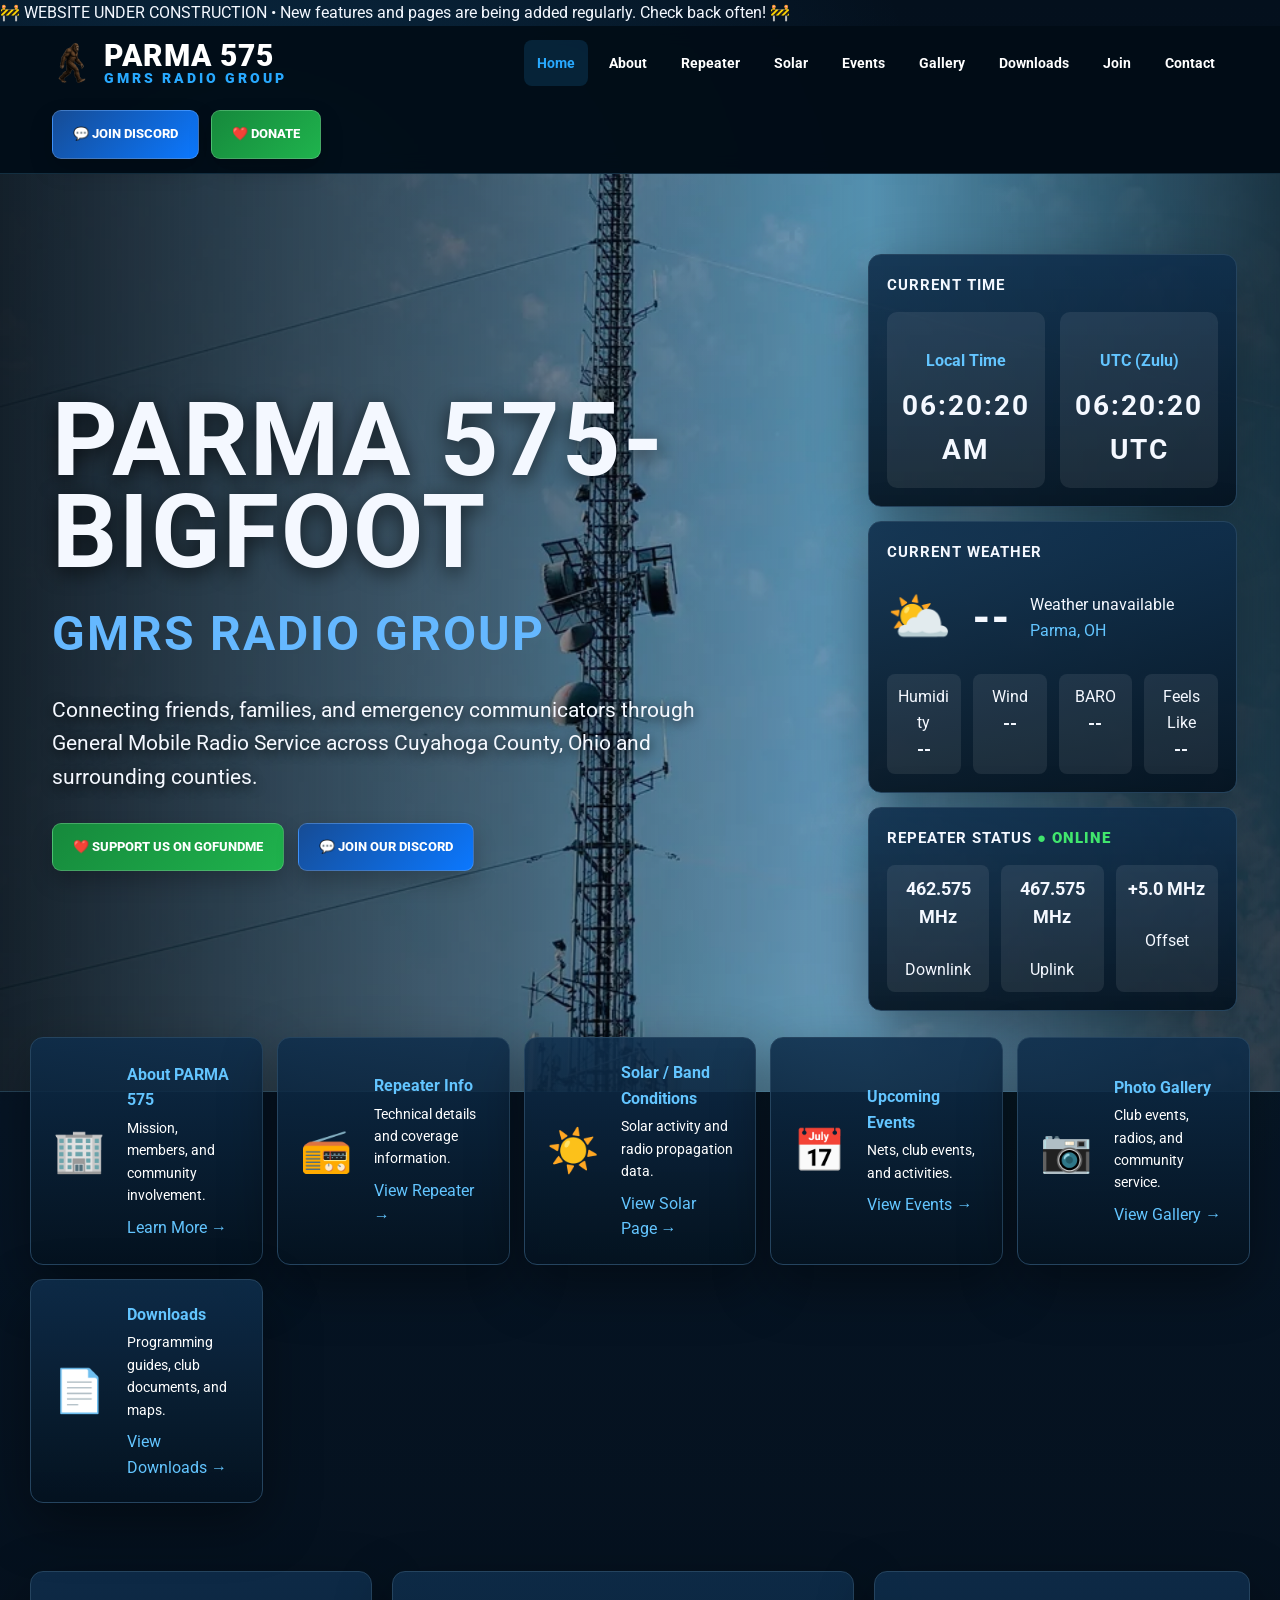
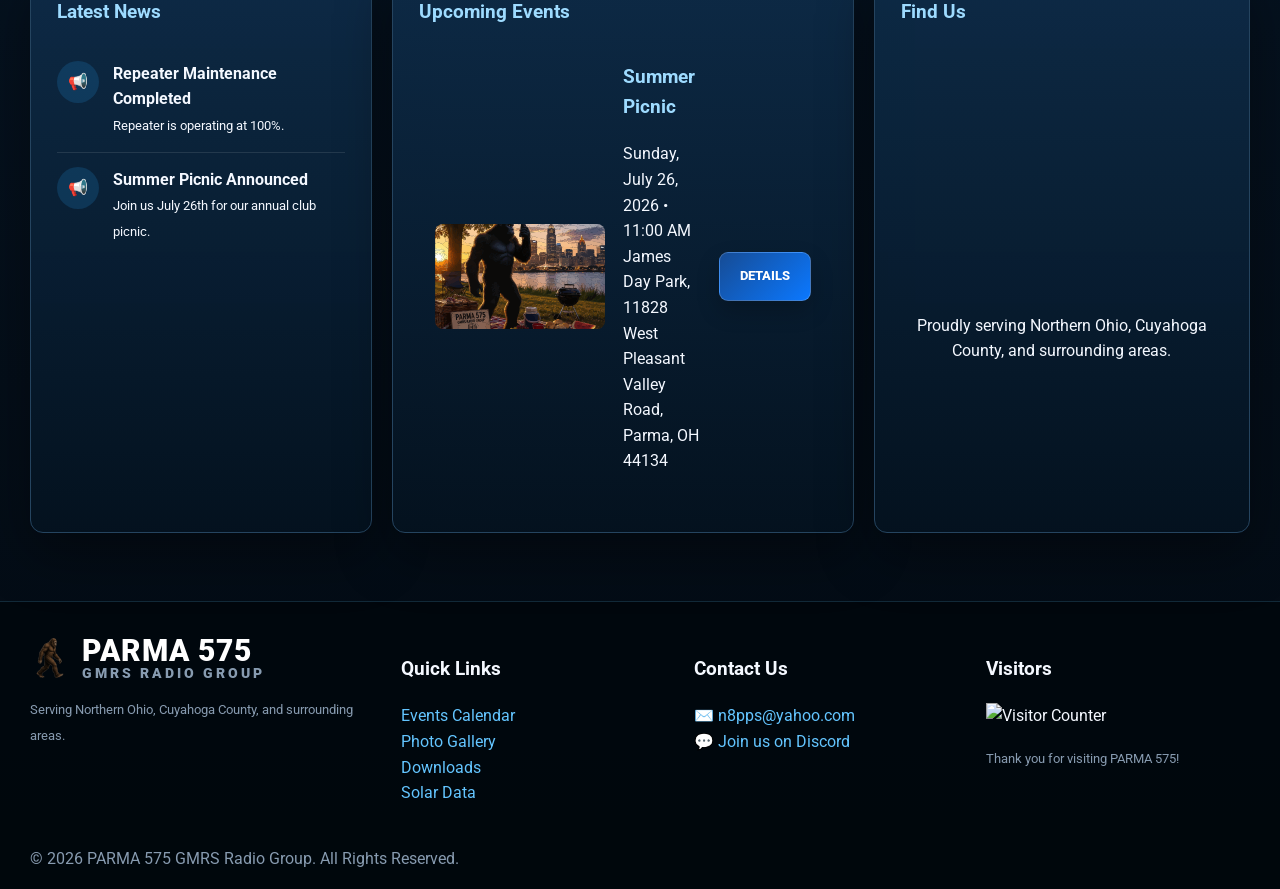
==== index.html @ 322943bb "Add files via upload" ====
<!DOCTYPE html>
<html lang="en">
<head>
<meta charset="UTF-8">
<meta name="viewport" content="width=device-width, initial-scale=1.0">
<title>Home | Parma 575 GMRS Radio Group - BIGFOOT</title>
<meta name="description" content="PARMA 575-BIGFOOT GMRS Radio Group serving Northern Ohio.">
<link rel="preconnect" href="https://fonts.googleapis.com">
<link rel="preconnect" href="https://fonts.gstatic.com" crossorigin>
<link href="https://fonts.googleapis.com/css2?family=Roboto:wght@300;400;700;900&display=swap" rel="stylesheet">
<link rel="stylesheet" href="assets/css/style.css">
</head>
<body>
<div class="construction-banner">🚧 WEBSITE UNDER CONSTRUCTION • New features and pages are being added regularly. Check back often! 🚧</div>

<header class="topbar">
  <div class="nav-wrap">
    <a class="brand" href="index.html"><img src="assets/images/bigfoot.png" alt="Parma575 Bigfoot" class="brand-icon"><span>PARMA 575<small>GMRS RADIO GROUP</small></span></a>
    <button class="menu-btn" aria-label="Open menu">☰</button>
    <nav class="nav-links">
      <a class="active" href="index.html">Home</a>
      <a href="about.html">About</a>
      <a href="repeater.html">Repeater</a>
      <a href="solar.html">Solar</a>
      <a href="events.html">Events</a>
      <a href="gallery.html">Gallery</a>
      <a href="downloads.html">Downloads</a>
      <a href="join.html">Join</a>
      <a href="contact.html">Contact</a>
    </nav>
    <div class="nav-actions">
      <a class="btn btn-blue" href="https://discord.gg/JGJtjd6fC" target="_blank" rel="noopener">💬 Join Discord</a>
      <a class="btn btn-green" href="https://www.gofundme.com/f/Parma-575-GMRS-repeater-covering-Northern-Ohio" target="_blank" rel="noopener">❤️ Donate</a>
    </div>
  </div>
</header>

<section class="hero">
  <div class="hero-inner">
    <div>
      <h1>PARMA 575-BIGFOOT</h1>
      <h2>GMRS Radio Group</h2>
      <p>Connecting friends, families, and emergency communicators through General Mobile Radio Service across Cuyahoga County, Ohio and surrounding counties.</p>
      <div class="hero-buttons">
        <a class="btn btn-green" href="https://www.gofundme.com/f/Parma-575-GMRS-repeater-covering-Northern-Ohio" target="_blank" rel="noopener">❤️ Support Us On GoFundMe</a>
        <a class="btn btn-blue" href="https://discord.gg/JGJtjd6fC" target="_blank" rel="noopener">💬 Join Our Discord</a>
      </div>
    </div>

    <div class="status-stack">
      <div class="widget">
        <h3>Current Time</h3>
        <div class="time-grid">
          <div class="time-box"><h4>Local Time</h4><div id="localTime" class="clock">--:--:--</div></div>
          <div class="time-box"><h4>UTC (Zulu)</h4><div id="utcTime" class="clock">--:--:-- UTC</div></div>
        </div>
      </div>

      <div class="widget">
        <h3>Current Weather</h3>
        <div class="weather-row">
          <div class="weather-icon" id="weatherIcon">⛅</div>
          <div class="temp" id="weatherTemp">Loading...</div>
          <div><span id="weatherDesc">Loading...</span><br><a href="https://www.wunderground.com/weather/us/oh/parma" target="_blank" rel="noopener">Parma, OH</a></div>
        </div>
        <div class="mini-grid">
          <div>Humidity<br><b id="humidity">--</b></div>
          <div>Wind<br><b id="wind">--</b></div>
          <div>BARO<br><b id="barometer">--</b></div>
          <div>Feels Like<br><b id="feelsLike">--</b></div>
        </div>
      </div>

      <div class="widget">
        <h3>Repeater Status <span class="online">● Online</span></h3>
        <div class="mini-grid">
          <div><b>462.575 MHz</b><br>Downlink</div>
          <div><b>467.575 MHz</b><br>Uplink</div>
          <div><b>+5.0 MHz</b><br>Offset</div>
        </div>
      </div>
    </div>
  </div>
</section>

<section class="container feature-grid">
  <a class="feature" href="about.html"><div class="feature-icon">🏢</div><div><h3>About PARMA 575</h3><p>Mission, members, and community involvement.</p>Learn More →</div></a>
  <a class="feature" href="repeater.html"><div class="feature-icon">📻</div><div><h3>Repeater Info</h3><p>Technical details and coverage information.</p>View Repeater →</div></a>
  <a class="feature" href="solar.html"><div class="feature-icon">☀️</div><div><h3>Solar / Band Conditions</h3><p>Solar activity and radio propagation data.</p>View Solar Page →</div></a>
  <a class="feature" href="events.html"><div class="feature-icon">📅</div><div><h3>Upcoming Events</h3><p>Nets, club events, and activities.</p>View Events →</div></a>
  <a class="feature" href="gallery.html"><div class="feature-icon">📷</div><div><h3>Photo Gallery</h3><p>Club events, radios, and community service.</p>View Gallery →</div></a>
  <a class="feature" href="downloads.html"><div class="feature-icon">📄</div><div><h3>Downloads</h3><p>Programming guides, club documents, and maps.</p>View Downloads →</div></a>
</section>

<section class="section">
  <div class="container home-layout">
    <div class="card"><h3>Latest News</h3>
      <div class="news-item"><div class="badge-icon">📢</div><div><b>Repeater Maintenance Completed</b><br><small>Repeater is operating at 100%.</small></div></div>
      <div class="news-item"><div class="badge-icon">📢</div><div><b>Summer Picnic Announced</b><br><small>Join us July 26th for our annual club picnic.</small></div></div>
    </div>

    <div class="card"><h3>Upcoming Events</h3>
      <div class="event-row"><img src="assets/images/bigfoot_picnic.svg" alt="Picnic"><div><h3>Summer Picnic</h3><p>Sunday, July 26, 2026 • 11:00 AM<br>James Day Park, 11828 West Pleasant Valley Road, Parma, OH 44134</p></div><a class="btn btn-blue" href="events.html">Details</a></div>
    </div>

    <div class="card"><h3>Find Us</h3>
      <iframe class="map-embed" src="https://www.google.com/maps?q=11828%20West%20Pleasant%20Valley%20Road%20Parma%20Ohio%2044134&output=embed" loading="lazy" referrerpolicy="no-referrer-when-downgrade"></iframe>
      <p style="text-align:center">Proudly serving Northern Ohio, Cuyahoga County, and surrounding areas.</p>
    </div>
  </div>
</section>

<footer class="footer">
  <div class="footer-grid">
    <div><a class="brand" href="index.html"><img src="assets/images/bigfoot.png" alt="Parma575 Bigfoot" class="brand-icon"><span>PARMA 575<small>GMRS RADIO GROUP</small></span></a><p><small>Serving Northern Ohio, Cuyahoga County, and surrounding areas.</small></p></div>
    <div><h3>Quick Links</h3><p><a href="events.html">Events Calendar</a><br><a href="gallery.html">Photo Gallery</a><br><a href="downloads.html">Downloads</a><br><a href="solar.html">Solar Data</a></p></div>
    <div><h3>Contact Us</h3><p>✉️ <a href="mailto:n8pps@yahoo.com">n8pps@yahoo.com</a><br>💬 <a href="https://discord.gg/JGJtjd6fC" target="_blank" rel="noopener">Join us on Discord</a></p></div>
    <div><h3>Visitors</h3><img src="https://visitor-badge.laobi.icu/badge?page_id=parma575.home" alt="Visitor Counter"><p><small>Thank you for visiting PARMA 575!</small></p></div>
  </div>
  <p style="max-width:1220px;margin:24px auto 0;color:#879bb0">© 2026 PARMA 575 GMRS Radio Group. All Rights Reserved.</p>
</footer>

<script src="assets/js/main.js"></script>
<script>
async function updateWeather() {
  const setText = (id, value) => { const el = document.getElementById(id); if (el) el.textContent = value; };
  const url = "https://api.open-meteo.com/v1/forecast?latitude=41.4048&longitude=-81.7229&current=temperature_2m,apparent_temperature,relative_humidity_2m,weather_code,wind_speed_10m,pressure_msl,surface_pressure&temperature_unit=fahrenheit&wind_speed_unit=mph&pressure_unit=inhg&timezone=America%2FNew_York";
  try {
    const response = await fetch(url, { cache: "no-store" });
    if (!response.ok) throw new Error("Weather API error");
    const data = await response.json();
    const current = data.current || {};
    setText("weatherTemp", Math.round(current.temperature_2m) + "°F");
    setText("feelsLike", Math.round(current.apparent_temperature) + "°F");
    setText("humidity", Math.round(current.relative_humidity_2m) + "%");
    setText("wind", Math.round(current.wind_speed_10m) + " mph");
    // Open-Meteo usually returns pressure in inHg when pressure_unit=inhg is used.
    // If a browser/API ever returns hPa instead, convert it to inches of mercury.
    let baro = Number(current.pressure_msl ?? current.surface_pressure);
    if (Number.isFinite(baro) && baro > 100) baro = baro / 33.8638866667;
    setText("barometer", Number.isFinite(baro) ? baro.toFixed(2) + " inHg" : "--");
    const codes = {
      0:["Clear Sky","☀️"],1:["Mainly Clear","🌤️"],2:["Partly Cloudy","⛅"],3:["Overcast","☁️"],45:["Foggy","🌫️"],48:["Rime Fog","🌫️"],
      51:["Light Drizzle","🌧️"],53:["Drizzle","🌧️"],55:["Heavy Drizzle","🌧️"],61:["Light Rain","🌦️"],63:["Rain","🌧️"],65:["Heavy Rain","⛈️"],
      71:["Light Snow","🌨️"],73:["Snow","❄️"],75:["Heavy Snow","❄️"],77:["Snow Grains","🌨️"],80:["Rain Showers","🌦️"],81:["Rain Showers","🌧️"],82:["Heavy Showers","⛈️"],
      85:["Snow Showers","🌨️"],86:["Heavy Snow Showers","❄️"],95:["Thunderstorm","⛈️"],96:["Thunderstorm with Hail","⛈️"],99:["Thunderstorm with Hail","⛈️"]
    };
    const info = codes[current.weather_code] || ["Current Conditions","🌤️"];
    setText("weatherDesc", info[0]);
    setText("weatherIcon", info[1]);
  } catch (error) {
    console.error(error);
    setText("weatherTemp", "--");
    setText("weatherDesc", "Weather unavailable");
    setText("humidity", "--");
    setText("wind", "--");
    setText("barometer", "--");
    setText("feelsLike", "--");
  }
}
updateWeather();
setInterval(updateWeather, 15 * 60 * 1000);
</script>
</body>
</html>
---- assets/css/style.css ----
:root{
  --bg:#061525;
  --bg2:#071d33;
  --panel:#0b2239e6;
  --panel2:#0e2d4b;
  --text:#f4f8ff;
  --muted:#b7c9dc;
  --blue:#28a9ff;
  --blue2:#0b78ff;
  --green:#1f9d45;
  --border:#25445f;
  --shadow:0 20px 55px rgba(0,0,0,.38);
}
*{box-sizing:border-box}
html{scroll-behavior:smooth}
body{
  margin:0;
  font-family:Roboto,Arial,sans-serif;
  background:
    radial-gradient(circle at 20% 10%,rgba(40,169,255,.18),transparent 28%),
    radial-gradient(circle at 80% 30%,rgba(31,157,69,.12),transparent 24%),
    linear-gradient(180deg,#04101d,#061525 45%,#030a12);
  color:var(--text);
  line-height:1.6;
  -webkit-font-smoothing:antialiased;
  -webkit-tap-highlight-color:transparent;
}
a{color:#63c5ff;text-decoration:none}
a:hover{color:white}
img{max-width:100%;display:block}
.topbar{
  position:sticky;top:0;z-index:1000;
  background:rgba(2,12,22,.92);
  border-bottom:1px solid rgba(99,197,255,.18);
  backdrop-filter:blur(10px);
  -webkit-backdrop-filter:blur(10px);
}
.nav-wrap{
  max-width:1220px;margin:auto;padding:14px 22px;
  display:flex;align-items:center;gap:24px;justify-content:space-between;
  flex-wrap:wrap;
}
.brand{display:flex;align-items:center;gap:12px;font-weight:900;letter-spacing:1px;color:white}
.brand-icon{
  width:40px;
  height:40px;
  object-fit:contain;
  flex-shrink:0;
  vertical-align:middle;
}
.brand:hover .brand-icon{
  transform:scale(1.08) rotate(-4deg);
  transition:transform .25s ease;
}
.brand span{display:block;font-size:30px;line-height:1}
.brand small{display:block;color:var(--blue);font-size:14px;letter-spacing:3px}
.nav-links{display:flex;align-items:center;gap:8px}
.nav-links a{color:white;font-weight:700;font-size:14px;padding:12px 13px;border-radius:8px}
.nav-links a:hover,.nav-links a.active{background:rgba(40,169,255,.14);color:var(--blue)}
.nav-actions{display:flex;gap:12px;flex-wrap:wrap}
.btn{
  display:inline-flex;align-items:center;justify-content:center;gap:9px;
  padding:13px 20px;border-radius:9px;border:1px solid rgba(255,255,255,.2);
  color:white!important;font-weight:800;text-transform:uppercase;font-size:13px;
  box-shadow:0 10px 22px rgba(0,0,0,.22);
  -webkit-user-select:none;
  user-select:none;
}
.btn-blue{background:linear-gradient(135deg,#164c95,#0b78ff)}
.btn-green{background:linear-gradient(135deg,#16893c,#1fb34d)}
.btn-dark{background:#0b2239}
.menu-btn{display:none;background:transparent;color:white;border:1px solid var(--border);border-radius:8px;padding:10px 12px;font-size:22px;cursor:pointer;-webkit-user-select:none;user-select:none}
.hero{
  min-height:690px;
  background:
    linear-gradient(90deg,rgba(4,12,20,.9) 0%,rgba(4,12,20,.55) 40%,rgba(4,12,20,.2) 68%,rgba(4,12,20,.75) 100%),
    url("../images/tower-hero.png") center/cover no-repeat;
  display:flex;align-items:center;
  border-bottom:1px solid rgba(99,197,255,.2);
}
.hero-inner{
  width:min(1220px,100%);margin:auto;padding:80px 22px;
  display:grid;grid-template-columns:minmax(0,1fr) 360px;gap:34px;align-items:center;
}
.hero h1{font-size:clamp(54px,8vw,108px);line-height:.9;margin:0;text-shadow:0 5px 20px rgba(0,0,0,.65);letter-spacing:2px}
.hero h2{font-size:clamp(28px,4vw,48px);color:#65b8ff;margin:18px 0 16px;text-transform:uppercase;letter-spacing:2px}
.hero p{font-size:21px;max-width:650px;text-shadow:0 3px 12px rgba(0,0,0,.8)}
.hero-buttons{display:flex;gap:14px;flex-wrap:wrap;margin-top:28px}
.status-stack{display:grid;gap:14px}
.widget,.card,.feature,.event-card,.news-card{
  background:linear-gradient(180deg,rgba(14,45,75,.88),rgba(4,18,31,.92));
  border:1px solid var(--border);border-radius:13px;box-shadow:var(--shadow);
}
.widget{padding:18px}
.widget h3{margin:0 0 12px;font-size:15px;text-transform:uppercase;letter-spacing:1px}
.countdown{display:grid;grid-template-columns:repeat(4,1fr);gap:8px;margin-top:12px}
.countdown div{background:rgba(255,255,255,.08);border-radius:8px;text-align:center;padding:9px 4px}
.countdown strong{display:block;font-size:22px}
.weather-row{display:flex;align-items:center;gap:20px;flex-wrap:wrap;min-width:0}
.weather-icon{font-size:52px;flex-shrink:0}
.temp{font-size:42px;font-weight:900;min-width:fit-content}
.weather-row > div:last-child{min-width:0;flex:1}
.mini-grid {
  display:grid;
  grid-template-columns:repeat(auto-fit,minmax(70px,1fr));
  gap:12px;
  margin-top:15px;
  text-align:center;
}

.mini-grid div {
  background:rgba(255,255,255,.08);
  padding:10px;
  border-radius:8px;
  min-width:0;
  word-break:break-word;
}

.mini-grid b {
  font-size:1.1rem;
  display:block;
  word-wrap:break-word;
}
.online{color:#41e66d;font-weight:900}
.section{padding:68px 22px}
.container{max-width:1220px;margin:auto}
.section-title{text-align:center;margin:0 0 34px;font-size:42px}
.lead{text-align:center;color:var(--muted);font-size:19px;max-width:850px;margin:0 auto 36px}
.feature-grid{display:grid;grid-template-columns:repeat(5,1fr);gap:14px;margin-top:-55px;position:relative;z-index:2}
.feature{padding:22px;display:grid;grid-template-columns:60px 1fr;gap:14px;align-items:center}
.feature-icon{font-size:42px;color:var(--blue)}
.feature h3{margin:0 0 4px;font-size:16px}
.feature p{margin:0 0 8px;color:white;font-size:14px}
.grid-3{display:grid;grid-template-columns:repeat(3,1fr);gap:20px}
.grid-2{display:grid;grid-template-columns:repeat(2,1fr);gap:20px}
.card{padding:26px}
.card h3{margin-top:0;color:#9edbff}
.home-layout{display:grid;grid-template-columns:1fr 1.35fr 1.1fr;gap:20px}
.news-item{display:flex;gap:14px;padding:14px 0;border-bottom:1px solid rgba(255,255,255,.1)}
.news-item:last-child{border-bottom:0}
.badge-icon{background:rgba(40,169,255,.16);color:var(--blue);width:42px;height:42px;border-radius:50%;display:grid;place-items:center;flex:0 0 42px}
.event-row{display:grid;grid-template-columns:170px 1fr auto;gap:18px;align-items:center;padding:16px;border-bottom:1px solid rgba(255,255,255,.1)}
.event-row:last-child{border-bottom:0}
.event-row img{height:105px;width:170px;object-fit:cover;border-radius:8px}
.map-embed{width:100%;height:250px;border:0;border-radius:8px;display:block}
.footer{
  background:rgba(1,7,13,.92);border-top:1px solid rgba(99,197,255,.18);
  padding:34px 22px 18px;
}
.footer-grid{max-width:1220px;margin:auto;display:grid;grid-template-columns:1.3fr 1fr 1fr 1fr;gap:28px}
.footer small{color:#879bb0}
.page-hero{
  padding:90px 22px 55px;background:
  linear-gradient(90deg,rgba(4,12,20,.9),rgba(4,12,20,.55)),
  url("../images/radio-room.webp") center/cover no-repeat;
  border-bottom:1px solid var(--border);
}
.page-hero h1{max-width:1220px;margin:0 auto;font-size:56px}
.page-hero p{max-width:1220px;margin:8px auto 0;color:var(--muted);font-size:20px}
.spec-table{width:100%;border-collapse:collapse}
.spec-table td{padding:13px;border-bottom:1px solid rgba(255,255,255,.1)}
.spec-table td:first-child{color:#9edbff;font-weight:800}
.gallery{display:grid;grid-template-columns:repeat(auto-fit,minmax(240px,1fr));gap:16px}
.gallery img{height:230px;width:100%;object-fit:cover;border-radius:12px;border:1px solid var(--border);cursor:pointer}
.lightbox{position:fixed;inset:0;background:rgba(0,0,0,.9);display:none;align-items:center;justify-content:center;z-index:3000;padding:20px}
.lightbox img{max-height:90vh;max-width:92vw;border-radius:12px}
.download-list a{display:flex;justify-content:space-between;align-items:center;padding:16px;border-bottom:1px solid rgba(255,255,255,.1)}
.contact-box{font-size:19px}
.notice{border-left:5px solid var(--blue);padding:16px 18px;background:rgba(40,169,255,.1);border-radius:8px;color:#d9efff}
.time-grid{display:grid;grid-template-columns:1fr 1fr;gap:15px;margin-top:15px}
.time-box{background:rgba(255,255,255,.08);padding:15px;border-radius:10px;text-align:center}
.time-box h4{margin-bottom:10px;color:#63c5ff}
.clock{font-size:28px;font-weight:bold;letter-spacing:2px}

@media(max-width:1050px){
  .nav-links,.nav-actions{display:none}
  .menu-btn{display:block}
  .nav-links.open{display:flex;position:absolute;top:73px;left:0;right:0;flex-direction:column;background:#020c16;padding:18px;border-bottom:1px solid var(--border)}
  .hero-inner{grid-template-columns:1fr}
  .status-stack{grid-template-columns:repeat(2,1fr)}
  .feature-grid,.home-layout{grid-template-columns:1fr 1fr}
  .grid-3{grid-template-columns:1fr 1fr}
  .footer-grid{grid-template-columns:1fr 1fr}
}

@media(max-width:720px){
  .brand span{font-size:24px}
  .brand small{font-size:11px}
  .hero{min-height:auto}
  .hero-inner{padding:70px 18px}
  .status-stack,.feature-grid,.home-layout,.grid-3,.grid-2,.footer-grid{grid-template-columns:1fr}
  .feature-grid{margin-top:0}
  .event-row{grid-template-columns:1fr}
  .event-row img{width:100%;height:190px}
  .hero-buttons .btn{width:100%}
  .mini-grid{grid-template-columns:repeat(2,1fr)}
  .time-grid{grid-template-columns:1fr}
  .weather-row{gap:10px}
  .weather-icon{font-size:40px}
  .temp{font-size:32px}
}

@media(max-width:500px){
  .menu-btn{padding:8px 10px;font-size:18px}
  .brand span{font-size:20px}
  .brand small{font-size:9px}
  .btn{padding:10px 15px;font-size:11px}
  .hero h1{font-size:clamp(36px,7vw,54px)}
  .hero h2{font-size:clamp(18px,4vw,28px)}
  .hero p{font-size:16px}
  .widget{padding:12px}
  .card{padding:16px}
  .mini-grid{grid-template-columns:1fr;gap:8px}
  .mini-grid div{padding:8px}
  .weather-icon{font-size:36px}
  .temp{font-size:28px}
  .time-box{padding:10px}
  .clock{font-size:20px}
  .section{padding:40px 16px}
}
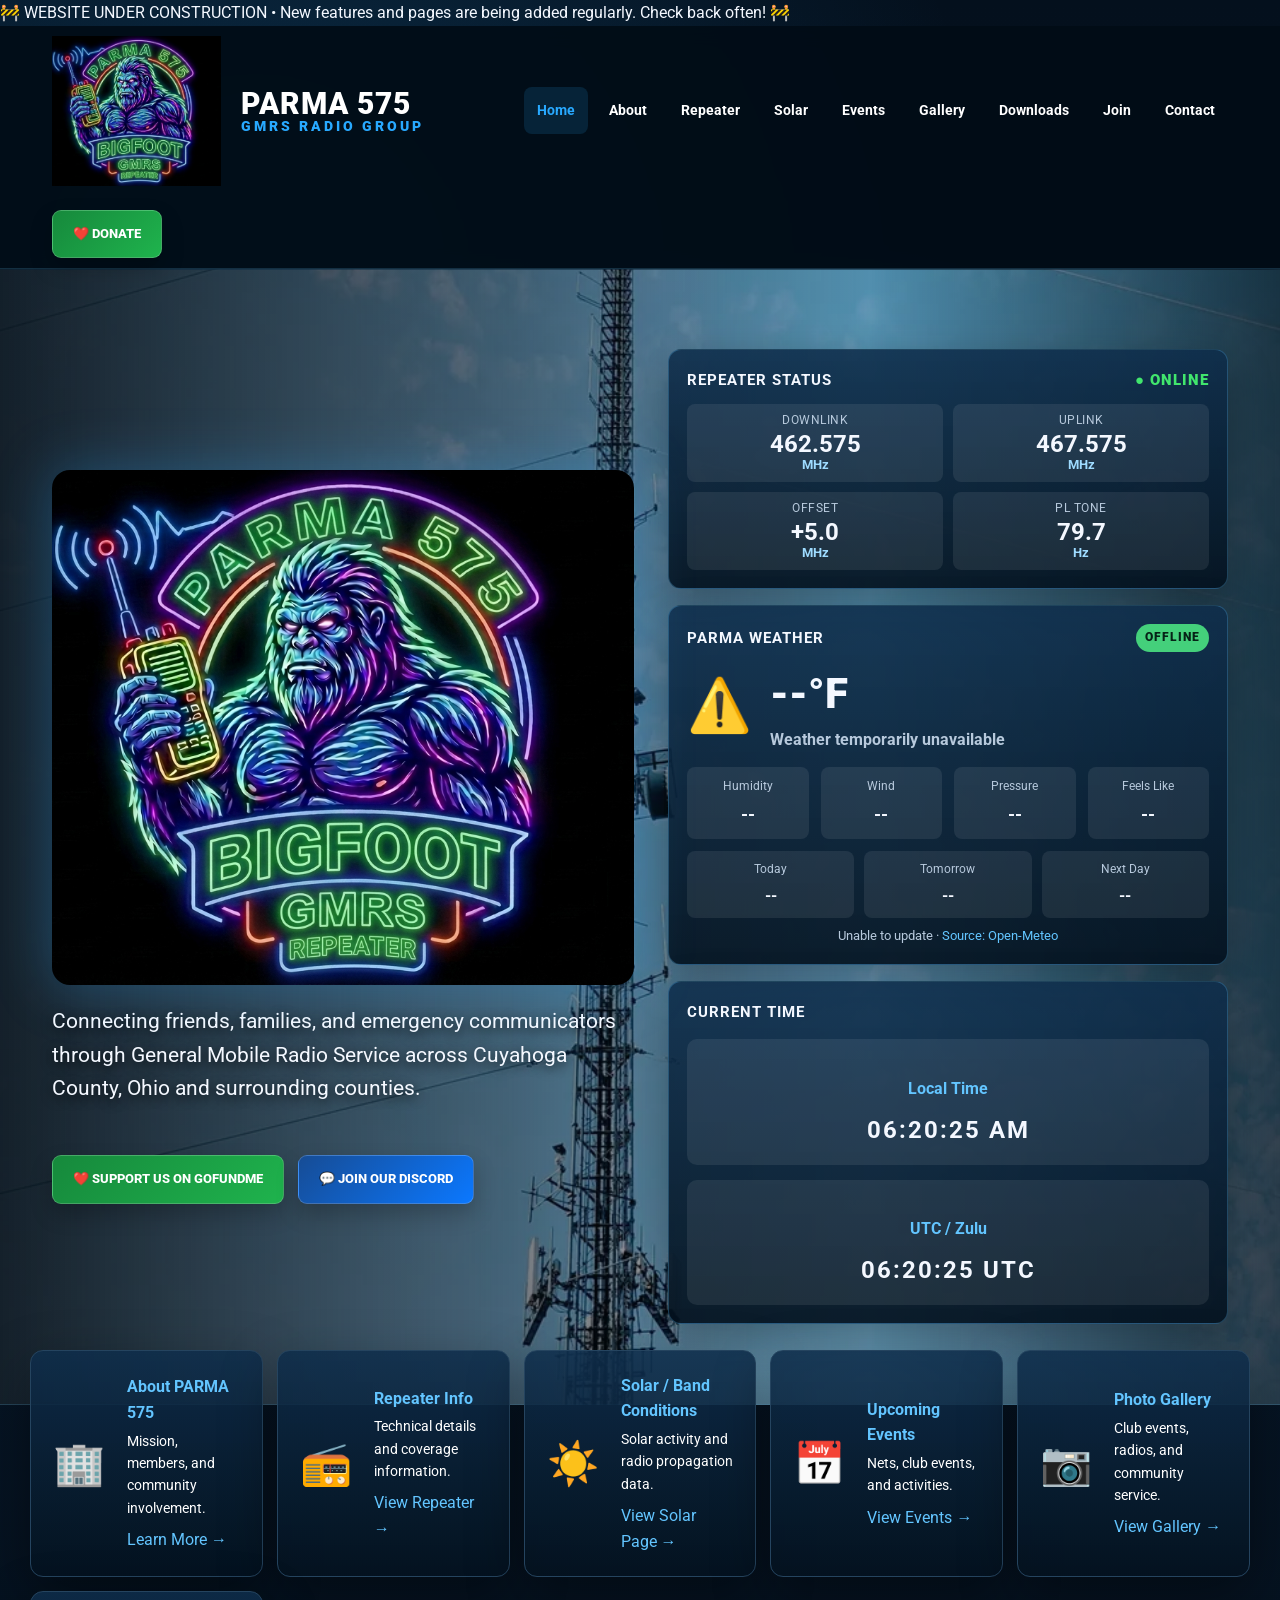
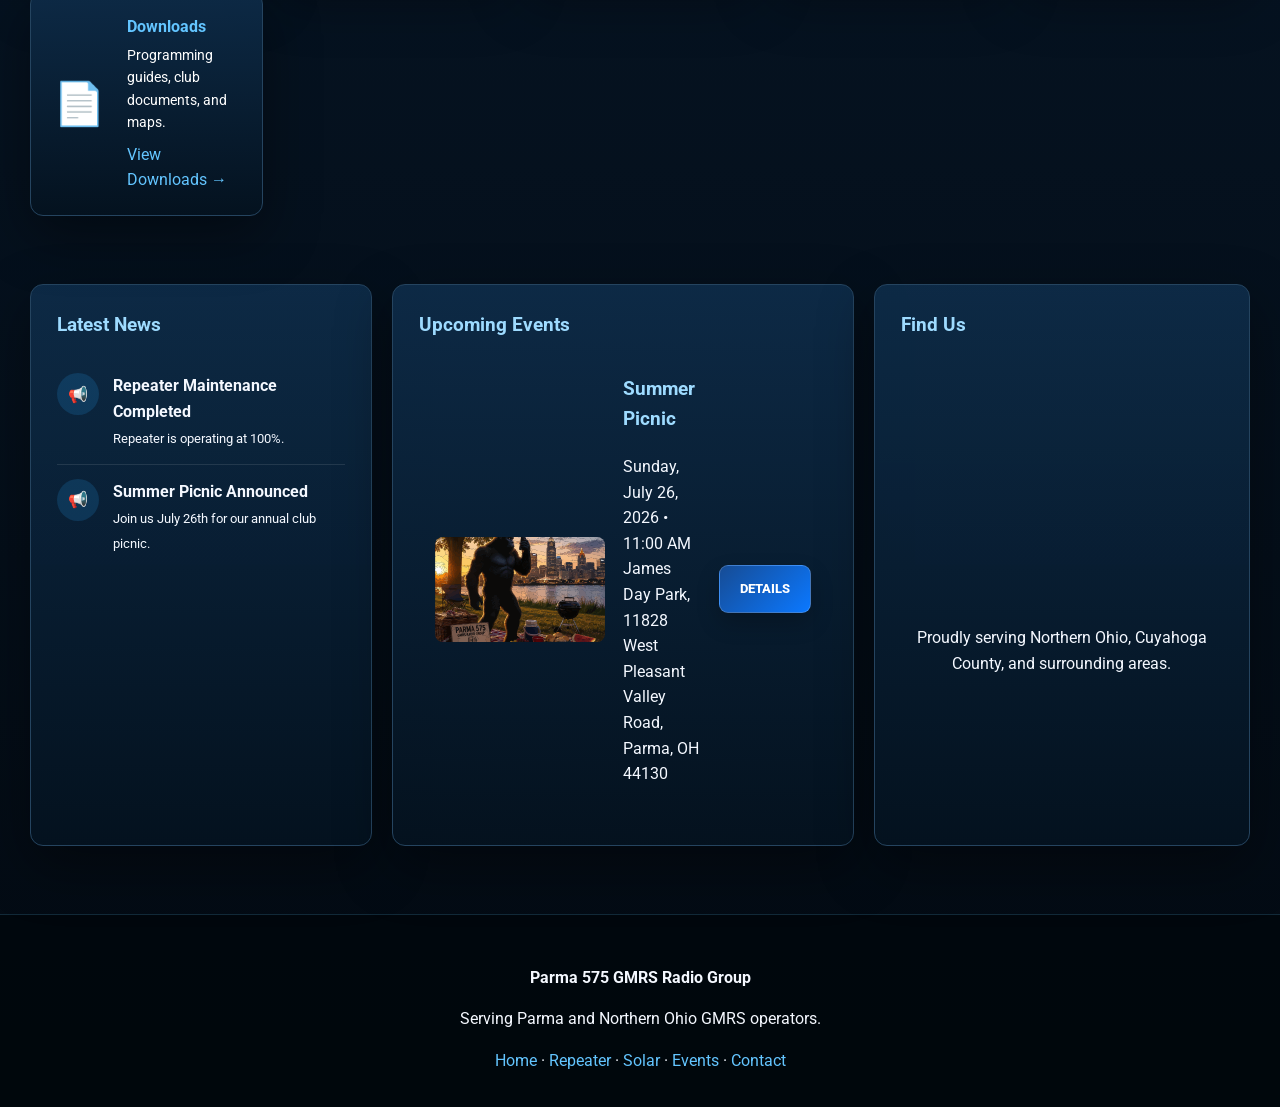
==== commit 030eba4b: "test 1" ====
--- a/index.html
+++ b/index.html
@@ -3,43 +3,19 @@
 <head>
 <meta charset="UTF-8">
 <meta name="viewport" content="width=device-width, initial-scale=1.0">
-<title>Home | Parma 575 GMRS Radio Group - BIGFOOT</title>
-<meta name="description" content="PARMA 575-BIGFOOT GMRS Radio Group serving Northern Ohio.">
+<title>Home | Parma 575 GMRS Radio Group</title>
+<meta name="description" content="Parma 575 GMRS Radio Group serving Northern Ohio.">
 <link rel="preconnect" href="https://fonts.googleapis.com">
 <link rel="preconnect" href="https://fonts.gstatic.com" crossorigin>
 <link href="https://fonts.googleapis.com/css2?family=Roboto:wght@300;400;700;900&display=swap" rel="stylesheet">
 <link rel="stylesheet" href="assets/css/style.css">
 </head>
 <body>
-<div class="construction-banner">🚧 WEBSITE UNDER CONSTRUCTION • New features and pages are being added regularly. Check back often! 🚧</div>
-
-<header class="topbar">
-  <div class="nav-wrap">
-    <a class="brand" href="index.html"><img src="assets/images/bigfoot.png" alt="Parma575 Bigfoot" class="brand-icon"><span>PARMA 575<small>GMRS RADIO GROUP</small></span></a>
-    <button class="menu-btn" aria-label="Open menu">☰</button>
-    <nav class="nav-links">
-      <a class="active" href="index.html">Home</a>
-      <a href="about.html">About</a>
-      <a href="repeater.html">Repeater</a>
-      <a href="solar.html">Solar</a>
-      <a href="events.html">Events</a>
-      <a href="gallery.html">Gallery</a>
-      <a href="downloads.html">Downloads</a>
-      <a href="join.html">Join</a>
-      <a href="contact.html">Contact</a>
-    </nav>
-    <div class="nav-actions">
-      <a class="btn btn-blue" href="https://discord.gg/JGJtjd6fC" target="_blank" rel="noopener">💬 Join Discord</a>
-      <a class="btn btn-green" href="https://www.gofundme.com/f/Parma-575-GMRS-repeater-covering-Northern-Ohio" target="_blank" rel="noopener">❤️ Donate</a>
-    </div>
-  </div>
-</header>
-
+<div id="site-header"></div>
 <section class="hero">
   <div class="hero-inner">
-    <div>
-      <h1>PARMA 575-BIGFOOT</h1>
-      <h2>GMRS Radio Group</h2>
+    <div class="hero-logo-panel">
+      <img class="hero-bigfoot-logo" src="assets/images/Bigfoot_Neon_Logo_01.jpg" alt="Parma 575 Bigfoot GMRS Repeater neon logo">
       <p>Connecting friends, families, and emergency communicators through General Mobile Radio Service across Cuyahoga County, Ohio and surrounding counties.</p>
       <div class="hero-buttons">
         <a class="btn btn-green" href="https://www.gofundme.com/f/Parma-575-GMRS-repeater-covering-Northern-Ohio" target="_blank" rel="noopener">❤️ Support Us On GoFundMe</a>
@@ -47,38 +23,51 @@
       </div>
     </div>
 
-    <div class="status-stack">
-      <div class="widget">
-        <h3>Current Time</h3>
-        <div class="time-grid">
-          <div class="time-box"><h4>Local Time</h4><div id="localTime" class="clock">--:--:--</div></div>
-          <div class="time-box"><h4>UTC (Zulu)</h4><div id="utcTime" class="clock">--:--:-- UTC</div></div>
+    <div class="status-stack dashboard-stack">
+      <div class="widget repeater-status-widget dashboard-card repeater-card-top">
+        <h3>Repeater Status <span class="online">● Online</span></h3>
+        <div class="repeater-status-grid">
+          <div><span>Downlink</span><b>462.575</b><small>MHz</small></div>
+          <div><span>Uplink</span><b>467.575</b><small>MHz</small></div>
+          <div><span>Offset</span><b>+5.0</b><small>MHz</small></div>
+          <div><span>PL Tone</span><b>79.7</b><small>Hz</small></div>
         </div>
       </div>
 
-      <div class="widget">
-        <h3>Current Weather</h3>
-        <div class="weather-row">
-          <div class="weather-icon" id="weatherIcon">⛅</div>
-          <div class="temp" id="weatherTemp">Loading...</div>
-          <div><span id="weatherDesc">Loading...</span><br><a href="https://www.wunderground.com/weather/us/oh/parma" target="_blank" rel="noopener">Parma, OH</a></div>
+      <div class="widget weather-dashboard-card dashboard-card weather-card-top">
+        <div class="weather-header-row">
+          <h3>Parma Weather</h3>
+          <span id="weatherStatus" class="weather-status-pill">Updating</span>
         </div>
-        <div class="mini-grid">
-          <div>Humidity<br><b id="humidity">--</b></div>
-          <div>Wind<br><b id="wind">--</b></div>
-          <div>BARO<br><b id="barometer">--</b></div>
-          <div>Feels Like<br><b id="feelsLike">--</b></div>
+        <div class="weather-main-row">
+          <div id="weatherIcon" class="weather-icon">🌤️</div>
+          <div>
+            <div id="weatherTemp" class="temp">--°F</div>
+            <div id="weatherDesc" class="weather-desc">Loading current conditions...</div>
+          </div>
+        </div>
+        <div class="mini-grid weather-metrics">
+          <div><small>Humidity</small><b id="humidity">--</b></div>
+          <div><small>Wind</small><b id="wind">--</b></div>
+          <div><small>Pressure</small><b id="barometer">--</b></div>
+          <div><small>Feels Like</small><b id="feelsLike">--</b></div>
+        </div>
+        <div id="weatherForecast" class="weather-forecast-row">
+          <div><small>Today</small><b>--</b></div>
+          <div><small>Tomorrow</small><b>--</b></div>
+          <div><small>Next Day</small><b>--</b></div>
+        </div>
+        <div class="weather-source-line"><span id="weatherUpdated">Loading...</span> · <a href="https://open-meteo.com/" target="_blank" rel="noopener">Source: Open-Meteo</a></div>
+      </div>
+
+      <div class="widget dashboard-card time-card-top">
+        <h3>Current Time</h3>
+        <div class="time-grid dashboard-time-grid">
+          <div class="time-box"><h4>Local Time</h4><div id="localTime" class="clock">--:--:--</div></div>
+          <div class="time-box"><h4>UTC / Zulu</h4><div id="utcTime" class="clock">--:--:-- UTC</div></div>
         </div>
       </div>
 
-      <div class="widget">
-        <h3>Repeater Status <span class="online">● Online</span></h3>
-        <div class="mini-grid">
-          <div><b>462.575 MHz</b><br>Downlink</div>
-          <div><b>467.575 MHz</b><br>Uplink</div>
-          <div><b>+5.0 MHz</b><br>Offset</div>
-        </div>
-      </div>
     </div>
   </div>
 </section>
@@ -100,66 +89,18 @@
     </div>
 
     <div class="card"><h3>Upcoming Events</h3>
-      <div class="event-row"><img src="assets/images/bigfoot_picnic.svg" alt="Picnic"><div><h3>Summer Picnic</h3><p>Sunday, July 26, 2026 • 11:00 AM<br>James Day Park, 11828 West Pleasant Valley Road, Parma, OH 44134</p></div><a class="btn btn-blue" href="events.html">Details</a></div>
+      <div class="event-row"><img src="assets/images/bigfoot_picnic.svg" alt="Picnic"><div><h3>Summer Picnic</h3><p>Sunday, July 26, 2026 • 11:00 AM<br>James Day Park, 11828 West Pleasant Valley Road, Parma, OH 44130</p></div><a class="btn btn-blue" href="events.html">Details</a></div>
     </div>
 
     <div class="card"><h3>Find Us</h3>
-      <iframe class="map-embed" src="https://www.google.com/maps?q=11828%20West%20Pleasant%20Valley%20Road%20Parma%20Ohio%2044134&output=embed" loading="lazy" referrerpolicy="no-referrer-when-downgrade"></iframe>
+      <iframe class="map-embed" src="https://maps.app.goo.gl/NyKo4bLS9jPPg6Lr6&output=embed" loading="lazy" referrerpolicy="no-referrer-when-downgrade"></iframe>
       <p style="text-align:center">Proudly serving Northern Ohio, Cuyahoga County, and surrounding areas.</p>
     </div>
   </div>
 </section>
+<div id="site-footer"></div>
+<script src="assets/js/components.js"></script>
+<script src="assets/js/main.js"></script>
 
-<footer class="footer">
-  <div class="footer-grid">
-    <div><a class="brand" href="index.html"><img src="assets/images/bigfoot.png" alt="Parma575 Bigfoot" class="brand-icon"><span>PARMA 575<small>GMRS RADIO GROUP</small></span></a><p><small>Serving Northern Ohio, Cuyahoga County, and surrounding areas.</small></p></div>
-    <div><h3>Quick Links</h3><p><a href="events.html">Events Calendar</a><br><a href="gallery.html">Photo Gallery</a><br><a href="downloads.html">Downloads</a><br><a href="solar.html">Solar Data</a></p></div>
-    <div><h3>Contact Us</h3><p>✉️ <a href="mailto:n8pps@yahoo.com">n8pps@yahoo.com</a><br>💬 <a href="https://discord.gg/JGJtjd6fC" target="_blank" rel="noopener">Join us on Discord</a></p></div>
-    <div><h3>Visitors</h3><img src="https://visitor-badge.laobi.icu/badge?page_id=parma575.home" alt="Visitor Counter"><p><small>Thank you for visiting PARMA 575!</small></p></div>
-  </div>
-  <p style="max-width:1220px;margin:24px auto 0;color:#879bb0">© 2026 PARMA 575 GMRS Radio Group. All Rights Reserved.</p>
-</footer>
-
-<script src="assets/js/main.js"></script>
-<script>
-async function updateWeather() {
-  const setText = (id, value) => { const el = document.getElementById(id); if (el) el.textContent = value; };
-  const url = "https://api.open-meteo.com/v1/forecast?latitude=41.4048&longitude=-81.7229&current=temperature_2m,apparent_temperature,relative_humidity_2m,weather_code,wind_speed_10m,pressure_msl,surface_pressure&temperature_unit=fahrenheit&wind_speed_unit=mph&pressure_unit=inhg&timezone=America%2FNew_York";
-  try {
-    const response = await fetch(url, { cache: "no-store" });
-    if (!response.ok) throw new Error("Weather API error");
-    const data = await response.json();
-    const current = data.current || {};
-    setText("weatherTemp", Math.round(current.temperature_2m) + "°F");
-    setText("feelsLike", Math.round(current.apparent_temperature) + "°F");
-    setText("humidity", Math.round(current.relative_humidity_2m) + "%");
-    setText("wind", Math.round(current.wind_speed_10m) + " mph");
-    // Open-Meteo usually returns pressure in inHg when pressure_unit=inhg is used.
-    // If a browser/API ever returns hPa instead, convert it to inches of mercury.
-    let baro = Number(current.pressure_msl ?? current.surface_pressure);
-    if (Number.isFinite(baro) && baro > 100) baro = baro / 33.8638866667;
-    setText("barometer", Number.isFinite(baro) ? baro.toFixed(2) + " inHg" : "--");
-    const codes = {
-      0:["Clear Sky","☀️"],1:["Mainly Clear","🌤️"],2:["Partly Cloudy","⛅"],3:["Overcast","☁️"],45:["Foggy","🌫️"],48:["Rime Fog","🌫️"],
-      51:["Light Drizzle","🌧️"],53:["Drizzle","🌧️"],55:["Heavy Drizzle","🌧️"],61:["Light Rain","🌦️"],63:["Rain","🌧️"],65:["Heavy Rain","⛈️"],
-      71:["Light Snow","🌨️"],73:["Snow","❄️"],75:["Heavy Snow","❄️"],77:["Snow Grains","🌨️"],80:["Rain Showers","🌦️"],81:["Rain Showers","🌧️"],82:["Heavy Showers","⛈️"],
-      85:["Snow Showers","🌨️"],86:["Heavy Snow Showers","❄️"],95:["Thunderstorm","⛈️"],96:["Thunderstorm with Hail","⛈️"],99:["Thunderstorm with Hail","⛈️"]
-    };
-    const info = codes[current.weather_code] || ["Current Conditions","🌤️"];
-    setText("weatherDesc", info[0]);
-    setText("weatherIcon", info[1]);
-  } catch (error) {
-    console.error(error);
-    setText("weatherTemp", "--");
-    setText("weatherDesc", "Weather unavailable");
-    setText("humidity", "--");
-    setText("wind", "--");
-    setText("barometer", "--");
-    setText("feelsLike", "--");
-  }
-}
-updateWeather();
-setInterval(updateWeather, 15 * 60 * 1000);
-</script>
 </body>
 </html>
--- a/assets/css/style.css
+++ b/assets/css/style.css
@@ -41,17 +41,17 @@
   flex-wrap:wrap;
 }
 .brand{display:flex;align-items:center;gap:12px;font-weight:900;letter-spacing:1px;color:white}
-.brand-icon{
-  width:40px;
-  height:40px;
-  object-fit:contain;
-  flex-shrink:0;
-  vertical-align:middle;
-}
-.brand:hover .brand-icon{
-  transform:scale(1.08) rotate(-4deg);
-  transition:transform .25s ease;
-}
+.brand-icon,.site-logo{
+    width:auto;
+    height:125px;
+    max-width:180px;
+    object-fit:contain;
+    margin-right:8px;
+    flex-shrink:0;
+    vertical-align:middle;
+}
+
+.brand:hover .site-logo{filter:drop-shadow(0 0 8px rgba(99,197,255,.55));}
 .brand span{display:block;font-size:30px;line-height:1}
 .brand small{display:block;color:var(--blue);font-size:14px;letter-spacing:3px}
 .nav-links{display:flex;align-items:center;gap:8px}
@@ -218,3 +218,152 @@
   .clock{font-size:20px}
   .section{padding:40px 16px}
 }
+
+
+@media(max-width:720px){
+  .site-logo{height:90px;max-width:135px}
+}
+
+@media(max-width:500px){
+  .site-logo{height:72px;max-width:110px}
+}
+
+/* Compact repeater status card on the index page */
+.repeater-status-widget{overflow:hidden}
+.repeater-status-widget h3{display:flex;align-items:center;justify-content:space-between;gap:10px;flex-wrap:wrap}
+.repeater-status-grid{
+  display:grid;
+  grid-template-columns:repeat(2,minmax(0,1fr));
+  gap:10px;
+  margin-top:12px;
+}
+.repeater-status-grid div{
+  background:rgba(255,255,255,.08);
+  border-radius:8px;
+  padding:10px 8px;
+  text-align:center;
+  min-width:0;
+}
+.repeater-status-grid span{display:block;color:var(--muted);font-size:12px;text-transform:uppercase;letter-spacing:.5px;line-height:1.1}
+.repeater-status-grid b{display:block;font-size:clamp(18px,2.1vw,24px);line-height:1.05;margin:4px 0 1px;white-space:nowrap}
+.repeater-status-grid small{display:block;color:#9edbff;font-weight:700;line-height:1.1}
+
+@media(max-width:500px){
+  .repeater-status-grid{grid-template-columns:repeat(2,minmax(0,1fr));gap:8px}
+  .repeater-status-grid div{padding:8px 6px}
+  .repeater-status-grid b{font-size:18px}
+}
+
+
+/* Shared header/footer placeholders */
+#site-header{position:relative;z-index:1000}
+.footer-inner{max-width:1220px;margin:0 auto;padding:0 22px;text-align:center}
+.footer-links a{color:#63c5ff}
+
+/* Dashboard homepage updates */
+.hero-inner{
+  grid-template-columns:minmax(0,1fr) minmax(420px,560px);
+  align-items:center;
+}
+.dashboard-stack{
+  display:grid;
+  grid-template-columns:1fr 1fr;
+  gap:16px;
+}
+.dashboard-card{
+  min-height:150px;
+  border:1px solid rgba(99,197,255,.25);
+  box-shadow:0 18px 45px rgba(0,0,0,.33);
+}
+.repeater-card-top,
+.weather-card-top{grid-column:span 2;}
+.weather-embed-card{overflow:hidden;}
+.weather-embed-card h3{margin-bottom:10px;}
+.weatherwidget-io{
+  border-radius:12px;
+  overflow:hidden;
+  min-height:116px;
+}
+.weather-source-line{
+  text-align:center;
+  font-size:13px;
+  margin-top:8px;
+}
+.time-card-top{grid-column:span 2;}
+.dashboard-time-grid{grid-template-columns:1fr;}
+.dashboard-time-grid .clock{font-size:24px;}
+.dashboard-link-card{
+  display:flex;
+  flex-direction:column;
+  justify-content:space-between;
+  color:var(--text);
+}
+.dashboard-link-card:hover{
+  transform:translateY(-2px);
+  border-color:rgba(99,197,255,.55);
+  color:white;
+}
+.dashboard-link-card p{margin:8px 0 12px;color:var(--muted);line-height:1.45;}
+.dashboard-link-card span{color:#63c5ff;font-weight:900;}
+.site-logo{
+  height:150px;
+  max-width:220px;
+}
+.nav-wrap{padding-top:10px;padding-bottom:10px;}
+
+@media(max-width:1050px){
+  .hero-inner{grid-template-columns:1fr;}
+  .dashboard-stack{grid-template-columns:1fr 1fr;}
+  .repeater-card-top,.weather-card-top{grid-column:span 2;}
+}
+@media(max-width:720px){
+  .dashboard-stack{grid-template-columns:1fr;}
+  .repeater-card-top,.weather-card-top{grid-column:auto;}
+  .site-logo{height:105px;max-width:160px;}
+}
+@media(max-width:500px){
+  .site-logo{height:82px;max-width:130px;}
+  .dashboard-card{min-height:auto;}
+}
+
+/* Repaired weather dashboard: no third-party widget script required */
+.weather-dashboard-card{overflow:hidden;}
+.weather-header-row{display:flex;align-items:center;justify-content:space-between;gap:12px;margin-bottom:8px;}
+.weather-header-row h3{margin:0;}
+.weather-status-pill{font-size:12px;font-weight:900;text-transform:uppercase;letter-spacing:.08em;color:#062317;background:#44d07b;border-radius:999px;padding:4px 9px;white-space:nowrap;}
+.weather-main-row{display:flex;align-items:center;gap:18px;margin:8px 0 12px;}
+.weather-desc{color:var(--muted);font-weight:700;}
+.weather-metrics{grid-template-columns:repeat(4,minmax(0,1fr));}
+.weather-forecast-row{display:grid;grid-template-columns:repeat(3,1fr);gap:10px;margin-top:12px;}
+.weather-forecast-row div{background:rgba(255,255,255,.08);border-radius:8px;padding:9px;text-align:center;}
+.weather-forecast-row small,.weather-metrics small{display:block;color:var(--muted);font-size:12px;margin-bottom:4px;}
+.weather-source-line{color:var(--muted);}
+@media(max-width:500px){
+  .weather-metrics{grid-template-columns:repeat(2,minmax(0,1fr));}
+  .weather-forecast-row{grid-template-columns:1fr;}
+}
+
+/* Hero Bigfoot logo replacement */
+.hero-logo-panel{
+  display:flex;
+  flex-direction:column;
+  align-items:flex-start;
+}
+.hero-bigfoot-logo{
+  width:min(620px,100%);
+  max-height:560px;
+  object-fit:contain;
+  border-radius:18px;
+  filter:drop-shadow(0 0 28px rgba(40,169,255,.28));
+}
+.hero-logo-panel p{
+  margin-top:20px;
+}
+@media(max-width:1050px){
+  .hero-logo-panel{align-items:center;text-align:center;}
+  .hero-bigfoot-logo{width:min(540px,100%);}
+  .hero-buttons{justify-content:center;}
+}
+@media(max-width:500px){
+  .hero-bigfoot-logo{max-height:420px;}
+}
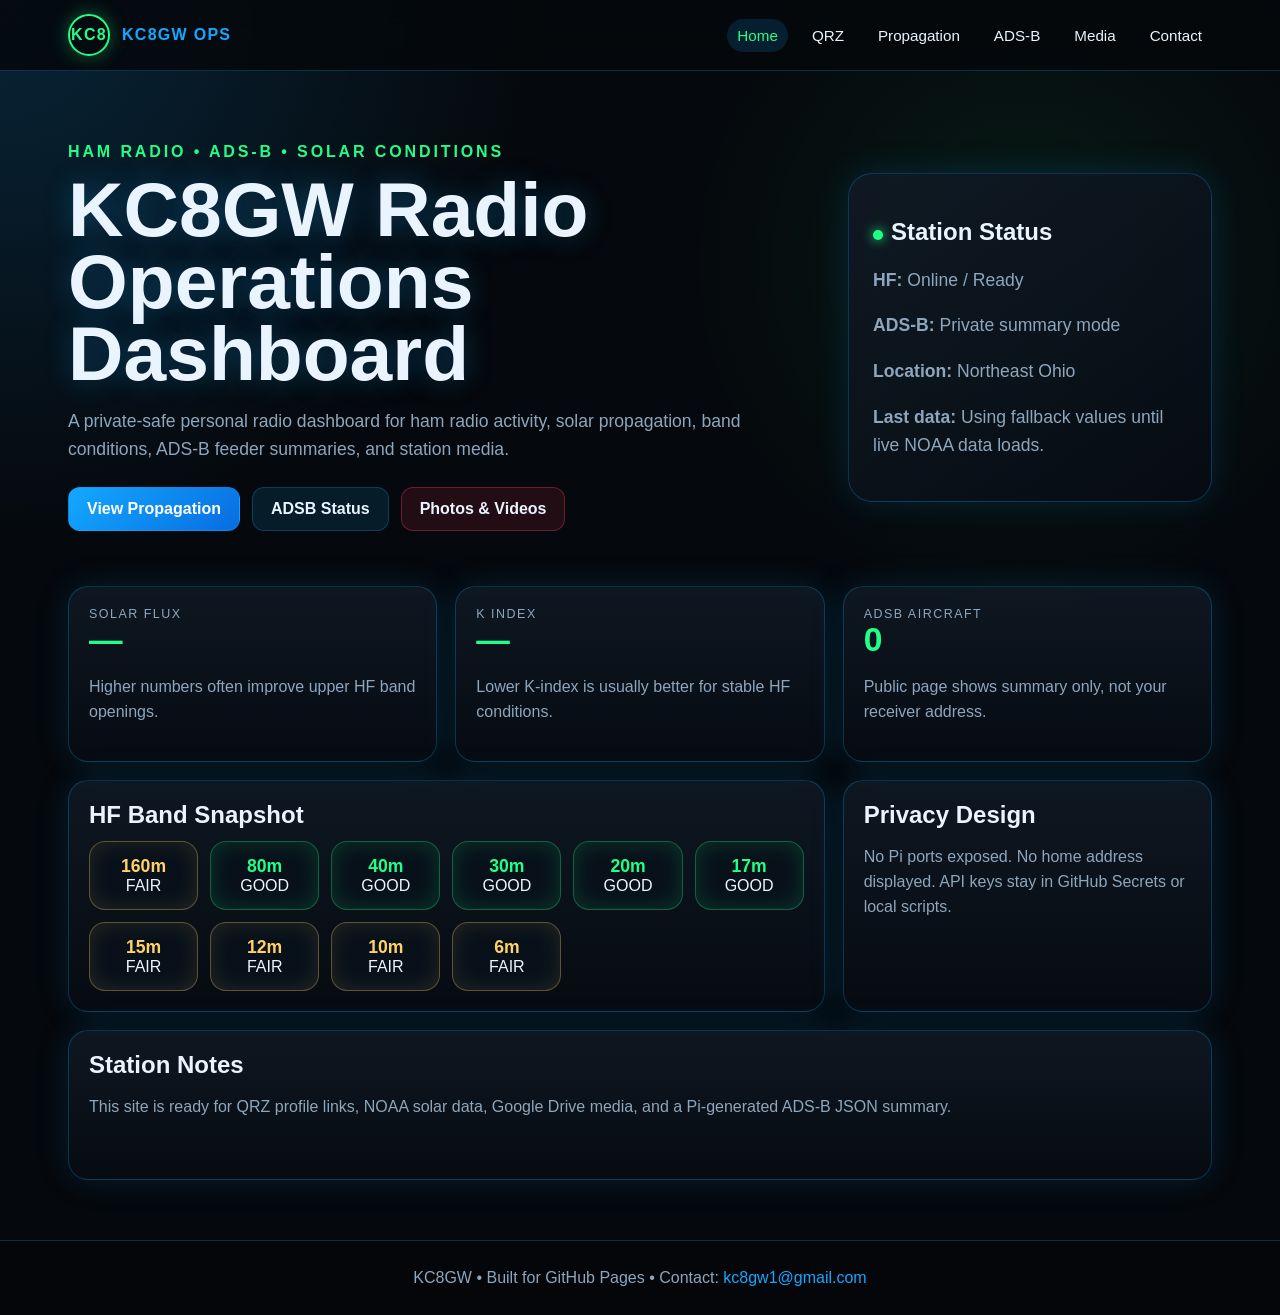
==== commit e3153da3: "Start of the site" ====
--- a/index.html
+++ b/index.html
@@ -1,106 +1,5 @@
-<!DOCTYPE html>
-<html lang="en">
-<head>
-<meta charset="UTF-8">
-<meta name="viewport" content="width=device-width, initial-scale=1.0">
-<title>Home | Parma 575 GMRS Radio Group</title>
-<meta name="description" content="Parma 575 GMRS Radio Group serving Northern Ohio.">
-<link rel="preconnect" href="https://fonts.googleapis.com">
-<link rel="preconnect" href="https://fonts.gstatic.com" crossorigin>
-<link href="https://fonts.googleapis.com/css2?family=Roboto:wght@300;400;700;900&display=swap" rel="stylesheet">
-<link rel="stylesheet" href="assets/css/style.css">
-</head>
-<body>
-<div id="site-header"></div>
-<section class="hero">
-  <div class="hero-inner">
-    <div class="hero-logo-panel">
-      <img class="hero-bigfoot-logo" src="assets/images/Bigfoot_Neon_Logo_01.jpg" alt="Parma 575 Bigfoot GMRS Repeater neon logo">
-      <p>Connecting friends, families, and emergency communicators through General Mobile Radio Service across Cuyahoga County, Ohio and surrounding counties.</p>
-      <div class="hero-buttons">
-        <a class="btn btn-green" href="https://www.gofundme.com/f/Parma-575-GMRS-repeater-covering-Northern-Ohio" target="_blank" rel="noopener">❤️ Support Us On GoFundMe</a>
-        <a class="btn btn-blue" href="https://discord.gg/JGJtjd6fC" target="_blank" rel="noopener">💬 Join Our Discord</a>
-      </div>
-    </div>
-
-    <div class="status-stack dashboard-stack">
-      <div class="widget repeater-status-widget dashboard-card repeater-card-top">
-        <h3>Repeater Status <span class="online">● Online</span></h3>
-        <div class="repeater-status-grid">
-          <div><span>Downlink</span><b>462.575</b><small>MHz</small></div>
-          <div><span>Uplink</span><b>467.575</b><small>MHz</small></div>
-          <div><span>Offset</span><b>+5.0</b><small>MHz</small></div>
-          <div><span>PL Tone</span><b>79.7</b><small>Hz</small></div>
-        </div>
-      </div>
-
-      <div class="widget weather-dashboard-card dashboard-card weather-card-top">
-        <div class="weather-header-row">
-          <h3>Parma Weather</h3>
-          <span id="weatherStatus" class="weather-status-pill">Updating</span>
-        </div>
-        <div class="weather-main-row">
-          <div id="weatherIcon" class="weather-icon">🌤️</div>
-          <div>
-            <div id="weatherTemp" class="temp">--°F</div>
-            <div id="weatherDesc" class="weather-desc">Loading current conditions...</div>
-          </div>
-        </div>
-        <div class="mini-grid weather-metrics">
-          <div><small>Humidity</small><b id="humidity">--</b></div>
-          <div><small>Wind</small><b id="wind">--</b></div>
-          <div><small>Pressure</small><b id="barometer">--</b></div>
-          <div><small>Feels Like</small><b id="feelsLike">--</b></div>
-        </div>
-        <div id="weatherForecast" class="weather-forecast-row">
-          <div><small>Today</small><b>--</b></div>
-          <div><small>Tomorrow</small><b>--</b></div>
-          <div><small>Next Day</small><b>--</b></div>
-        </div>
-        <div class="weather-source-line"><span id="weatherUpdated">Loading...</span> · <a href="https://open-meteo.com/" target="_blank" rel="noopener">Source: Open-Meteo</a></div>
-      </div>
-
-      <div class="widget dashboard-card time-card-top">
-        <h3>Current Time</h3>
-        <div class="time-grid dashboard-time-grid">
-          <div class="time-box"><h4>Local Time</h4><div id="localTime" class="clock">--:--:--</div></div>
-          <div class="time-box"><h4>UTC / Zulu</h4><div id="utcTime" class="clock">--:--:-- UTC</div></div>
-        </div>
-      </div>
-
-    </div>
-  </div>
-</section>
-
-<section class="container feature-grid">
-  <a class="feature" href="about.html"><div class="feature-icon">🏢</div><div><h3>About PARMA 575</h3><p>Mission, members, and community involvement.</p>Learn More →</div></a>
-  <a class="feature" href="repeater.html"><div class="feature-icon">📻</div><div><h3>Repeater Info</h3><p>Technical details and coverage information.</p>View Repeater →</div></a>
-  <a class="feature" href="solar.html"><div class="feature-icon">☀️</div><div><h3>Solar / Band Conditions</h3><p>Solar activity and radio propagation data.</p>View Solar Page →</div></a>
-  <a class="feature" href="events.html"><div class="feature-icon">📅</div><div><h3>Upcoming Events</h3><p>Nets, club events, and activities.</p>View Events →</div></a>
-  <a class="feature" href="gallery.html"><div class="feature-icon">📷</div><div><h3>Photo Gallery</h3><p>Club events, radios, and community service.</p>View Gallery →</div></a>
-  <a class="feature" href="downloads.html"><div class="feature-icon">📄</div><div><h3>Downloads</h3><p>Programming guides, club documents, and maps.</p>View Downloads →</div></a>
-</section>
-
-<section class="section">
-  <div class="container home-layout">
-    <div class="card"><h3>Latest News</h3>
-      <div class="news-item"><div class="badge-icon">📢</div><div><b>Repeater Maintenance Completed</b><br><small>Repeater is operating at 100%.</small></div></div>
-      <div class="news-item"><div class="badge-icon">📢</div><div><b>Summer Picnic Announced</b><br><small>Join us July 26th for our annual club picnic.</small></div></div>
-    </div>
-
-    <div class="card"><h3>Upcoming Events</h3>
-      <div class="event-row"><img src="assets/images/bigfoot_picnic.svg" alt="Picnic"><div><h3>Summer Picnic</h3><p>Sunday, July 26, 2026 • 11:00 AM<br>James Day Park, 11828 West Pleasant Valley Road, Parma, OH 44130</p></div><a class="btn btn-blue" href="events.html">Details</a></div>
-    </div>
-
-    <div class="card"><h3>Find Us</h3>
-      <iframe class="map-embed" src="https://maps.app.goo.gl/NyKo4bLS9jPPg6Lr6&output=embed" loading="lazy" referrerpolicy="no-referrer-when-downgrade"></iframe>
-      <p style="text-align:center">Proudly serving Northern Ohio, Cuyahoga County, and surrounding areas.</p>
-    </div>
-  </div>
-</section>
-<div id="site-footer"></div>
-<script src="assets/js/components.js"></script>
-<script src="assets/js/main.js"></script>
-
-</body>
-</html>
+<!doctype html><html lang="en"><head><meta charset="utf-8"><meta name="viewport" content="width=device-width,initial-scale=1"><title>KC8GW Radio Operations</title><link rel="stylesheet" href="assets/css/style.css"></head><body>
+<header class="topbar"><nav class="nav"><a class="brand" href="index.html"><span class="brand-badge">KC8</span><span>KC8GW OPS</span></a><div class="navlinks"><a class="active" href="index.html">Home</a><a href="qrz.html">QRZ</a><a href="propagation.html">Propagation</a><a href="adsb.html">ADS-B</a><a href="media.html">Media</a><a href="contact.html">Contact</a></div></nav></header>
+<section class="hero"><div><div class="eyebrow">Ham Radio • ADS-B • Solar Conditions</div><h1>KC8GW Radio Operations Dashboard</h1><p>A private-safe personal radio dashboard for ham radio activity, solar propagation, band conditions, ADS-B feeder summaries, and station media.</p><div class="btnrow"><a class="btn primary" href="propagation.html">View Propagation</a><a class="btn" href="adsb.html">ADSB Status</a><a class="btn danger" href="media.html">Photos & Videos</a></div></div><aside class="hero-card"><h2><span class="status-dot"></span>Station Status</h2><p><strong>HF:</strong> Online / Ready</p><p><strong>ADS-B:</strong> Private summary mode</p><p><strong>Location:</strong> Northeast Ohio</p><p><strong>Last data:</strong> <span id="solarUpdated">Loading solar data...</span></p></aside></section>
+<main class="wrap"><section class="grid"><article class="card"><div class="label">Solar Flux</div><div class="metric" id="solarFlux">—</div><p>Higher numbers often improve upper HF band openings.</p></article><article class="card"><div class="label">K Index</div><div class="metric" id="kpIndex">—</div><p>Lower K-index is usually better for stable HF conditions.</p></article><article class="card"><div class="label">ADSB Aircraft</div><div class="metric" id="aircraftNow">—</div><p>Public page shows summary only, not your receiver address.</p></article><article class="card wide"><h2>HF Band Snapshot</h2><div class="bands" id="bandGrid"></div></article><article class="card"><h2>Privacy Design</h2><p>No Pi ports exposed. No home address displayed. API keys stay in GitHub Secrets or local scripts.</p></article><article class="card full"><h2>Station Notes</h2><p>This site is ready for QRZ profile links, NOAA solar data, Google Drive media, and a Pi-generated ADS-B JSON summary.</p></article></section></main>
+<footer class="footer">KC8GW • Built for GitHub Pages • Contact: <a href="mailto:kc8gw1@gmail.com">kc8gw1@gmail.com</a></footer><script src="assets/js/solar.js"></script><script src="assets/js/adsb.js"></script></body></html>
--- a/assets/css/style.css
+++ b/assets/css/style.css
@@ -1,369 +1,25 @@
 :root{
-  --bg:#061525;
-  --bg2:#071d33;
-  --panel:#0b2239e6;
-  --panel2:#0e2d4b;
-  --text:#f4f8ff;
-  --muted:#b7c9dc;
-  --blue:#28a9ff;
-  --blue2:#0b78ff;
-  --green:#1f9d45;
-  --border:#25445f;
-  --shadow:0 20px 55px rgba(0,0,0,.38);
+  --bg:#05080c;
+  --panel:#0b1118;
+  --panel-2:#101a25;
+  --text:#e9f4ff;
+  --muted:#8da6bd;
+  --green:#22ff88;
+  --blue:#14a8ff;
+  --red:#ff375f;
+  --yellow:#ffd166;
+  --line:rgba(20,168,255,.25);
+  --shadow:0 0 35px rgba(20,168,255,.14);
 }
-*{box-sizing:border-box}
-html{scroll-behavior:smooth}
-body{
-  margin:0;
-  font-family:Roboto,Arial,sans-serif;
-  background:
-    radial-gradient(circle at 20% 10%,rgba(40,169,255,.18),transparent 28%),
-    radial-gradient(circle at 80% 30%,rgba(31,157,69,.12),transparent 24%),
-    linear-gradient(180deg,#04101d,#061525 45%,#030a12);
-  color:var(--text);
-  line-height:1.6;
-  -webkit-font-smoothing:antialiased;
-  -webkit-tap-highlight-color:transparent;
-}
-a{color:#63c5ff;text-decoration:none}
-a:hover{color:white}
-img{max-width:100%;display:block}
-.topbar{
-  position:sticky;top:0;z-index:1000;
-  background:rgba(2,12,22,.92);
-  border-bottom:1px solid rgba(99,197,255,.18);
-  backdrop-filter:blur(10px);
-  -webkit-backdrop-filter:blur(10px);
-}
-.nav-wrap{
-  max-width:1220px;margin:auto;padding:14px 22px;
-  display:flex;align-items:center;gap:24px;justify-content:space-between;
-  flex-wrap:wrap;
-}
-.brand{display:flex;align-items:center;gap:12px;font-weight:900;letter-spacing:1px;color:white}
-.brand-icon,.site-logo{
-    width:auto;
-    height:125px;
-    max-width:180px;
-    object-fit:contain;
-    margin-right:8px;
-    flex-shrink:0;
-    vertical-align:middle;
-}
-
-.brand:hover .site-logo{filter:drop-shadow(0 0 8px rgba(99,197,255,.55));}
-.brand span{display:block;font-size:30px;line-height:1}
-.brand small{display:block;color:var(--blue);font-size:14px;letter-spacing:3px}
-.nav-links{display:flex;align-items:center;gap:8px}
-.nav-links a{color:white;font-weight:700;font-size:14px;padding:12px 13px;border-radius:8px}
-.nav-links a:hover,.nav-links a.active{background:rgba(40,169,255,.14);color:var(--blue)}
-.nav-actions{display:flex;gap:12px;flex-wrap:wrap}
-.btn{
-  display:inline-flex;align-items:center;justify-content:center;gap:9px;
-  padding:13px 20px;border-radius:9px;border:1px solid rgba(255,255,255,.2);
-  color:white!important;font-weight:800;text-transform:uppercase;font-size:13px;
-  box-shadow:0 10px 22px rgba(0,0,0,.22);
-  -webkit-user-select:none;
-  user-select:none;
-}
-.btn-blue{background:linear-gradient(135deg,#164c95,#0b78ff)}
-.btn-green{background:linear-gradient(135deg,#16893c,#1fb34d)}
-.btn-dark{background:#0b2239}
-.menu-btn{display:none;background:transparent;color:white;border:1px solid var(--border);border-radius:8px;padding:10px 12px;font-size:22px;cursor:pointer;-webkit-user-select:none;user-select:none}
-.hero{
-  min-height:690px;
-  background:
-    linear-gradient(90deg,rgba(4,12,20,.9) 0%,rgba(4,12,20,.55) 40%,rgba(4,12,20,.2) 68%,rgba(4,12,20,.75) 100%),
-    url("../images/tower-hero.png") center/cover no-repeat;
-  display:flex;align-items:center;
-  border-bottom:1px solid rgba(99,197,255,.2);
-}
-.hero-inner{
-  width:min(1220px,100%);margin:auto;padding:80px 22px;
-  display:grid;grid-template-columns:minmax(0,1fr) 360px;gap:34px;align-items:center;
-}
-.hero h1{font-size:clamp(54px,8vw,108px);line-height:.9;margin:0;text-shadow:0 5px 20px rgba(0,0,0,.65);letter-spacing:2px}
-.hero h2{font-size:clamp(28px,4vw,48px);color:#65b8ff;margin:18px 0 16px;text-transform:uppercase;letter-spacing:2px}
-.hero p{font-size:21px;max-width:650px;text-shadow:0 3px 12px rgba(0,0,0,.8)}
-.hero-buttons{display:flex;gap:14px;flex-wrap:wrap;margin-top:28px}
-.status-stack{display:grid;gap:14px}
-.widget,.card,.feature,.event-card,.news-card{
-  background:linear-gradient(180deg,rgba(14,45,75,.88),rgba(4,18,31,.92));
-  border:1px solid var(--border);border-radius:13px;box-shadow:var(--shadow);
-}
-.widget{padding:18px}
-.widget h3{margin:0 0 12px;font-size:15px;text-transform:uppercase;letter-spacing:1px}
-.countdown{display:grid;grid-template-columns:repeat(4,1fr);gap:8px;margin-top:12px}
-.countdown div{background:rgba(255,255,255,.08);border-radius:8px;text-align:center;padding:9px 4px}
-.countdown strong{display:block;font-size:22px}
-.weather-row{display:flex;align-items:center;gap:20px;flex-wrap:wrap;min-width:0}
-.weather-icon{font-size:52px;flex-shrink:0}
-.temp{font-size:42px;font-weight:900;min-width:fit-content}
-.weather-row > div:last-child{min-width:0;flex:1}
-.mini-grid {
-  display:grid;
-  grid-template-columns:repeat(auto-fit,minmax(70px,1fr));
-  gap:12px;
-  margin-top:15px;
-  text-align:center;
-}
-
-.mini-grid div {
-  background:rgba(255,255,255,.08);
-  padding:10px;
-  border-radius:8px;
-  min-width:0;
-  word-break:break-word;
-}
-
-.mini-grid b {
-  font-size:1.1rem;
-  display:block;
-  word-wrap:break-word;
-}
-.online{color:#41e66d;font-weight:900}
-.section{padding:68px 22px}
-.container{max-width:1220px;margin:auto}
-.section-title{text-align:center;margin:0 0 34px;font-size:42px}
-.lead{text-align:center;color:var(--muted);font-size:19px;max-width:850px;margin:0 auto 36px}
-.feature-grid{display:grid;grid-template-columns:repeat(5,1fr);gap:14px;margin-top:-55px;position:relative;z-index:2}
-.feature{padding:22px;display:grid;grid-template-columns:60px 1fr;gap:14px;align-items:center}
-.feature-icon{font-size:42px;color:var(--blue)}
-.feature h3{margin:0 0 4px;font-size:16px}
-.feature p{margin:0 0 8px;color:white;font-size:14px}
-.grid-3{display:grid;grid-template-columns:repeat(3,1fr);gap:20px}
-.grid-2{display:grid;grid-template-columns:repeat(2,1fr);gap:20px}
-.card{padding:26px}
-.card h3{margin-top:0;color:#9edbff}
-.home-layout{display:grid;grid-template-columns:1fr 1.35fr 1.1fr;gap:20px}
-.news-item{display:flex;gap:14px;padding:14px 0;border-bottom:1px solid rgba(255,255,255,.1)}
-.news-item:last-child{border-bottom:0}
-.badge-icon{background:rgba(40,169,255,.16);color:var(--blue);width:42px;height:42px;border-radius:50%;display:grid;place-items:center;flex:0 0 42px}
-.event-row{display:grid;grid-template-columns:170px 1fr auto;gap:18px;align-items:center;padding:16px;border-bottom:1px solid rgba(255,255,255,.1)}
-.event-row:last-child{border-bottom:0}
-.event-row img{height:105px;width:170px;object-fit:cover;border-radius:8px}
-.map-embed{width:100%;height:250px;border:0;border-radius:8px;display:block}
-.footer{
-  background:rgba(1,7,13,.92);border-top:1px solid rgba(99,197,255,.18);
-  padding:34px 22px 18px;
-}
-.footer-grid{max-width:1220px;margin:auto;display:grid;grid-template-columns:1.3fr 1fr 1fr 1fr;gap:28px}
-.footer small{color:#879bb0}
-.page-hero{
-  padding:90px 22px 55px;background:
-  linear-gradient(90deg,rgba(4,12,20,.9),rgba(4,12,20,.55)),
-  url("../images/radio-room.webp") center/cover no-repeat;
-  border-bottom:1px solid var(--border);
-}
-.page-hero h1{max-width:1220px;margin:0 auto;font-size:56px}
-.page-hero p{max-width:1220px;margin:8px auto 0;color:var(--muted);font-size:20px}
-.spec-table{width:100%;border-collapse:collapse}
-.spec-table td{padding:13px;border-bottom:1px solid rgba(255,255,255,.1)}
-.spec-table td:first-child{color:#9edbff;font-weight:800}
-.gallery{display:grid;grid-template-columns:repeat(auto-fit,minmax(240px,1fr));gap:16px}
-.gallery img{height:230px;width:100%;object-fit:cover;border-radius:12px;border:1px solid var(--border);cursor:pointer}
-.lightbox{position:fixed;inset:0;background:rgba(0,0,0,.9);display:none;align-items:center;justify-content:center;z-index:3000;padding:20px}
-.lightbox img{max-height:90vh;max-width:92vw;border-radius:12px}
-.download-list a{display:flex;justify-content:space-between;align-items:center;padding:16px;border-bottom:1px solid rgba(255,255,255,.1)}
-.contact-box{font-size:19px}
-.notice{border-left:5px solid var(--blue);padding:16px 18px;background:rgba(40,169,255,.1);border-radius:8px;color:#d9efff}
-.time-grid{display:grid;grid-template-columns:1fr 1fr;gap:15px;margin-top:15px}
-.time-box{background:rgba(255,255,255,.08);padding:15px;border-radius:10px;text-align:center}
-.time-box h4{margin-bottom:10px;color:#63c5ff}
-.clock{font-size:28px;font-weight:bold;letter-spacing:2px}
-
-@media(max-width:1050px){
-  .nav-links,.nav-actions{display:none}
-  .menu-btn{display:block}
-  .nav-links.open{display:flex;position:absolute;top:73px;left:0;right:0;flex-direction:column;background:#020c16;padding:18px;border-bottom:1px solid var(--border)}
-  .hero-inner{grid-template-columns:1fr}
-  .status-stack{grid-template-columns:repeat(2,1fr)}
-  .feature-grid,.home-layout{grid-template-columns:1fr 1fr}
-  .grid-3{grid-template-columns:1fr 1fr}
-  .footer-grid{grid-template-columns:1fr 1fr}
-}
-
-@media(max-width:720px){
-  .brand span{font-size:24px}
-  .brand small{font-size:11px}
-  .hero{min-height:auto}
-  .hero-inner{padding:70px 18px}
-  .status-stack,.feature-grid,.home-layout,.grid-3,.grid-2,.footer-grid{grid-template-columns:1fr}
-  .feature-grid{margin-top:0}
-  .event-row{grid-template-columns:1fr}
-  .event-row img{width:100%;height:190px}
-  .hero-buttons .btn{width:100%}
-  .mini-grid{grid-template-columns:repeat(2,1fr)}
-  .time-grid{grid-template-columns:1fr}
-  .weather-row{gap:10px}
-  .weather-icon{font-size:40px}
-  .temp{font-size:32px}
-}
-
-@media(max-width:500px){
-  .menu-btn{padding:8px 10px;font-size:18px}
-  .brand span{font-size:20px}
-  .brand small{font-size:9px}
-  .btn{padding:10px 15px;font-size:11px}
-  .hero h1{font-size:clamp(36px,7vw,54px)}
-  .hero h2{font-size:clamp(18px,4vw,28px)}
-  .hero p{font-size:16px}
-  .widget{padding:12px}
-  .card{padding:16px}
-  .mini-grid{grid-template-columns:1fr;gap:8px}
-  .mini-grid div{padding:8px}
-  .weather-icon{font-size:36px}
-  .temp{font-size:28px}
-  .time-box{padding:10px}
-  .clock{font-size:20px}
-  .section{padding:40px 16px}
-}
-
-
-@media(max-width:720px){
-  .site-logo{height:90px;max-width:135px}
-}
-
-@media(max-width:500px){
-  .site-logo{height:72px;max-width:110px}
-}
-
-/* Compact repeater status card on the index page */
-.repeater-status-widget{overflow:hidden}
-.repeater-status-widget h3{display:flex;align-items:center;justify-content:space-between;gap:10px;flex-wrap:wrap}
-.repeater-status-grid{
-  display:grid;
-  grid-template-columns:repeat(2,minmax(0,1fr));
-  gap:10px;
-  margin-top:12px;
-}
-.repeater-status-grid div{
-  background:rgba(255,255,255,.08);
-  border-radius:8px;
-  padding:10px 8px;
-  text-align:center;
-  min-width:0;
-}
-.repeater-status-grid span{display:block;color:var(--muted);font-size:12px;text-transform:uppercase;letter-spacing:.5px;line-height:1.1}
-.repeater-status-grid b{display:block;font-size:clamp(18px,2.1vw,24px);line-height:1.05;margin:4px 0 1px;white-space:nowrap}
-.repeater-status-grid small{display:block;color:#9edbff;font-weight:700;line-height:1.1}
-
-@media(max-width:500px){
-  .repeater-status-grid{grid-template-columns:repeat(2,minmax(0,1fr));gap:8px}
-  .repeater-status-grid div{padding:8px 6px}
-  .repeater-status-grid b{font-size:18px}
-}
-
-
-/* Shared header/footer placeholders */
-#site-header{position:relative;z-index:1000}
-.footer-inner{max-width:1220px;margin:0 auto;padding:0 22px;text-align:center}
-.footer-links a{color:#63c5ff}
-
-/* Dashboard homepage updates */
-.hero-inner{
-  grid-template-columns:minmax(0,1fr) minmax(420px,560px);
-  align-items:center;
-}
-.dashboard-stack{
-  display:grid;
-  grid-template-columns:1fr 1fr;
-  gap:16px;
-}
-.dashboard-card{
-  min-height:150px;
-  border:1px solid rgba(99,197,255,.25);
-  box-shadow:0 18px 45px rgba(0,0,0,.33);
-}
-.repeater-card-top,
-.weather-card-top{grid-column:span 2;}
-.weather-embed-card{overflow:hidden;}
-.weather-embed-card h3{margin-bottom:10px;}
-.weatherwidget-io{
-  border-radius:12px;
-  overflow:hidden;
-  min-height:116px;
-}
-.weather-source-line{
-  text-align:center;
-  font-size:13px;
-  margin-top:8px;
-}
-.time-card-top{grid-column:span 2;}
-.dashboard-time-grid{grid-template-columns:1fr;}
-.dashboard-time-grid .clock{font-size:24px;}
-.dashboard-link-card{
-  display:flex;
-  flex-direction:column;
-  justify-content:space-between;
-  color:var(--text);
-}
-.dashboard-link-card:hover{
-  transform:translateY(-2px);
-  border-color:rgba(99,197,255,.55);
-  color:white;
-}
-.dashboard-link-card p{margin:8px 0 12px;color:var(--muted);line-height:1.45;}
-.dashboard-link-card span{color:#63c5ff;font-weight:900;}
-.site-logo{
-  height:150px;
-  max-width:220px;
-}
-.nav-wrap{padding-top:10px;padding-bottom:10px;}
-
-@media(max-width:1050px){
-  .hero-inner{grid-template-columns:1fr;}
-  .dashboard-stack{grid-template-columns:1fr 1fr;}
-  .repeater-card-top,.weather-card-top{grid-column:span 2;}
-}
-@media(max-width:720px){
-  .dashboard-stack{grid-template-columns:1fr;}
-  .repeater-card-top,.weather-card-top{grid-column:auto;}
-  .site-logo{height:105px;max-width:160px;}
-}
-@media(max-width:500px){
-  .site-logo{height:82px;max-width:130px;}
-  .dashboard-card{min-height:auto;}
-}
-
-/* Repaired weather dashboard: no third-party widget script required */
-.weather-dashboard-card{overflow:hidden;}
-.weather-header-row{display:flex;align-items:center;justify-content:space-between;gap:12px;margin-bottom:8px;}
-.weather-header-row h3{margin:0;}
-.weather-status-pill{font-size:12px;font-weight:900;text-transform:uppercase;letter-spacing:.08em;color:#062317;background:#44d07b;border-radius:999px;padding:4px 9px;white-space:nowrap;}
-.weather-main-row{display:flex;align-items:center;gap:18px;margin:8px 0 12px;}
-.weather-desc{color:var(--muted);font-weight:700;}
-.weather-metrics{grid-template-columns:repeat(4,minmax(0,1fr));}
-.weather-forecast-row{display:grid;grid-template-columns:repeat(3,1fr);gap:10px;margin-top:12px;}
-.weather-forecast-row div{background:rgba(255,255,255,.08);border-radius:8px;padding:9px;text-align:center;}
-.weather-forecast-row small,.weather-metrics small{display:block;color:var(--muted);font-size:12px;margin-bottom:4px;}
-.weather-source-line{color:var(--muted);}
-@media(max-width:500px){
-  .weather-metrics{grid-template-columns:repeat(2,minmax(0,1fr));}
-  .weather-forecast-row{grid-template-columns:1fr;}
-}
-
-/* Hero Bigfoot logo replacement */
-.hero-logo-panel{
-  display:flex;
-  flex-direction:column;
-  align-items:flex-start;
-}
-.hero-bigfoot-logo{
-  width:min(620px,100%);
-  max-height:560px;
-  object-fit:contain;
-  border-radius:18px;
-  filter:drop-shadow(0 0 28px rgba(40,169,255,.28));
-}
-.hero-logo-panel p{
-  margin-top:20px;
-}
-@media(max-width:1050px){
-  .hero-logo-panel{align-items:center;text-align:center;}
-  .hero-bigfoot-logo{width:min(540px,100%);}
-  .hero-buttons{justify-content:center;}
-}
-@media(max-width:500px){
-  .hero-bigfoot-logo{max-height:420px;}
-}
+*{box-sizing:border-box} body{margin:0;font-family:Inter,Segoe UI,Arial,sans-serif;background:radial-gradient(circle at top left,rgba(20,168,255,.18),transparent 30%),radial-gradient(circle at 80% 20%,rgba(34,255,136,.08),transparent 24%),var(--bg);color:var(--text)}
+a{color:var(--blue);text-decoration:none} a:hover{color:var(--green)}
+.topbar{position:sticky;top:0;z-index:10;background:rgba(5,8,12,.88);backdrop-filter:blur(14px);border-bottom:1px solid var(--line)}
+.nav{max-width:1180px;margin:auto;display:flex;align-items:center;justify-content:space-between;padding:14px 18px;gap:18px}.brand{display:flex;align-items:center;gap:12px;font-weight:900;letter-spacing:.08em}.brand-badge{width:42px;height:42px;border:2px solid var(--green);border-radius:50%;display:grid;place-items:center;color:var(--green);box-shadow:0 0 18px rgba(34,255,136,.35)}
+.navlinks{display:flex;gap:14px;flex-wrap:wrap}.navlinks a{color:var(--text);font-size:.95rem;padding:8px 10px;border-radius:999px}.navlinks a:hover,.navlinks a.active{background:rgba(20,168,255,.15);color:var(--green)}
+.hero{max-width:1180px;margin:0 auto;padding:72px 18px 35px;display:grid;grid-template-columns:1.35fr .65fr;gap:24px;align-items:center}.eyebrow{color:var(--green);font-weight:800;letter-spacing:.18em;text-transform:uppercase}.hero h1{font-size:clamp(2.4rem,6vw,5.2rem);line-height:.94;margin:12px 0;text-shadow:0 0 28px rgba(20,168,255,.3)}.hero p{color:var(--muted);font-size:1.1rem;line-height:1.6;max-width:720px}.hero-card{background:linear-gradient(145deg,rgba(16,26,37,.95),rgba(6,12,18,.95));border:1px solid var(--line);border-radius:24px;padding:24px;box-shadow:var(--shadow)}
+.status-dot{display:inline-block;width:10px;height:10px;border-radius:50%;background:var(--green);box-shadow:0 0 12px var(--green);margin-right:8px}.btnrow{display:flex;gap:12px;flex-wrap:wrap;margin-top:24px}.btn{display:inline-block;padding:12px 18px;border-radius:12px;border:1px solid var(--line);background:rgba(20,168,255,.12);color:var(--text);font-weight:800}.btn.primary{background:linear-gradient(135deg,var(--blue),#086de0);color:white}.btn.danger{background:rgba(255,55,95,.12);border-color:rgba(255,55,95,.35)}
+.wrap{max-width:1180px;margin:auto;padding:20px 18px 60px}.grid{display:grid;grid-template-columns:repeat(12,1fr);gap:18px}.card{grid-column:span 4;background:linear-gradient(180deg,rgba(16,26,37,.88),rgba(7,12,18,.92));border:1px solid var(--line);border-radius:20px;padding:20px;box-shadow:var(--shadow);min-height:150px}.card.wide{grid-column:span 8}.card.full{grid-column:1/-1}.card h2,.card h3{margin:0 0 12px}.card p{color:var(--muted);line-height:1.55}.metric{font-size:2.1rem;font-weight:900;color:var(--green)}.label{color:var(--muted);text-transform:uppercase;letter-spacing:.12em;font-size:.78rem}.bands{display:grid;grid-template-columns:repeat(auto-fit,minmax(92px,1fr));gap:12px}.band{border:1px solid rgba(255,255,255,.1);border-radius:16px;padding:14px;text-align:center;background:#08111a}.band.good{box-shadow:inset 0 0 22px rgba(34,255,136,.16);border-color:rgba(34,255,136,.35)}.band.fair{box-shadow:inset 0 0 22px rgba(255,209,102,.12);border-color:rgba(255,209,102,.35)}.band.poor{box-shadow:inset 0 0 22px rgba(255,55,95,.12);border-color:rgba(255,55,95,.35)}.band strong{display:block;font-size:1.1rem}.good strong{color:var(--green)}.fair strong{color:var(--yellow)}.poor strong{color:var(--red)}
+.scope{height:280px;border-radius:50%;border:2px solid rgba(34,255,136,.65);background:radial-gradient(circle,transparent 0 18%,rgba(34,255,136,.05) 19% 20%,transparent 21% 40%,rgba(34,255,136,.05) 41% 42%,transparent 43% 65%,rgba(34,255,136,.05) 66% 67%,transparent 68%),linear-gradient(90deg,transparent 49.6%,rgba(34,255,136,.35) 50%,transparent 50.4%),linear-gradient(0deg,transparent 49.6%,rgba(34,255,136,.35) 50%,transparent 50.4%);position:relative;overflow:hidden}.sweep{position:absolute;inset:50% 50% 0 50%;width:48%;height:2px;background:linear-gradient(90deg,var(--green),transparent);transform-origin:left center;animation:sweep 4s linear infinite}@keyframes sweep{to{transform:rotate(360deg)}}.blip{position:absolute;width:8px;height:8px;border-radius:50%;background:var(--green);box-shadow:0 0 16px var(--green)}
+.notice{border-left:4px solid var(--red);padding:14px 16px;background:rgba(255,55,95,.08);border-radius:12px;color:#ffdce4}.footer{border-top:1px solid var(--line);padding:28px 18px;color:var(--muted);text-align:center;background:rgba(0,0,0,.2)}
+.form{display:grid;gap:12px;max-width:650px}.form input,.form textarea{width:100%;padding:13px 14px;border-radius:12px;border:1px solid var(--line);background:#07101a;color:var(--text)}
+@media(max-width:850px){.hero{grid-template-columns:1fr;padding-top:42px}.card,.card.wide{grid-column:1/-1}.nav{align-items:flex-start;flex-direction:column}.navlinks{gap:6px}.scope{height:240px}}
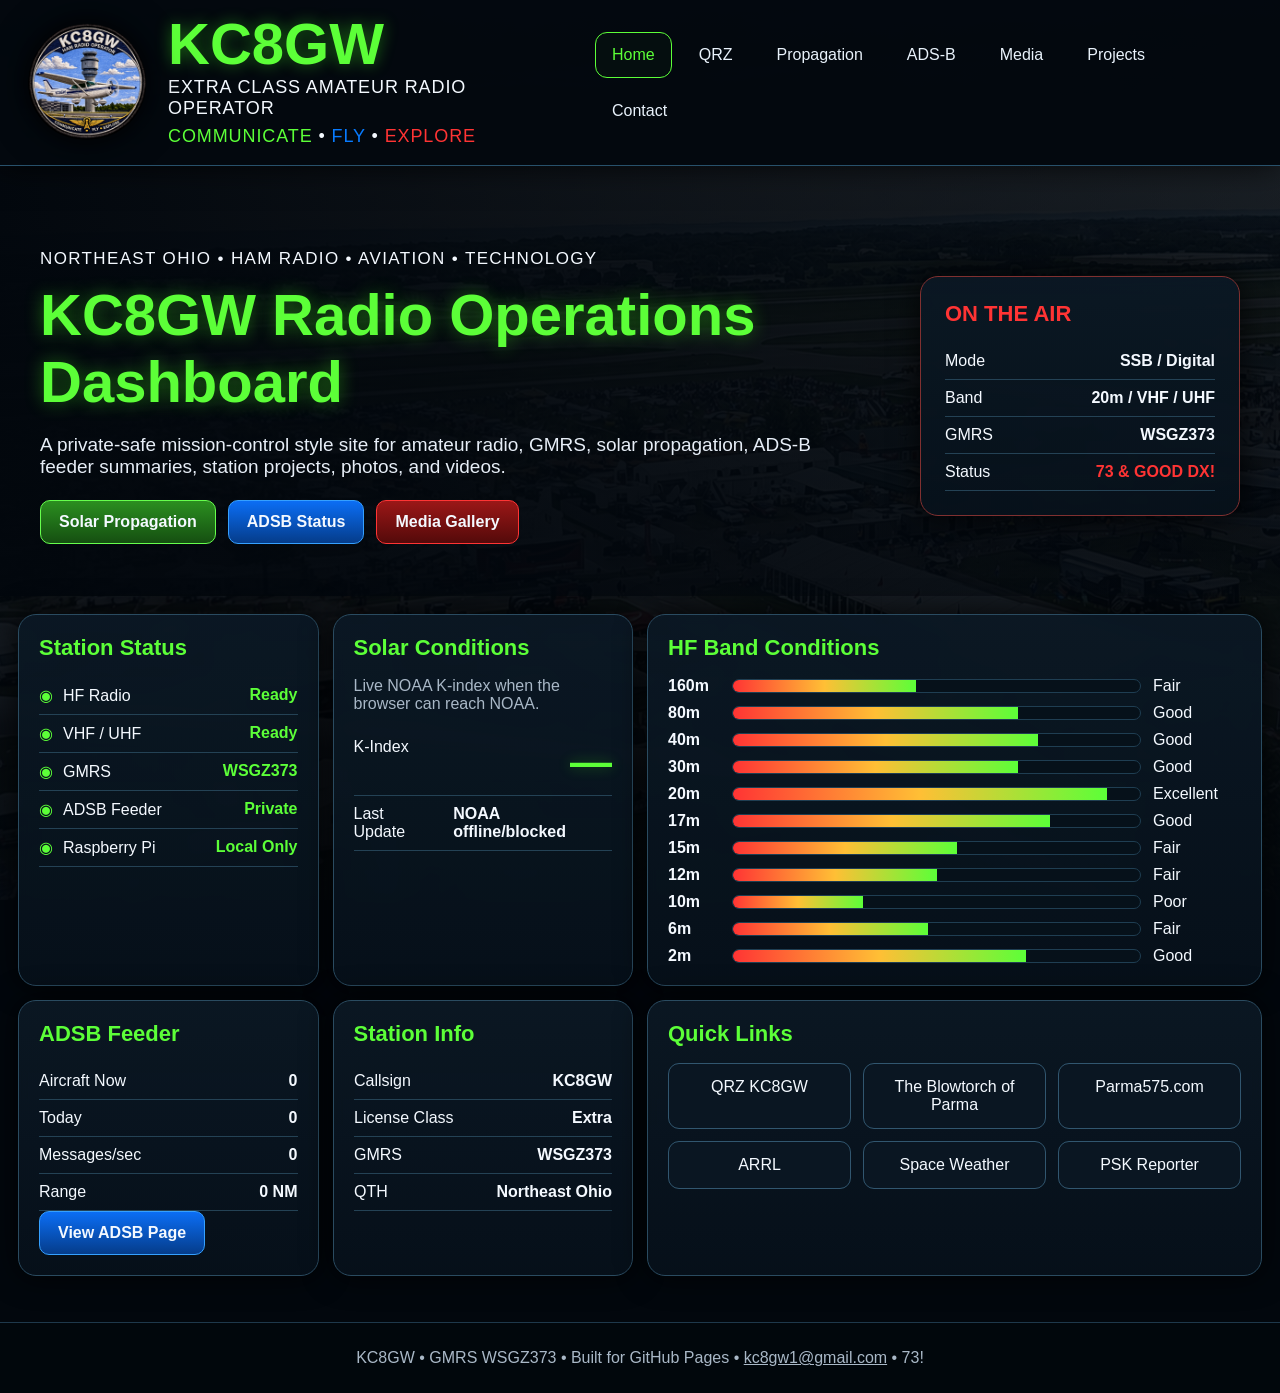
==== commit 54df7ece: "Cockpit" ====
--- a/index.html
+++ b/index.html
@@ -1,5 +1,4 @@
-<!doctype html><html lang="en"><head><meta charset="utf-8"><meta name="viewport" content="width=device-width,initial-scale=1"><title>KC8GW Radio Operations</title><link rel="stylesheet" href="assets/css/style.css"></head><body>
-<header class="topbar"><nav class="nav"><a class="brand" href="index.html"><span class="brand-badge">KC8</span><span>KC8GW OPS</span></a><div class="navlinks"><a class="active" href="index.html">Home</a><a href="qrz.html">QRZ</a><a href="propagation.html">Propagation</a><a href="adsb.html">ADS-B</a><a href="media.html">Media</a><a href="contact.html">Contact</a></div></nav></header>
-<section class="hero"><div><div class="eyebrow">Ham Radio • ADS-B • Solar Conditions</div><h1>KC8GW Radio Operations Dashboard</h1><p>A private-safe personal radio dashboard for ham radio activity, solar propagation, band conditions, ADS-B feeder summaries, and station media.</p><div class="btnrow"><a class="btn primary" href="propagation.html">View Propagation</a><a class="btn" href="adsb.html">ADSB Status</a><a class="btn danger" href="media.html">Photos & Videos</a></div></div><aside class="hero-card"><h2><span class="status-dot"></span>Station Status</h2><p><strong>HF:</strong> Online / Ready</p><p><strong>ADS-B:</strong> Private summary mode</p><p><strong>Location:</strong> Northeast Ohio</p><p><strong>Last data:</strong> <span id="solarUpdated">Loading solar data...</span></p></aside></section>
-<main class="wrap"><section class="grid"><article class="card"><div class="label">Solar Flux</div><div class="metric" id="solarFlux">—</div><p>Higher numbers often improve upper HF band openings.</p></article><article class="card"><div class="label">K Index</div><div class="metric" id="kpIndex">—</div><p>Lower K-index is usually better for stable HF conditions.</p></article><article class="card"><div class="label">ADSB Aircraft</div><div class="metric" id="aircraftNow">—</div><p>Public page shows summary only, not your receiver address.</p></article><article class="card wide"><h2>HF Band Snapshot</h2><div class="bands" id="bandGrid"></div></article><article class="card"><h2>Privacy Design</h2><p>No Pi ports exposed. No home address displayed. API keys stay in GitHub Secrets or local scripts.</p></article><article class="card full"><h2>Station Notes</h2><p>This site is ready for QRZ profile links, NOAA solar data, Google Drive media, and a Pi-generated ADS-B JSON summary.</p></article></section></main>
-<footer class="footer">KC8GW • Built for GitHub Pages • Contact: <a href="mailto:kc8gw1@gmail.com">kc8gw1@gmail.com</a></footer><script src="assets/js/solar.js"></script><script src="assets/js/adsb.js"></script></body></html>
+<!doctype html><html lang="en"><head><meta charset="utf-8"><meta name="viewport" content="width=device-width,initial-scale=1"><title>KC8GW Radio Operations</title><link rel="stylesheet" href="assets/css/style.css"></head><body><header class="site-header"><a href="index.html" class="active"><img class="logo" src="assets/images/kc8gw-patch.png" alt="KC8GW patch logo"></a><div class="brand"><h1>KC8GW</h1><p>EXTRA CLASS AMATEUR RADIO OPERATOR</p><p class="tag"><span>COMMUNICATE</span> • <span>FLY</span> • <span>EXPLORE</span></p></div><nav class="nav"><a href="index.html" class="active">Home</a><a href="qrz.html">QRZ</a><a href="propagation.html">Propagation</a><a href="adsb.html">ADS-B</a><a href="media.html">Media</a><a href="projects.html">Projects</a><a href="contact.html">Contact</a></nav></header>
+
+<section class="hero"><div><div class="kicker">Northeast Ohio • Ham Radio • Aviation • Technology</div><h2>KC8GW Radio Operations Dashboard</h2><p>A private-safe mission-control style site for amateur radio, GMRS, solar propagation, ADS-B feeder summaries, station projects, photos, and videos.</p><div class="btnrow"><a class="btn green" href="propagation.html">Solar Propagation</a><a class="btn" href="adsb.html">ADSB Status</a><a class="btn red" href="media.html">Media Gallery</a></div></div><aside class="panel onair"><h3>ON THE AIR</h3><div class="row"><span>Mode</span><b>SSB / Digital</b></div><div class="row"><span>Band</span><b>20m / VHF / UHF</b></div><div class="row"><span>GMRS</span><b>WSGZ373</b></div><div class="row"><span>Status</span><b class="value red">73 & GOOD DX!</b></div></aside></section>
+<main class="wrap"><section class="grid"><article class="card"><h3>Station Status</h3><div class="status-list"><div class="row"><span>HF Radio</span><b class="value">Ready</b></div><div class="row"><span>VHF / UHF</span><b class="value">Ready</b></div><div class="row"><span>GMRS</span><b class="value">WSGZ373</b></div><div class="row"><span>ADSB Feeder</span><b class="value">Private</b></div><div class="row"><span>Raspberry Pi</span><b class="value">Local Only</b></div></div></article><article class="card"><h3>Solar Conditions</h3><p class="muted">Live NOAA K-index when the browser can reach NOAA.</p><div class="row"><span>K-Index</span><b class="metric" id="kpIndex">—</b></div><div class="row"><span>Last Update</span><b id="solarUpdated">Loading...</b></div></article><article class="card wide"><h3>HF Band Conditions</h3><div class="bands" id="bandGrid"></div></article><article class="card"><h3>ADSB Feeder</h3><div class="row"><span>Aircraft Now</span><b id="aircraftNow">—</b></div><div class="row"><span>Today</span><b id="aircraftToday">—</b></div><div class="row"><span>Messages/sec</span><b id="msgSec">—</b></div><div class="row"><span>Range</span><b id="maxRange">—</b></div><a class="btn" href="adsb.html">View ADSB Page</a></article><article class="card"><h3>Station Info</h3><div class="row"><span>Callsign</span><b>KC8GW</b></div><div class="row"><span>License Class</span><b>Extra</b></div><div class="row"><span>GMRS</span><b>WSGZ373</b></div><div class="row"><span>QTH</span><b>Northeast Ohio</b></div></article><article class="card wide"><h3>Quick Links</h3><div class="quick"><a href="https://www.qrz.com/db/KC8GW" target="_blank">QRZ KC8GW</a><a href="https://www.theblowtorchofparma.com" target="_blank">The Blowtorch of Parma</a><a href="https://www.parma575.com" target="_blank">Parma575.com</a><a href="https://www.arrl.org" target="_blank">ARRL</a><a href="https://www.swpc.noaa.gov" target="_blank">Space Weather</a><a href="https://pskreporter.info" target="_blank">PSK Reporter</a></div></article></section></main><footer class="footer">KC8GW • GMRS WSGZ373 • Built for GitHub Pages • <a href="mailto:kc8gw1@gmail.com">kc8gw1@gmail.com</a> • 73!</footer><script src="assets/js/main.js"></script></body></html>
--- a/assets/css/style.css
+++ b/assets/css/style.css
@@ -1,25 +1 @@
-:root{
-  --bg:#05080c;
-  --panel:#0b1118;
-  --panel-2:#101a25;
-  --text:#e9f4ff;
-  --muted:#8da6bd;
-  --green:#22ff88;
-  --blue:#14a8ff;
-  --red:#ff375f;
-  --yellow:#ffd166;
-  --line:rgba(20,168,255,.25);
-  --shadow:0 0 35px rgba(20,168,255,.14);
-}
-*{box-sizing:border-box} body{margin:0;font-family:Inter,Segoe UI,Arial,sans-serif;background:radial-gradient(circle at top left,rgba(20,168,255,.18),transparent 30%),radial-gradient(circle at 80% 20%,rgba(34,255,136,.08),transparent 24%),var(--bg);color:var(--text)}
-a{color:var(--blue);text-decoration:none} a:hover{color:var(--green)}
-.topbar{position:sticky;top:0;z-index:10;background:rgba(5,8,12,.88);backdrop-filter:blur(14px);border-bottom:1px solid var(--line)}
-.nav{max-width:1180px;margin:auto;display:flex;align-items:center;justify-content:space-between;padding:14px 18px;gap:18px}.brand{display:flex;align-items:center;gap:12px;font-weight:900;letter-spacing:.08em}.brand-badge{width:42px;height:42px;border:2px solid var(--green);border-radius:50%;display:grid;place-items:center;color:var(--green);box-shadow:0 0 18px rgba(34,255,136,.35)}
-.navlinks{display:flex;gap:14px;flex-wrap:wrap}.navlinks a{color:var(--text);font-size:.95rem;padding:8px 10px;border-radius:999px}.navlinks a:hover,.navlinks a.active{background:rgba(20,168,255,.15);color:var(--green)}
-.hero{max-width:1180px;margin:0 auto;padding:72px 18px 35px;display:grid;grid-template-columns:1.35fr .65fr;gap:24px;align-items:center}.eyebrow{color:var(--green);font-weight:800;letter-spacing:.18em;text-transform:uppercase}.hero h1{font-size:clamp(2.4rem,6vw,5.2rem);line-height:.94;margin:12px 0;text-shadow:0 0 28px rgba(20,168,255,.3)}.hero p{color:var(--muted);font-size:1.1rem;line-height:1.6;max-width:720px}.hero-card{background:linear-gradient(145deg,rgba(16,26,37,.95),rgba(6,12,18,.95));border:1px solid var(--line);border-radius:24px;padding:24px;box-shadow:var(--shadow)}
-.status-dot{display:inline-block;width:10px;height:10px;border-radius:50%;background:var(--green);box-shadow:0 0 12px var(--green);margin-right:8px}.btnrow{display:flex;gap:12px;flex-wrap:wrap;margin-top:24px}.btn{display:inline-block;padding:12px 18px;border-radius:12px;border:1px solid var(--line);background:rgba(20,168,255,.12);color:var(--text);font-weight:800}.btn.primary{background:linear-gradient(135deg,var(--blue),#086de0);color:white}.btn.danger{background:rgba(255,55,95,.12);border-color:rgba(255,55,95,.35)}
-.wrap{max-width:1180px;margin:auto;padding:20px 18px 60px}.grid{display:grid;grid-template-columns:repeat(12,1fr);gap:18px}.card{grid-column:span 4;background:linear-gradient(180deg,rgba(16,26,37,.88),rgba(7,12,18,.92));border:1px solid var(--line);border-radius:20px;padding:20px;box-shadow:var(--shadow);min-height:150px}.card.wide{grid-column:span 8}.card.full{grid-column:1/-1}.card h2,.card h3{margin:0 0 12px}.card p{color:var(--muted);line-height:1.55}.metric{font-size:2.1rem;font-weight:900;color:var(--green)}.label{color:var(--muted);text-transform:uppercase;letter-spacing:.12em;font-size:.78rem}.bands{display:grid;grid-template-columns:repeat(auto-fit,minmax(92px,1fr));gap:12px}.band{border:1px solid rgba(255,255,255,.1);border-radius:16px;padding:14px;text-align:center;background:#08111a}.band.good{box-shadow:inset 0 0 22px rgba(34,255,136,.16);border-color:rgba(34,255,136,.35)}.band.fair{box-shadow:inset 0 0 22px rgba(255,209,102,.12);border-color:rgba(255,209,102,.35)}.band.poor{box-shadow:inset 0 0 22px rgba(255,55,95,.12);border-color:rgba(255,55,95,.35)}.band strong{display:block;font-size:1.1rem}.good strong{color:var(--green)}.fair strong{color:var(--yellow)}.poor strong{color:var(--red)}
-.scope{height:280px;border-radius:50%;border:2px solid rgba(34,255,136,.65);background:radial-gradient(circle,transparent 0 18%,rgba(34,255,136,.05) 19% 20%,transparent 21% 40%,rgba(34,255,136,.05) 41% 42%,transparent 43% 65%,rgba(34,255,136,.05) 66% 67%,transparent 68%),linear-gradient(90deg,transparent 49.6%,rgba(34,255,136,.35) 50%,transparent 50.4%),linear-gradient(0deg,transparent 49.6%,rgba(34,255,136,.35) 50%,transparent 50.4%);position:relative;overflow:hidden}.sweep{position:absolute;inset:50% 50% 0 50%;width:48%;height:2px;background:linear-gradient(90deg,var(--green),transparent);transform-origin:left center;animation:sweep 4s linear infinite}@keyframes sweep{to{transform:rotate(360deg)}}.blip{position:absolute;width:8px;height:8px;border-radius:50%;background:var(--green);box-shadow:0 0 16px var(--green)}
-.notice{border-left:4px solid var(--red);padding:14px 16px;background:rgba(255,55,95,.08);border-radius:12px;color:#ffdce4}.footer{border-top:1px solid var(--line);padding:28px 18px;color:var(--muted);text-align:center;background:rgba(0,0,0,.2)}
-.form{display:grid;gap:12px;max-width:650px}.form input,.form textarea{width:100%;padding:13px 14px;border-radius:12px;border:1px solid var(--line);background:#07101a;color:var(--text)}
-@media(max-width:850px){.hero{grid-template-columns:1fr;padding-top:42px}.card,.card.wide{grid-column:1/-1}.nav{align-items:flex-start;flex-direction:column}.navlinks{gap:6px}.scope{height:240px}}
+:root{--bg:#02070d;--panel:#07121cdd;--panel2:#0b1824f2;--line:#1b3f52;--green:#5cff38;--blue:#087bff;--red:#ff3434;--gold:#ffbf35;--text:#f4f9ff;--muted:#a9b8c7;--shadow:0 0 30px #000c;--radius:18px}*{box-sizing:border-box}body{margin:0;background:var(--bg);color:var(--text);font-family:Segoe UI,Roboto,Arial,sans-serif;background-image:linear-gradient(180deg,#02070dcc,#02070df6),url('../images/airshow-background.png');background-size:cover;background-position:center top;background-attachment:fixed}a{color:inherit}.site-header{display:flex;gap:22px;align-items:center;padding:18px 28px;border-bottom:1px solid #28516b;background:#02070df2;box-shadow:var(--shadow);position:sticky;top:0;z-index:10}.logo{width:118px;height:118px;object-fit:contain;filter:drop-shadow(0 0 18px #000)}.brand h1{font-size:58px;line-height:.9;margin:0;color:var(--green);text-shadow:0 0 16px #48ff1d66}.brand p{margin:7px 0 0;font-size:18px;letter-spacing:.05em}.tag span:nth-child(1){color:var(--green)}.tag span:nth-child(2){color:var(--blue)}.tag span:nth-child(3){color:var(--red)}.nav{margin-left:auto;display:flex;gap:10px;flex-wrap:wrap}.nav a{text-decoration:none;padding:13px 16px;border:1px solid transparent;border-radius:12px;color:#e9f2fb}.nav a:hover,.nav a.active{border-color:var(--green);color:var(--green);background:#183c161f}.hero{min-height:430px;display:grid;grid-template-columns:1.1fr 320px;gap:30px;align-items:center;padding:70px 40px 40px;position:relative}.hero:before{content:"";position:absolute;inset:0;background:linear-gradient(90deg,#02070df7 0%,#02070daa 46%,#02070d55 100%);z-index:-1}.kicker{font-size:17px;text-transform:uppercase;letter-spacing:.08em}.hero h2{font-size:58px;margin:12px 0;color:var(--green);text-shadow:0 0 18px #48ff1d66}.hero p{font-size:19px;max-width:780px;color:#e7eef7}.panel,.card{background:linear-gradient(180deg,var(--panel2),var(--panel));border:1px solid #2a4b60;border-radius:var(--radius);box-shadow:var(--shadow);backdrop-filter:blur(6px)}.panel{padding:24px}.onair{border-color:#803030}.panel h3,.card h3,.section-title{margin:0 0 16px;color:var(--green);font-size:22px}.onair h3{color:var(--red)}.row{display:flex;justify-content:space-between;gap:16px;border-bottom:1px solid #244255;padding:9px 0}.value{color:var(--green);font-weight:700}.value.red{color:var(--red)}.btnrow{display:flex;gap:12px;flex-wrap:wrap;margin-top:22px}.btn{display:inline-block;text-decoration:none;background:linear-gradient(180deg,#0b6ef5,#053c8a);padding:12px 18px;border-radius:10px;border:1px solid #35a0ff;font-weight:700}.btn.green{background:linear-gradient(180deg,#2b8f20,#154f11);border-color:#66ff4d}.btn.red{background:linear-gradient(180deg,#9b1717,#540a0a);border-color:#ff3434}.wrap{max-width:1500px;margin:0 auto;padding:18px}.grid{display:grid;grid-template-columns:repeat(4,1fr);gap:14px}.card{padding:20px}.wide{grid-column:span 2}.full{grid-column:1/-1}.metric{font-size:42px;color:var(--green);font-weight:800;text-shadow:0 0 14px #46ff1c55}.muted{color:var(--muted)}.status-list .row span:first-child:before{content:'◉';color:var(--green);margin-right:10px}.bands{display:grid;gap:9px}.band{display:grid;grid-template-columns:52px 1fr 88px;align-items:center;gap:12px}.bar{height:14px;border:1px solid #1f3e52;border-radius:10px;overflow:hidden;background:#06111a}.fill{height:100%;background:linear-gradient(90deg,var(--red),var(--gold),var(--green));}.quick{display:grid;grid-template-columns:repeat(auto-fit,minmax(170px,1fr));gap:12px}.quick a{text-decoration:none;border:1px solid #31566f;border-radius:11px;padding:14px;background:#0a1622;text-align:center}.quick a:hover{border-color:var(--green);color:var(--green)}.media-grid{display:grid;grid-template-columns:repeat(auto-fit,minmax(220px,1fr));gap:12px}.thumb{aspect-ratio:16/9;border-radius:12px;border:1px solid #31566f;background:linear-gradient(135deg,#123,#07121c);display:flex;align-items:center;justify-content:center;color:var(--muted);padding:12px;text-align:center}.footer{text-align:center;color:var(--muted);padding:26px;border-top:1px solid #1e384b;margin-top:28px;background:#02070de6}@media(max-width:900px){.site-header{display:block;text-align:center}.logo{width:96px;height:96px}.brand h1{font-size:42px}.nav{justify-content:center;margin-top:12px}.hero{grid-template-columns:1fr;padding:40px 18px}.hero h2{font-size:42px}.grid{grid-template-columns:1fr}.wide{grid-column:auto}.band{grid-template-columns:44px 1fr 70px}}
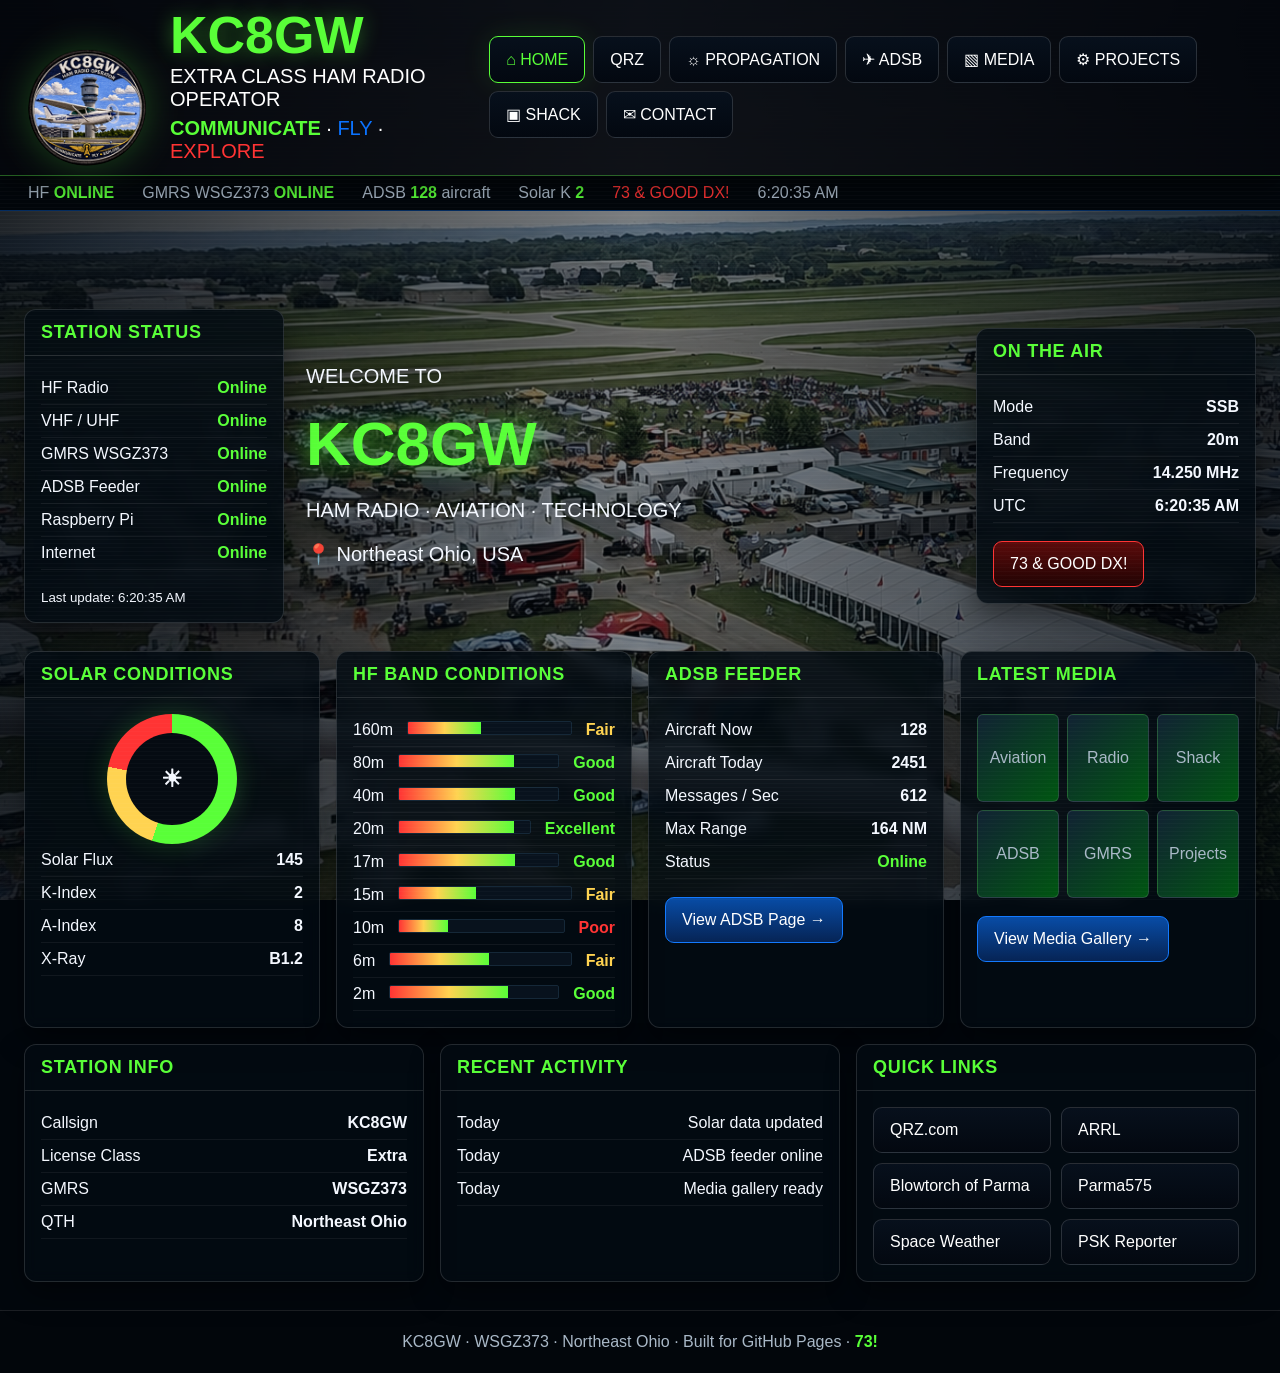
==== commit 370c9f24: "Glass Cockpit" ====
--- a/index.html
+++ b/index.html
@@ -1,4 +1 @@
-<!doctype html><html lang="en"><head><meta charset="utf-8"><meta name="viewport" content="width=device-width,initial-scale=1"><title>KC8GW Radio Operations</title><link rel="stylesheet" href="assets/css/style.css"></head><body><header class="site-header"><a href="index.html" class="active"><img class="logo" src="assets/images/kc8gw-patch.png" alt="KC8GW patch logo"></a><div class="brand"><h1>KC8GW</h1><p>EXTRA CLASS AMATEUR RADIO OPERATOR</p><p class="tag"><span>COMMUNICATE</span> • <span>FLY</span> • <span>EXPLORE</span></p></div><nav class="nav"><a href="index.html" class="active">Home</a><a href="qrz.html">QRZ</a><a href="propagation.html">Propagation</a><a href="adsb.html">ADS-B</a><a href="media.html">Media</a><a href="projects.html">Projects</a><a href="contact.html">Contact</a></nav></header>
-
-<section class="hero"><div><div class="kicker">Northeast Ohio • Ham Radio • Aviation • Technology</div><h2>KC8GW Radio Operations Dashboard</h2><p>A private-safe mission-control style site for amateur radio, GMRS, solar propagation, ADS-B feeder summaries, station projects, photos, and videos.</p><div class="btnrow"><a class="btn green" href="propagation.html">Solar Propagation</a><a class="btn" href="adsb.html">ADSB Status</a><a class="btn red" href="media.html">Media Gallery</a></div></div><aside class="panel onair"><h3>ON THE AIR</h3><div class="row"><span>Mode</span><b>SSB / Digital</b></div><div class="row"><span>Band</span><b>20m / VHF / UHF</b></div><div class="row"><span>GMRS</span><b>WSGZ373</b></div><div class="row"><span>Status</span><b class="value red">73 & GOOD DX!</b></div></aside></section>
-<main class="wrap"><section class="grid"><article class="card"><h3>Station Status</h3><div class="status-list"><div class="row"><span>HF Radio</span><b class="value">Ready</b></div><div class="row"><span>VHF / UHF</span><b class="value">Ready</b></div><div class="row"><span>GMRS</span><b class="value">WSGZ373</b></div><div class="row"><span>ADSB Feeder</span><b class="value">Private</b></div><div class="row"><span>Raspberry Pi</span><b class="value">Local Only</b></div></div></article><article class="card"><h3>Solar Conditions</h3><p class="muted">Live NOAA K-index when the browser can reach NOAA.</p><div class="row"><span>K-Index</span><b class="metric" id="kpIndex">—</b></div><div class="row"><span>Last Update</span><b id="solarUpdated">Loading...</b></div></article><article class="card wide"><h3>HF Band Conditions</h3><div class="bands" id="bandGrid"></div></article><article class="card"><h3>ADSB Feeder</h3><div class="row"><span>Aircraft Now</span><b id="aircraftNow">—</b></div><div class="row"><span>Today</span><b id="aircraftToday">—</b></div><div class="row"><span>Messages/sec</span><b id="msgSec">—</b></div><div class="row"><span>Range</span><b id="maxRange">—</b></div><a class="btn" href="adsb.html">View ADSB Page</a></article><article class="card"><h3>Station Info</h3><div class="row"><span>Callsign</span><b>KC8GW</b></div><div class="row"><span>License Class</span><b>Extra</b></div><div class="row"><span>GMRS</span><b>WSGZ373</b></div><div class="row"><span>QTH</span><b>Northeast Ohio</b></div></article><article class="card wide"><h3>Quick Links</h3><div class="quick"><a href="https://www.qrz.com/db/KC8GW" target="_blank">QRZ KC8GW</a><a href="https://www.theblowtorchofparma.com" target="_blank">The Blowtorch of Parma</a><a href="https://www.parma575.com" target="_blank">Parma575.com</a><a href="https://www.arrl.org" target="_blank">ARRL</a><a href="https://www.swpc.noaa.gov" target="_blank">Space Weather</a><a href="https://pskreporter.info" target="_blank">PSK Reporter</a></div></article></section></main><footer class="footer">KC8GW • GMRS WSGZ373 • Built for GitHub Pages • <a href="mailto:kc8gw1@gmail.com">kc8gw1@gmail.com</a> • 73!</footer><script src="assets/js/main.js"></script></body></html>+<!doctype html><html lang="en"><head><meta charset="utf-8"><meta name="viewport" content="width=device-width,initial-scale=1"><title>KC8GW Operations Center</title><link rel="stylesheet" href="assets/css/style.css"></head><body><header class="topbar"><img class="logo" src="assets/images/kc8gw-patch.png" alt="KC8GW Patch"><div class="brand"><h1>KC8GW</h1><p>EXTRA CLASS HAM RADIO OPERATOR</p><p><b>COMMUNICATE</b> · <span style="color:var(--blue)">FLY</span> · <span class="red">EXPLORE</span></p></div><nav><a href="index.html" class="active">⌂ HOME</a><a href="qrz.html" class="">QRZ</a><a href="propagation.html" class="">☼ PROPAGATION</a><a href="adsb.html" class="">✈ ADSB</a><a href="media.html" class="">▧ MEDIA</a><a href="projects.html" class="">⚙ PROJECTS</a><a href="shack.html" class="">▣ SHACK</a><a href="contact.html" class="">✉ CONTACT</a></nav></header><div class="ticker"><span>HF <b>ONLINE</b></span><span>GMRS WSGZ373 <b>ONLINE</b></span><span>ADSB <b id="aircraft_now">128</b> aircraft</span><span>Solar K <b id="kindex">2</b></span><span class="alert">73 & GOOD DX!</span><span data-clock></span></div><main><section class="hero"><div class="card"><h3>Station Status</h3><div class="body"><div class="status-row"><span>HF Radio</span><b class="ok">Online</b></div><div class="status-row"><span>VHF / UHF</span><b class="ok">Online</b></div><div class="status-row"><span>GMRS WSGZ373</span><b class="ok">Online</b></div><div class="status-row"><span>ADSB Feeder</span><b class="ok">Online</b></div><div class="status-row"><span>Raspberry Pi</span><b class="ok">Online</b></div><div class="status-row"><span>Internet</span><b class="ok">Online</b></div><br><small>Last update: <span data-clock></span></small></div></div><div class="hero-title"><p>WELCOME TO</p><h2>KC8GW</h2><p>HAM RADIO · AVIATION · TECHNOLOGY</p><p>📍 Northeast Ohio, USA</p></div><div class="card"><h3 class="bad">ON THE AIR</h3><div class="body"><div class="data-row"><span>Mode</span><b>SSB</b></div><div class="data-row"><span>Band</span><b>20m</b></div><div class="data-row"><span>Frequency</span><b>14.250 MHz</b></div><div class="data-row"><span>UTC</span><b data-clock></b></div><br><a class="btn red" href="qrz.html">73 & GOOD DX!</a></div></div></section><section class="grid"><div class="instrument span3"><h3>Solar Conditions</h3><div class="body"><div class="gauge"><span>☀</span></div><div class="data-row"><span>Solar Flux</span><b>145</b></div><div class="data-row"><span>K-Index</span><b id="kindex">2</b></div><div class="data-row"><span>A-Index</span><b>8</b></div><div class="data-row"><span>X-Ray</span><b>B1.2</b></div></div></div><div class="instrument span3 bands"><h3>HF Band Conditions</h3><div class="body"><div class="data-row"><span>160m</span><div class="bar"><div class="fill" style="width:45%"></div></div><b class="warn">Fair</b></div><div class="data-row"><span>80m</span><div class="bar"><div class="fill" style="width:72%"></div></div><b class="ok">Good</b></div><div class="data-row"><span>40m</span><div class="bar"><div class="fill" style="width:73%"></div></div><b class="ok">Good</b></div><div class="data-row"><span>20m</span><div class="bar"><div class="fill" style="width:88%"></div></div><b class="ok">Excellent</b></div><div class="data-row"><span>17m</span><div class="bar"><div class="fill" style="width:73%"></div></div><b class="ok">Good</b></div><div class="data-row"><span>15m</span><div class="bar"><div class="fill" style="width:45%"></div></div><b class="warn">Fair</b></div><div class="data-row"><span>10m</span><div class="bar"><div class="fill" style="width:30%"></div></div><b class="bad">Poor</b></div><div class="data-row"><span>6m</span><div class="bar"><div class="fill" style="width:55%"></div></div><b class="warn">Fair</b></div><div class="data-row"><span>2m</span><div class="bar"><div class="fill" style="width:70%"></div></div><b class="ok">Good</b></div></div></div><div class="instrument span3"><h3>ADSB Feeder</h3><div class="body"><div class="data-row"><span>Aircraft Now</span><b id="aircraft_now">128</b></div><div class="data-row"><span>Aircraft Today</span><b id="aircraft_today">2451</b></div><div class="data-row"><span>Messages / Sec</span><b id="messages_sec">612</b></div><div class="data-row"><span>Max Range</span><b><span id="max_range_nm">164</span> NM</b></div><div class="data-row"><span>Status</span><b class="ok" id="status">Online</b></div><br><a class="btn blue" href="adsb.html">View ADSB Page →</a></div></div><div class="instrument span3"><h3>Latest Media</h3><div class="body"><div class="media-grid"><div class="media-tile">Aviation</div><div class="media-tile">Radio</div><div class="media-tile">Shack</div><div class="media-tile">ADSB</div><div class="media-tile">GMRS</div><div class="media-tile">Projects</div></div><br><a class="btn blue" href="media.html">View Media Gallery →</a></div></div><div class="card span4"><h3>Station Info</h3><div class="body"><div class="data-row"><span>Callsign</span><b>KC8GW</b></div><div class="data-row"><span>License Class</span><b>Extra</b></div><div class="data-row"><span>GMRS</span><b>WSGZ373</b></div><div class="data-row"><span>QTH</span><b>Northeast Ohio</b></div></div></div><div class="card span4"><h3>Recent Activity</h3><div class="body"><div class="data-row"><span>Today</span><span>Solar data updated</span></div><div class="data-row"><span>Today</span><span>ADSB feeder online</span></div><div class="data-row"><span>Today</span><span>Media gallery ready</span></div></div></div><div class="card span4"><h3>Quick Links</h3><div class="body quick"><a class="btn" href="https://www.qrz.com/db/KC8GW">QRZ.com</a><a class="btn" href="https://www.arrl.org/">ARRL</a><a class="btn" href="https://www.theblowtorchofparma.com/">Blowtorch of Parma</a><a class="btn" href="https://www.parma575.com/">Parma575</a><a class="btn" href="https://www.swpc.noaa.gov/">Space Weather</a><a class="btn" href="https://pskreporter.info/">PSK Reporter</a></div></div></section></main><footer class="footer">KC8GW · WSGZ373 · Northeast Ohio · Built for GitHub Pages · <b style="color:var(--green)">73!</b></footer><script src="assets/js/app.js"></script></body></html>
--- a/assets/css/style.css
+++ b/assets/css/style.css
@@ -1 +1 @@
-:root{--bg:#02070d;--panel:#07121cdd;--panel2:#0b1824f2;--line:#1b3f52;--green:#5cff38;--blue:#087bff;--red:#ff3434;--gold:#ffbf35;--text:#f4f9ff;--muted:#a9b8c7;--shadow:0 0 30px #000c;--radius:18px}*{box-sizing:border-box}body{margin:0;background:var(--bg);color:var(--text);font-family:Segoe UI,Roboto,Arial,sans-serif;background-image:linear-gradient(180deg,#02070dcc,#02070df6),url('../images/airshow-background.png');background-size:cover;background-position:center top;background-attachment:fixed}a{color:inherit}.site-header{display:flex;gap:22px;align-items:center;padding:18px 28px;border-bottom:1px solid #28516b;background:#02070df2;box-shadow:var(--shadow);position:sticky;top:0;z-index:10}.logo{width:118px;height:118px;object-fit:contain;filter:drop-shadow(0 0 18px #000)}.brand h1{font-size:58px;line-height:.9;margin:0;color:var(--green);text-shadow:0 0 16px #48ff1d66}.brand p{margin:7px 0 0;font-size:18px;letter-spacing:.05em}.tag span:nth-child(1){color:var(--green)}.tag span:nth-child(2){color:var(--blue)}.tag span:nth-child(3){color:var(--red)}.nav{margin-left:auto;display:flex;gap:10px;flex-wrap:wrap}.nav a{text-decoration:none;padding:13px 16px;border:1px solid transparent;border-radius:12px;color:#e9f2fb}.nav a:hover,.nav a.active{border-color:var(--green);color:var(--green);background:#183c161f}.hero{min-height:430px;display:grid;grid-template-columns:1.1fr 320px;gap:30px;align-items:center;padding:70px 40px 40px;position:relative}.hero:before{content:"";position:absolute;inset:0;background:linear-gradient(90deg,#02070df7 0%,#02070daa 46%,#02070d55 100%);z-index:-1}.kicker{font-size:17px;text-transform:uppercase;letter-spacing:.08em}.hero h2{font-size:58px;margin:12px 0;color:var(--green);text-shadow:0 0 18px #48ff1d66}.hero p{font-size:19px;max-width:780px;color:#e7eef7}.panel,.card{background:linear-gradient(180deg,var(--panel2),var(--panel));border:1px solid #2a4b60;border-radius:var(--radius);box-shadow:var(--shadow);backdrop-filter:blur(6px)}.panel{padding:24px}.onair{border-color:#803030}.panel h3,.card h3,.section-title{margin:0 0 16px;color:var(--green);font-size:22px}.onair h3{color:var(--red)}.row{display:flex;justify-content:space-between;gap:16px;border-bottom:1px solid #244255;padding:9px 0}.value{color:var(--green);font-weight:700}.value.red{color:var(--red)}.btnrow{display:flex;gap:12px;flex-wrap:wrap;margin-top:22px}.btn{display:inline-block;text-decoration:none;background:linear-gradient(180deg,#0b6ef5,#053c8a);padding:12px 18px;border-radius:10px;border:1px solid #35a0ff;font-weight:700}.btn.green{background:linear-gradient(180deg,#2b8f20,#154f11);border-color:#66ff4d}.btn.red{background:linear-gradient(180deg,#9b1717,#540a0a);border-color:#ff3434}.wrap{max-width:1500px;margin:0 auto;padding:18px}.grid{display:grid;grid-template-columns:repeat(4,1fr);gap:14px}.card{padding:20px}.wide{grid-column:span 2}.full{grid-column:1/-1}.metric{font-size:42px;color:var(--green);font-weight:800;text-shadow:0 0 14px #46ff1c55}.muted{color:var(--muted)}.status-list .row span:first-child:before{content:'◉';color:var(--green);margin-right:10px}.bands{display:grid;gap:9px}.band{display:grid;grid-template-columns:52px 1fr 88px;align-items:center;gap:12px}.bar{height:14px;border:1px solid #1f3e52;border-radius:10px;overflow:hidden;background:#06111a}.fill{height:100%;background:linear-gradient(90deg,var(--red),var(--gold),var(--green));}.quick{display:grid;grid-template-columns:repeat(auto-fit,minmax(170px,1fr));gap:12px}.quick a{text-decoration:none;border:1px solid #31566f;border-radius:11px;padding:14px;background:#0a1622;text-align:center}.quick a:hover{border-color:var(--green);color:var(--green)}.media-grid{display:grid;grid-template-columns:repeat(auto-fit,minmax(220px,1fr));gap:12px}.thumb{aspect-ratio:16/9;border-radius:12px;border:1px solid #31566f;background:linear-gradient(135deg,#123,#07121c);display:flex;align-items:center;justify-content:center;color:var(--muted);padding:12px;text-align:center}.footer{text-align:center;color:var(--muted);padding:26px;border-top:1px solid #1e384b;margin-top:28px;background:#02070de6}@media(max-width:900px){.site-header{display:block;text-align:center}.logo{width:96px;height:96px}.brand h1{font-size:42px}.nav{justify-content:center;margin-top:12px}.hero{grid-template-columns:1fr;padding:40px 18px}.hero h2{font-size:42px}.grid{grid-template-columns:1fr}.wide{grid-column:auto}.band{grid-template-columns:44px 1fr 70px}}
+:root{--bg:#02070d;--panel:rgba(3,11,18,.84);--panel2:rgba(5,17,28,.92);--line:rgba(96,255,72,.35);--green:#59ff38;--blue:#0b73ff;--red:#ff3434;--gold:#ffd351;--text:#f4f8ff;--muted:#a9b8c7;--shadow:0 0 28px rgba(89,255,56,.12)}*{box-sizing:border-box}body{margin:0;background:var(--bg);color:var(--text);font-family:Segoe UI,Roboto,Arial,sans-serif;min-height:100vh}body:before{content:"";position:fixed;inset:0;background:linear-gradient(90deg,rgba(2,7,13,.86),rgba(2,7,13,.45),rgba(2,7,13,.82)),url('../images/oshkosh-airshow-bg.png') center/cover no-repeat;z-index:-3}body:after{content:"";position:fixed;inset:0;background:repeating-linear-gradient(0deg,rgba(255,255,255,.025),rgba(255,255,255,.025) 1px,transparent 1px,transparent 4px);pointer-events:none;z-index:10}.topbar{display:flex;gap:24px;align-items:center;padding:12px 28px;background:rgba(0,3,8,.88);border-bottom:1px solid var(--line);position:sticky;top:0;z-index:20;box-shadow:0 10px 25px rgba(0,0,0,.5)}.logo{width:118px;height:118px;border-radius:50%;object-fit:cover;filter:drop-shadow(0 0 18px rgba(89,255,56,.25));margin-bottom:-40px}.brand h1{font-size:52px;line-height:.9;margin:0;color:var(--green);text-shadow:0 0 20px rgba(89,255,56,.4)}.brand p{margin:6px 0 0;color:#fff;font-size:20px}.brand b{color:var(--green)}.brand .red{color:var(--red)}nav{margin-left:auto;display:flex;gap:8px;flex-wrap:wrap}nav a,.btn{color:#fff;text-decoration:none;padding:13px 16px;border:1px solid rgba(255,255,255,.15);border-radius:9px;background:linear-gradient(#07101c,#030810);display:inline-flex;gap:8px;align-items:center}nav a.active,nav a:hover,.btn:hover{border-color:var(--green);color:var(--green);box-shadow:var(--shadow)}.btn.blue{background:linear-gradient(180deg,#084ca6,#062455);border-color:#137aff}.btn.red{background:linear-gradient(180deg,#5b0b0b,#210303);border-color:var(--red);color:#fff}.ticker{display:flex;gap:28px;overflow:hidden;white-space:nowrap;padding:8px 28px;background:#02060b;border-bottom:1px solid rgba(11,115,255,.35);color:var(--muted)}.ticker b{color:var(--green)}.ticker .alert{color:var(--red)}main{padding:70px 24px 28px}.hero{min-height:370px;display:grid;grid-template-columns:260px 1fr 280px;gap:22px;align-items:center}.hero-title h2{font-size:62px;margin:0;color:var(--green);text-shadow:0 0 24px rgba(89,255,56,.6)}.hero-title p{font-size:20px}.card,.instrument{background:var(--panel);border:1px solid rgba(255,255,255,.13);border-radius:12px;box-shadow:0 12px 30px rgba(0,0,0,.45);backdrop-filter:blur(7px);overflow:hidden}.card h3,.instrument h3{margin:0;padding:12px 16px;border-bottom:1px solid rgba(255,255,255,.12);color:var(--green);font-size:18px;text-transform:uppercase;letter-spacing:.04em}.card .body,.instrument .body{padding:16px}.status-row,.data-row{display:flex;justify-content:space-between;gap:14px;padding:7px 0;border-bottom:1px solid rgba(255,255,255,.06)}.ok{color:var(--green)}.warn{color:var(--gold)}.bad{color:var(--red)}.grid{display:grid;grid-template-columns:repeat(12,1fr);gap:16px}.span3{grid-column:span 3}.span4{grid-column:span 4}.span5{grid-column:span 5}.span6{grid-column:span 6}.span7{grid-column:span 7}.span8{grid-column:span 8}.span12{grid-column:span 12}.gauge{height:130px;border-radius:50%;background:conic-gradient(var(--green) 0 55%,var(--gold) 55% 78%,var(--red) 78% 100%);display:grid;place-items:center;margin:auto;width:130px;box-shadow:0 0 26px rgba(89,255,56,.18)}.gauge span{background:#050b12;border-radius:50%;width:92px;height:92px;display:grid;place-items:center;font-size:24px;font-weight:700}.bands .bar{height:14px;background:#08121d;border:1px solid #152838;border-radius:2px;overflow:hidden;flex:1}.bands .fill{height:100%;background:linear-gradient(90deg,var(--red),var(--gold),var(--green))}.media-grid{display:grid;grid-template-columns:repeat(3,1fr);gap:8px}.media-tile{height:88px;background:linear-gradient(135deg,#123,#051);border:1px solid rgba(255,255,255,.12);border-radius:6px;display:grid;place-items:center;color:var(--muted)}.radar{position:relative;height:340px;border-radius:12px;background:radial-gradient(circle at 50% 50%,rgba(89,255,56,.08),rgba(0,0,0,.25) 60%),#02080d;border:1px solid var(--line);overflow:hidden}.radar:before{content:"";position:absolute;inset:-50%;background:conic-gradient(from 0deg,transparent 0 300deg,rgba(89,255,56,.4));animation:sweep 5s linear infinite}.radar:after{content:"";position:absolute;inset:18px;border:1px solid rgba(89,255,56,.25);border-radius:50%;box-shadow:0 0 0 45px rgba(89,255,56,.08),0 0 0 90px rgba(89,255,56,.05),0 0 0 135px rgba(89,255,56,.035)}@keyframes sweep{to{transform:rotate(360deg)}}.target{position:absolute;width:9px;height:9px;border-radius:50%;background:var(--green);box-shadow:0 0 12px var(--green);z-index:2}.footer{text-align:center;color:var(--muted);padding:22px;border-top:1px solid rgba(255,255,255,.1);background:#02060b}.page-title{padding:22px 0}.page-title h2{font-size:44px;color:var(--green);margin:0}.quick{display:grid;grid-template-columns:repeat(2,1fr);gap:10px}.form input,.form textarea{width:100%;padding:12px;border-radius:8px;border:1px solid rgba(255,255,255,.2);background:#06101a;color:#fff;margin:7px 0}code{background:#07111b;color:var(--green);padding:2px 6px;border-radius:4px}@media(max-width:950px){.topbar{align-items:flex-start}.brand h1{font-size:36px}.logo{width:84px;height:84px;margin-bottom:0}nav{width:100%}.hero{grid-template-columns:1fr}.grid{display:block}.card,.instrument{margin:0 0 16px}.span3,.span4,.span5,.span6,.span7,.span8,.span12{grid-column:auto}main{padding-top:24px}.media-grid,.quick{grid-template-columns:1fr}}
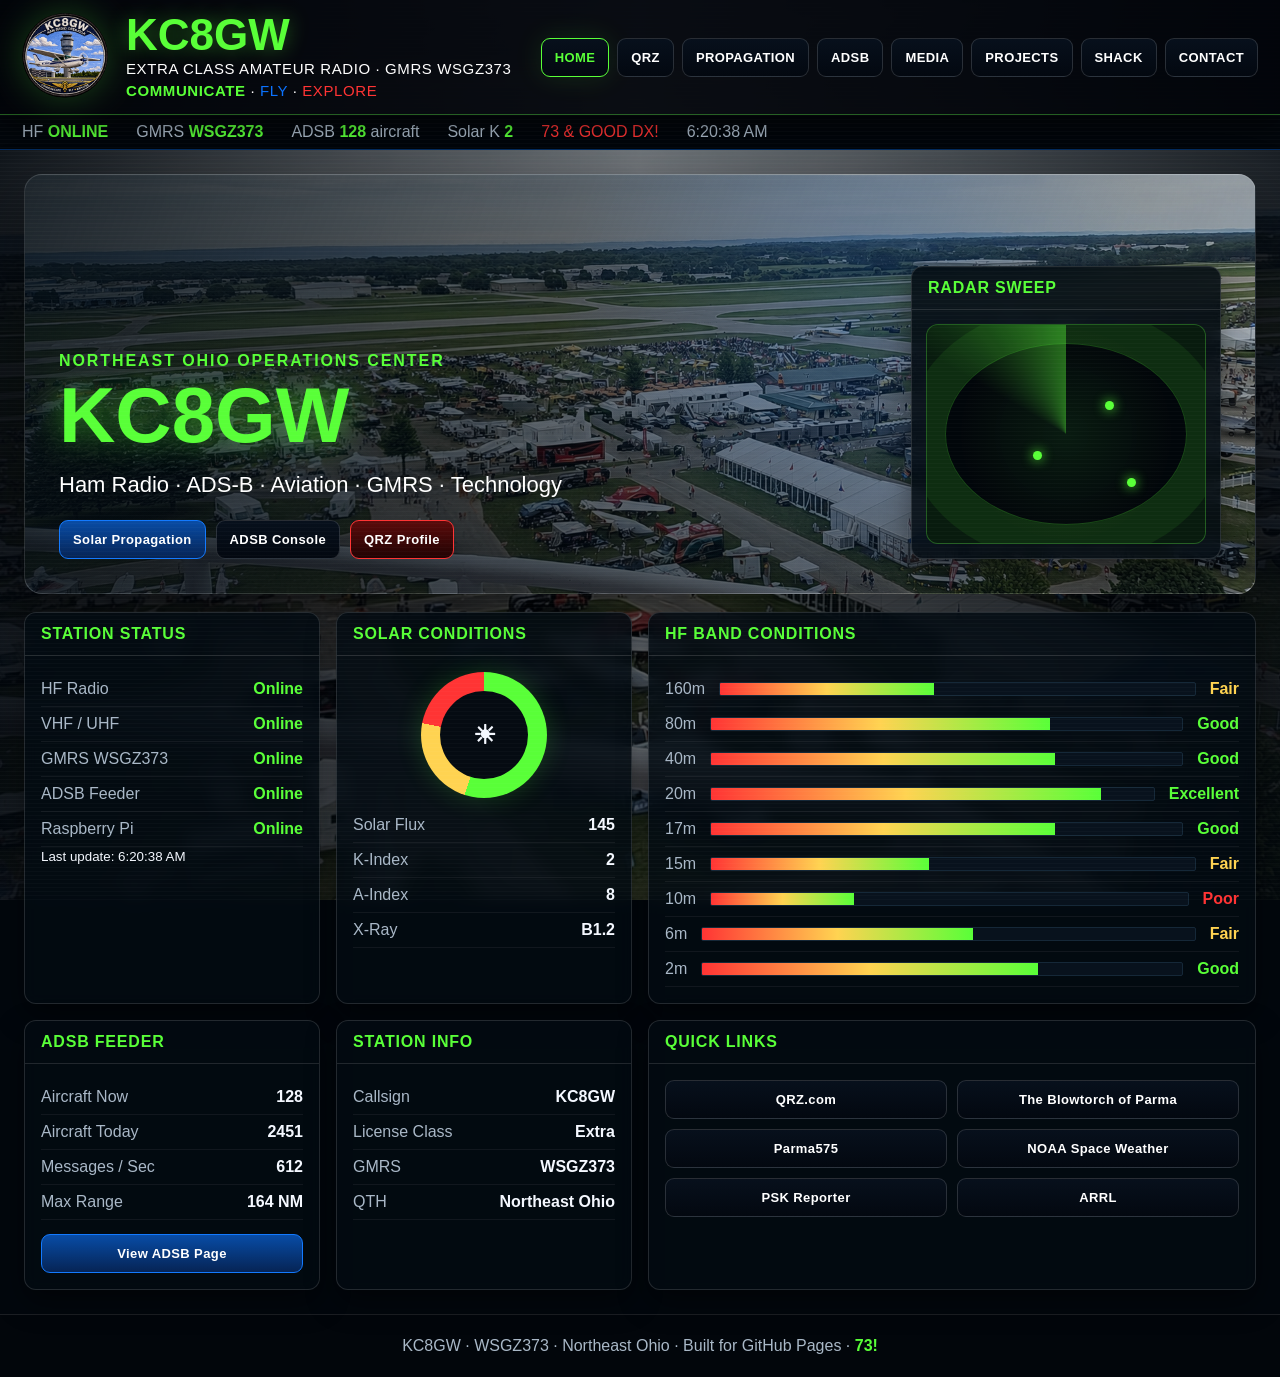
==== commit 51701163: "v3.1" ====
--- a/index.html
+++ b/index.html
@@ -1 +1,133 @@
-<!doctype html><html lang="en"><head><meta charset="utf-8"><meta name="viewport" content="width=device-width,initial-scale=1"><title>KC8GW Operations Center</title><link rel="stylesheet" href="assets/css/style.css"></head><body><header class="topbar"><img class="logo" src="assets/images/kc8gw-patch.png" alt="KC8GW Patch"><div class="brand"><h1>KC8GW</h1><p>EXTRA CLASS HAM RADIO OPERATOR</p><p><b>COMMUNICATE</b> · <span style="color:var(--blue)">FLY</span> · <span class="red">EXPLORE</span></p></div><nav><a href="index.html" class="active">⌂ HOME</a><a href="qrz.html" class="">QRZ</a><a href="propagation.html" class="">☼ PROPAGATION</a><a href="adsb.html" class="">✈ ADSB</a><a href="media.html" class="">▧ MEDIA</a><a href="projects.html" class="">⚙ PROJECTS</a><a href="shack.html" class="">▣ SHACK</a><a href="contact.html" class="">✉ CONTACT</a></nav></header><div class="ticker"><span>HF <b>ONLINE</b></span><span>GMRS WSGZ373 <b>ONLINE</b></span><span>ADSB <b id="aircraft_now">128</b> aircraft</span><span>Solar K <b id="kindex">2</b></span><span class="alert">73 & GOOD DX!</span><span data-clock></span></div><main><section class="hero"><div class="card"><h3>Station Status</h3><div class="body"><div class="status-row"><span>HF Radio</span><b class="ok">Online</b></div><div class="status-row"><span>VHF / UHF</span><b class="ok">Online</b></div><div class="status-row"><span>GMRS WSGZ373</span><b class="ok">Online</b></div><div class="status-row"><span>ADSB Feeder</span><b class="ok">Online</b></div><div class="status-row"><span>Raspberry Pi</span><b class="ok">Online</b></div><div class="status-row"><span>Internet</span><b class="ok">Online</b></div><br><small>Last update: <span data-clock></span></small></div></div><div class="hero-title"><p>WELCOME TO</p><h2>KC8GW</h2><p>HAM RADIO · AVIATION · TECHNOLOGY</p><p>📍 Northeast Ohio, USA</p></div><div class="card"><h3 class="bad">ON THE AIR</h3><div class="body"><div class="data-row"><span>Mode</span><b>SSB</b></div><div class="data-row"><span>Band</span><b>20m</b></div><div class="data-row"><span>Frequency</span><b>14.250 MHz</b></div><div class="data-row"><span>UTC</span><b data-clock></b></div><br><a class="btn red" href="qrz.html">73 & GOOD DX!</a></div></div></section><section class="grid"><div class="instrument span3"><h3>Solar Conditions</h3><div class="body"><div class="gauge"><span>☀</span></div><div class="data-row"><span>Solar Flux</span><b>145</b></div><div class="data-row"><span>K-Index</span><b id="kindex">2</b></div><div class="data-row"><span>A-Index</span><b>8</b></div><div class="data-row"><span>X-Ray</span><b>B1.2</b></div></div></div><div class="instrument span3 bands"><h3>HF Band Conditions</h3><div class="body"><div class="data-row"><span>160m</span><div class="bar"><div class="fill" style="width:45%"></div></div><b class="warn">Fair</b></div><div class="data-row"><span>80m</span><div class="bar"><div class="fill" style="width:72%"></div></div><b class="ok">Good</b></div><div class="data-row"><span>40m</span><div class="bar"><div class="fill" style="width:73%"></div></div><b class="ok">Good</b></div><div class="data-row"><span>20m</span><div class="bar"><div class="fill" style="width:88%"></div></div><b class="ok">Excellent</b></div><div class="data-row"><span>17m</span><div class="bar"><div class="fill" style="width:73%"></div></div><b class="ok">Good</b></div><div class="data-row"><span>15m</span><div class="bar"><div class="fill" style="width:45%"></div></div><b class="warn">Fair</b></div><div class="data-row"><span>10m</span><div class="bar"><div class="fill" style="width:30%"></div></div><b class="bad">Poor</b></div><div class="data-row"><span>6m</span><div class="bar"><div class="fill" style="width:55%"></div></div><b class="warn">Fair</b></div><div class="data-row"><span>2m</span><div class="bar"><div class="fill" style="width:70%"></div></div><b class="ok">Good</b></div></div></div><div class="instrument span3"><h3>ADSB Feeder</h3><div class="body"><div class="data-row"><span>Aircraft Now</span><b id="aircraft_now">128</b></div><div class="data-row"><span>Aircraft Today</span><b id="aircraft_today">2451</b></div><div class="data-row"><span>Messages / Sec</span><b id="messages_sec">612</b></div><div class="data-row"><span>Max Range</span><b><span id="max_range_nm">164</span> NM</b></div><div class="data-row"><span>Status</span><b class="ok" id="status">Online</b></div><br><a class="btn blue" href="adsb.html">View ADSB Page →</a></div></div><div class="instrument span3"><h3>Latest Media</h3><div class="body"><div class="media-grid"><div class="media-tile">Aviation</div><div class="media-tile">Radio</div><div class="media-tile">Shack</div><div class="media-tile">ADSB</div><div class="media-tile">GMRS</div><div class="media-tile">Projects</div></div><br><a class="btn blue" href="media.html">View Media Gallery →</a></div></div><div class="card span4"><h3>Station Info</h3><div class="body"><div class="data-row"><span>Callsign</span><b>KC8GW</b></div><div class="data-row"><span>License Class</span><b>Extra</b></div><div class="data-row"><span>GMRS</span><b>WSGZ373</b></div><div class="data-row"><span>QTH</span><b>Northeast Ohio</b></div></div></div><div class="card span4"><h3>Recent Activity</h3><div class="body"><div class="data-row"><span>Today</span><span>Solar data updated</span></div><div class="data-row"><span>Today</span><span>ADSB feeder online</span></div><div class="data-row"><span>Today</span><span>Media gallery ready</span></div></div></div><div class="card span4"><h3>Quick Links</h3><div class="body quick"><a class="btn" href="https://www.qrz.com/db/KC8GW">QRZ.com</a><a class="btn" href="https://www.arrl.org/">ARRL</a><a class="btn" href="https://www.theblowtorchofparma.com/">Blowtorch of Parma</a><a class="btn" href="https://www.parma575.com/">Parma575</a><a class="btn" href="https://www.swpc.noaa.gov/">Space Weather</a><a class="btn" href="https://pskreporter.info/">PSK Reporter</a></div></div></section></main><footer class="footer">KC8GW · WSGZ373 · Northeast Ohio · Built for GitHub Pages · <b style="color:var(--green)">73!</b></footer><script src="assets/js/app.js"></script></body></html>+<!doctype html>
+<html lang="en">
+<head>
+  <meta charset="utf-8">
+  <meta name="viewport" content="width=device-width, initial-scale=1">
+  <title>KC8GW Operations Center</title>
+  <link rel="stylesheet" href="assets/css/style.css">
+</head>
+<body>
+<header class="topbar">
+  <a class="logo-wrap" href="index.html"><img class="logo" src="assets/images/kc8gw-patch.png" alt="KC8GW Patch"></a>
+  <div class="brand">
+    <h1>KC8GW</h1>
+    <p>EXTRA CLASS AMATEUR RADIO · GMRS WSGZ373</p>
+    <p><b>COMMUNICATE</b> · <span class="blue-text">FLY</span> · <span class="red-text">EXPLORE</span></p>
+  </div>
+  <nav>
+    <a href="index.html" class="active">HOME</a>
+    <a href="qrz.html">QRZ</a>
+    <a href="propagation.html">PROPAGATION</a>
+    <a href="adsb.html">ADSB</a>
+    <a href="media.html">MEDIA</a>
+    <a href="projects.html">PROJECTS</a>
+    <a href="shack.html">SHACK</a>
+    <a href="contact.html">CONTACT</a>
+  </nav>
+</header>
+
+<div class="ticker">
+  <span>HF <b>ONLINE</b></span>
+  <span>GMRS <b>WSGZ373</b></span>
+  <span>ADSB <b id="aircraft_now">128</b> aircraft</span>
+  <span>Solar K <b id="kindex">2</b></span>
+  <span class="alert">73 & GOOD DX!</span>
+  <span data-clock></span>
+</div>
+
+<main class="home-main">
+  <section class="cockpit-hero">
+    <div class="hero-overlay"></div>
+    <div class="hero-copy">
+      <p class="eyebrow">NORTHEAST OHIO OPERATIONS CENTER</p>
+      <h2>KC8GW</h2>
+      <p class="subtitle">Ham Radio · ADS-B · Aviation · GMRS · Technology</p>
+      <div class="hero-buttons">
+        <a class="btn blue" href="propagation.html">Solar Propagation</a>
+        <a class="btn" href="adsb.html">ADSB Console</a>
+        <a class="btn red" href="qrz.html">QRZ Profile</a>
+      </div>
+    </div>
+    <div class="glass-instrument mini-radar">
+      <h3>RADAR SWEEP</h3>
+      <div class="radar small-radar"><span class="target t1"></span><span class="target t2"></span><span class="target t3"></span></div>
+    </div>
+  </section>
+
+  <section class="dashboard-grid">
+    <article class="instrument">
+      <h3>Station Status</h3>
+      <div class="body">
+        <div class="status-row"><span>HF Radio</span><b class="ok">Online</b></div>
+        <div class="status-row"><span>VHF / UHF</span><b class="ok">Online</b></div>
+        <div class="status-row"><span>GMRS WSGZ373</span><b class="ok">Online</b></div>
+        <div class="status-row"><span>ADSB Feeder</span><b class="ok">Online</b></div>
+        <div class="status-row"><span>Raspberry Pi</span><b class="ok">Online</b></div>
+        <small>Last update: <span data-clock></span></small>
+      </div>
+    </article>
+
+    <article class="instrument">
+      <h3>Solar Conditions</h3>
+      <div class="body center">
+        <div class="gauge"><span>☀</span></div>
+        <div class="data-row"><span>Solar Flux</span><b>145</b></div>
+        <div class="data-row"><span>K-Index</span><b>2</b></div>
+        <div class="data-row"><span>A-Index</span><b>8</b></div>
+        <div class="data-row"><span>X-Ray</span><b>B1.2</b></div>
+      </div>
+    </article>
+
+    <article class="instrument bands wide">
+      <h3>HF Band Conditions</h3>
+      <div class="body">
+        <div class="data-row"><span>160m</span><div class="bar"><div class="fill" style="width:45%"></div></div><b class="warn">Fair</b></div>
+        <div class="data-row"><span>80m</span><div class="bar"><div class="fill" style="width:72%"></div></div><b class="ok">Good</b></div>
+        <div class="data-row"><span>40m</span><div class="bar"><div class="fill" style="width:73%"></div></div><b class="ok">Good</b></div>
+        <div class="data-row"><span>20m</span><div class="bar"><div class="fill" style="width:88%"></div></div><b class="ok">Excellent</b></div>
+        <div class="data-row"><span>17m</span><div class="bar"><div class="fill" style="width:73%"></div></div><b class="ok">Good</b></div>
+        <div class="data-row"><span>15m</span><div class="bar"><div class="fill" style="width:45%"></div></div><b class="warn">Fair</b></div>
+        <div class="data-row"><span>10m</span><div class="bar"><div class="fill" style="width:30%"></div></div><b class="bad">Poor</b></div>
+        <div class="data-row"><span>6m</span><div class="bar"><div class="fill" style="width:55%"></div></div><b class="warn">Fair</b></div>
+        <div class="data-row"><span>2m</span><div class="bar"><div class="fill" style="width:70%"></div></div><b class="ok">Good</b></div>
+      </div>
+    </article>
+
+    <article class="instrument">
+      <h3>ADSB Feeder</h3>
+      <div class="body">
+        <div class="data-row"><span>Aircraft Now</span><b>128</b></div>
+        <div class="data-row"><span>Aircraft Today</span><b>2451</b></div>
+        <div class="data-row"><span>Messages / Sec</span><b>612</b></div>
+        <div class="data-row"><span>Max Range</span><b>164 NM</b></div>
+        <a class="btn blue full" href="adsb.html">View ADSB Page</a>
+      </div>
+    </article>
+
+    <article class="instrument">
+      <h3>Station Info</h3>
+      <div class="body">
+        <div class="data-row"><span>Callsign</span><b>KC8GW</b></div>
+        <div class="data-row"><span>License Class</span><b>Extra</b></div>
+        <div class="data-row"><span>GMRS</span><b>WSGZ373</b></div>
+        <div class="data-row"><span>QTH</span><b>Northeast Ohio</b></div>
+      </div>
+    </article>
+
+    <article class="instrument wide">
+      <h3>Quick Links</h3>
+      <div class="body quick">
+        <a class="btn" href="https://www.qrz.com/db/KC8GW">QRZ.com</a>
+        <a class="btn" href="https://www.theblowtorchofparma.com/">The Blowtorch of Parma</a>
+        <a class="btn" href="https://www.parma575.com/">Parma575</a>
+        <a class="btn" href="https://www.swpc.noaa.gov/">NOAA Space Weather</a>
+        <a class="btn" href="https://pskreporter.info/">PSK Reporter</a>
+        <a class="btn" href="https://www.arrl.org/">ARRL</a>
+      </div>
+    </article>
+  </section>
+</main>
+<footer class="footer">KC8GW · WSGZ373 · Northeast Ohio · Built for GitHub Pages · <b>73!</b></footer>
+<script src="assets/js/app.js"></script>
+</body>
+</html>
--- a/assets/css/style.css
+++ b/assets/css/style.css
@@ -1 +1,4 @@
-:root{--bg:#02070d;--panel:rgba(3,11,18,.84);--panel2:rgba(5,17,28,.92);--line:rgba(96,255,72,.35);--green:#59ff38;--blue:#0b73ff;--red:#ff3434;--gold:#ffd351;--text:#f4f8ff;--muted:#a9b8c7;--shadow:0 0 28px rgba(89,255,56,.12)}*{box-sizing:border-box}body{margin:0;background:var(--bg);color:var(--text);font-family:Segoe UI,Roboto,Arial,sans-serif;min-height:100vh}body:before{content:"";position:fixed;inset:0;background:linear-gradient(90deg,rgba(2,7,13,.86),rgba(2,7,13,.45),rgba(2,7,13,.82)),url('../images/oshkosh-airshow-bg.png') center/cover no-repeat;z-index:-3}body:after{content:"";position:fixed;inset:0;background:repeating-linear-gradient(0deg,rgba(255,255,255,.025),rgba(255,255,255,.025) 1px,transparent 1px,transparent 4px);pointer-events:none;z-index:10}.topbar{display:flex;gap:24px;align-items:center;padding:12px 28px;background:rgba(0,3,8,.88);border-bottom:1px solid var(--line);position:sticky;top:0;z-index:20;box-shadow:0 10px 25px rgba(0,0,0,.5)}.logo{width:118px;height:118px;border-radius:50%;object-fit:cover;filter:drop-shadow(0 0 18px rgba(89,255,56,.25));margin-bottom:-40px}.brand h1{font-size:52px;line-height:.9;margin:0;color:var(--green);text-shadow:0 0 20px rgba(89,255,56,.4)}.brand p{margin:6px 0 0;color:#fff;font-size:20px}.brand b{color:var(--green)}.brand .red{color:var(--red)}nav{margin-left:auto;display:flex;gap:8px;flex-wrap:wrap}nav a,.btn{color:#fff;text-decoration:none;padding:13px 16px;border:1px solid rgba(255,255,255,.15);border-radius:9px;background:linear-gradient(#07101c,#030810);display:inline-flex;gap:8px;align-items:center}nav a.active,nav a:hover,.btn:hover{border-color:var(--green);color:var(--green);box-shadow:var(--shadow)}.btn.blue{background:linear-gradient(180deg,#084ca6,#062455);border-color:#137aff}.btn.red{background:linear-gradient(180deg,#5b0b0b,#210303);border-color:var(--red);color:#fff}.ticker{display:flex;gap:28px;overflow:hidden;white-space:nowrap;padding:8px 28px;background:#02060b;border-bottom:1px solid rgba(11,115,255,.35);color:var(--muted)}.ticker b{color:var(--green)}.ticker .alert{color:var(--red)}main{padding:70px 24px 28px}.hero{min-height:370px;display:grid;grid-template-columns:260px 1fr 280px;gap:22px;align-items:center}.hero-title h2{font-size:62px;margin:0;color:var(--green);text-shadow:0 0 24px rgba(89,255,56,.6)}.hero-title p{font-size:20px}.card,.instrument{background:var(--panel);border:1px solid rgba(255,255,255,.13);border-radius:12px;box-shadow:0 12px 30px rgba(0,0,0,.45);backdrop-filter:blur(7px);overflow:hidden}.card h3,.instrument h3{margin:0;padding:12px 16px;border-bottom:1px solid rgba(255,255,255,.12);color:var(--green);font-size:18px;text-transform:uppercase;letter-spacing:.04em}.card .body,.instrument .body{padding:16px}.status-row,.data-row{display:flex;justify-content:space-between;gap:14px;padding:7px 0;border-bottom:1px solid rgba(255,255,255,.06)}.ok{color:var(--green)}.warn{color:var(--gold)}.bad{color:var(--red)}.grid{display:grid;grid-template-columns:repeat(12,1fr);gap:16px}.span3{grid-column:span 3}.span4{grid-column:span 4}.span5{grid-column:span 5}.span6{grid-column:span 6}.span7{grid-column:span 7}.span8{grid-column:span 8}.span12{grid-column:span 12}.gauge{height:130px;border-radius:50%;background:conic-gradient(var(--green) 0 55%,var(--gold) 55% 78%,var(--red) 78% 100%);display:grid;place-items:center;margin:auto;width:130px;box-shadow:0 0 26px rgba(89,255,56,.18)}.gauge span{background:#050b12;border-radius:50%;width:92px;height:92px;display:grid;place-items:center;font-size:24px;font-weight:700}.bands .bar{height:14px;background:#08121d;border:1px solid #152838;border-radius:2px;overflow:hidden;flex:1}.bands .fill{height:100%;background:linear-gradient(90deg,var(--red),var(--gold),var(--green))}.media-grid{display:grid;grid-template-columns:repeat(3,1fr);gap:8px}.media-tile{height:88px;background:linear-gradient(135deg,#123,#051);border:1px solid rgba(255,255,255,.12);border-radius:6px;display:grid;place-items:center;color:var(--muted)}.radar{position:relative;height:340px;border-radius:12px;background:radial-gradient(circle at 50% 50%,rgba(89,255,56,.08),rgba(0,0,0,.25) 60%),#02080d;border:1px solid var(--line);overflow:hidden}.radar:before{content:"";position:absolute;inset:-50%;background:conic-gradient(from 0deg,transparent 0 300deg,rgba(89,255,56,.4));animation:sweep 5s linear infinite}.radar:after{content:"";position:absolute;inset:18px;border:1px solid rgba(89,255,56,.25);border-radius:50%;box-shadow:0 0 0 45px rgba(89,255,56,.08),0 0 0 90px rgba(89,255,56,.05),0 0 0 135px rgba(89,255,56,.035)}@keyframes sweep{to{transform:rotate(360deg)}}.target{position:absolute;width:9px;height:9px;border-radius:50%;background:var(--green);box-shadow:0 0 12px var(--green);z-index:2}.footer{text-align:center;color:var(--muted);padding:22px;border-top:1px solid rgba(255,255,255,.1);background:#02060b}.page-title{padding:22px 0}.page-title h2{font-size:44px;color:var(--green);margin:0}.quick{display:grid;grid-template-columns:repeat(2,1fr);gap:10px}.form input,.form textarea{width:100%;padding:12px;border-radius:8px;border:1px solid rgba(255,255,255,.2);background:#06101a;color:#fff;margin:7px 0}code{background:#07111b;color:var(--green);padding:2px 6px;border-radius:4px}@media(max-width:950px){.topbar{align-items:flex-start}.brand h1{font-size:36px}.logo{width:84px;height:84px;margin-bottom:0}nav{width:100%}.hero{grid-template-columns:1fr}.grid{display:block}.card,.instrument{margin:0 0 16px}.span3,.span4,.span5,.span6,.span7,.span8,.span12{grid-column:auto}main{padding-top:24px}.media-grid,.quick{grid-template-columns:1fr}}
+:root{--bg:#02070d;--panel:rgba(3,11,18,.86);--panel2:rgba(5,17,28,.94);--line:rgba(96,255,72,.35);--green:#59ff38;--blue:#0b73ff;--red:#ff3434;--gold:#ffd351;--text:#f4f8ff;--muted:#a9b8c7;--shadow:0 0 28px rgba(89,255,56,.12)}
+*{box-sizing:border-box}html{scroll-behavior:smooth}body{margin:0;background:var(--bg);color:var(--text);font-family:Segoe UI,Roboto,Arial,sans-serif;min-height:100vh;overflow-x:hidden}body:before{content:"";position:fixed;inset:0;background:linear-gradient(90deg,rgba(2,7,13,.92),rgba(2,7,13,.50),rgba(2,7,13,.88)),url('../images/oshkosh-airshow-bg.png') center/cover no-repeat;z-index:-3}body:after{content:"";position:fixed;inset:0;background:repeating-linear-gradient(0deg,rgba(255,255,255,.025),rgba(255,255,255,.025) 1px,transparent 1px,transparent 4px);pointer-events:none;z-index:10}.topbar{display:grid;grid-template-columns:auto minmax(220px,1fr) auto;gap:18px;align-items:center;padding:12px 22px;background:rgba(0,3,8,.9);border-bottom:1px solid var(--line);position:sticky;top:0;z-index:20;box-shadow:0 10px 25px rgba(0,0,0,.5)}.logo-wrap{display:block}.logo{width:86px;height:86px;border-radius:50%;object-fit:cover;filter:drop-shadow(0 0 18px rgba(89,255,56,.25))}.brand h1{font-size:44px;line-height:.9;margin:0;color:var(--green);text-shadow:0 0 20px rgba(89,255,56,.4)}.brand p{margin:5px 0 0;color:#fff;font-size:15px;letter-spacing:.04em}.brand b{color:var(--green)}.blue-text{color:var(--blue)}.red-text{color:var(--red)}nav{display:flex;gap:8px;flex-wrap:wrap;justify-content:flex-end}nav a,.btn{color:#fff;text-decoration:none;padding:11px 13px;border:1px solid rgba(255,255,255,.15);border-radius:9px;background:linear-gradient(#07101c,#030810);display:inline-flex;gap:8px;align-items:center;justify-content:center;font-weight:700;font-size:13px;letter-spacing:.03em}nav a.active,nav a:hover,.btn:hover{border-color:var(--green);color:var(--green);box-shadow:var(--shadow)}.btn.blue{background:linear-gradient(180deg,#084ca6,#062455);border-color:#137aff}.btn.red{background:linear-gradient(180deg,#5b0b0b,#210303);border-color:var(--red);color:#fff}.btn.full{width:100%;margin-top:14px}.ticker{display:flex;gap:28px;overflow:hidden;white-space:nowrap;padding:8px 22px;background:#02060b;border-bottom:1px solid rgba(11,115,255,.35);color:var(--muted)}.ticker b{color:var(--green)}.ticker .alert{color:var(--red)}main{padding:24px}.home-main{max-width:1380px;margin:0 auto}.cockpit-hero{position:relative;min-height:420px;border:1px solid rgba(255,255,255,.14);border-radius:18px;overflow:hidden;background:linear-gradient(110deg,rgba(1,10,18,.86),rgba(1,10,18,.22)),url('../images/oshkosh-airshow-bg.png') center/cover no-repeat;box-shadow:0 24px 60px rgba(0,0,0,.45);display:grid;grid-template-columns:minmax(0,1fr) 310px;gap:22px;align-items:end;padding:34px;margin-bottom:18px}.hero-overlay{position:absolute;inset:0;background:radial-gradient(circle at 68% 35%,rgba(11,115,255,.16),transparent 35%),linear-gradient(0deg,rgba(2,7,13,.35),transparent 55%);pointer-events:none}.hero-copy{position:relative;z-index:2}.eyebrow{color:var(--green);font-weight:800;letter-spacing:.12em;margin:0 0 10px}.hero-copy h2{font-size:78px;line-height:.9;margin:0;color:var(--green);text-shadow:0 0 30px rgba(89,255,56,.5)}.subtitle{font-size:22px;max-width:700px;color:#fff}.hero-buttons{display:flex;flex-wrap:wrap;gap:10px;margin-top:18px}.glass-instrument,.card,.instrument{background:var(--panel);border:1px solid rgba(255,255,255,.13);border-radius:12px;box-shadow:0 12px 30px rgba(0,0,0,.45);backdrop-filter:blur(7px);overflow:hidden;position:relative;z-index:2}.card h3,.instrument h3,.glass-instrument h3{margin:0;padding:12px 16px;border-bottom:1px solid rgba(255,255,255,.12);color:var(--green);font-size:16px;text-transform:uppercase;letter-spacing:.05em}.card .body,.instrument .body,.glass-instrument .body{padding:16px}.dashboard-grid{display:grid;grid-template-columns:repeat(4,minmax(0,1fr));gap:16px}.wide{grid-column:span 2}.status-row,.data-row{display:flex;align-items:center;justify-content:space-between;gap:14px;padding:8px 0;border-bottom:1px solid rgba(255,255,255,.06)}.data-row span:first-child,.status-row span:first-child{color:var(--muted)}.ok{color:var(--green)}.warn{color:var(--gold)}.bad{color:var(--red)}.center{text-align:center}.gauge{height:126px;border-radius:50%;background:conic-gradient(var(--green) 0 55%,var(--gold) 55% 78%,var(--red) 78% 100%);display:grid;place-items:center;margin:0 auto 10px;width:126px;box-shadow:0 0 26px rgba(89,255,56,.18)}.gauge span{background:#050b12;border-radius:50%;width:88px;height:88px;display:grid;place-items:center;font-size:26px;font-weight:700}.bands .bar{height:14px;background:#08121d;border:1px solid #152838;border-radius:2px;overflow:hidden;flex:1;min-width:110px}.bands .fill{height:100%;background:linear-gradient(90deg,var(--red),var(--gold),var(--green))}.radar{position:relative;height:340px;border-radius:12px;background:radial-gradient(circle at 50% 50%,rgba(89,255,56,.08),rgba(0,0,0,.25) 60%),#02080d;border:1px solid var(--line);overflow:hidden}.small-radar{height:220px;margin:14px}.radar:before{content:"";position:absolute;inset:-50%;background:conic-gradient(from 0deg,transparent 0 300deg,rgba(89,255,56,.4));animation:sweep 5s linear infinite}.radar:after{content:"";position:absolute;inset:18px;border:1px solid rgba(89,255,56,.25);border-radius:50%;box-shadow:0 0 0 38px rgba(89,255,56,.08),0 0 0 76px rgba(89,255,56,.05),0 0 0 114px rgba(89,255,56,.035)}@keyframes sweep{to{transform:rotate(360deg)}}.target{position:absolute;width:9px;height:9px;border-radius:50%;background:var(--green);box-shadow:0 0 12px var(--green);z-index:2}.t1{left:64%;top:35%}.t2{left:38%;top:58%}.t3{left:72%;top:70%}.media-grid{display:grid;grid-template-columns:repeat(3,1fr);gap:8px}.media-tile{height:88px;background:linear-gradient(135deg,#123,#051);border:1px solid rgba(255,255,255,.12);border-radius:6px;display:grid;place-items:center;color:var(--muted)}.footer{text-align:center;color:var(--muted);padding:22px;border-top:1px solid rgba(255,255,255,.1);background:#02060b}.footer b{color:var(--green)}.page-title{padding:22px 0}.page-title h2{font-size:44px;color:var(--green);margin:0}.quick{display:grid;grid-template-columns:repeat(2,minmax(0,1fr));gap:10px}.form input,.form textarea{width:100%;padding:12px;border-radius:8px;border:1px solid rgba(255,255,255,.2);background:#06101a;color:#fff;margin:7px 0}code{background:#07111b;color:var(--green);padding:2px 6px;border-radius:4px}.grid{display:grid;grid-template-columns:repeat(12,1fr);gap:16px}.span3{grid-column:span 3}.span4{grid-column:span 4}.span5{grid-column:span 5}.span6{grid-column:span 6}.span7{grid-column:span 7}.span8{grid-column:span 8}.span12{grid-column:span 12}
+@media(max-width:1100px){.topbar{grid-template-columns:auto 1fr}.topbar nav{grid-column:1 / -1;justify-content:flex-start}.dashboard-grid{grid-template-columns:repeat(2,minmax(0,1fr))}.cockpit-hero{grid-template-columns:1fr}.mini-radar{display:none}.hero-copy h2{font-size:60px}}
+@media(max-width:680px){.topbar{display:block;text-align:center}.logo{width:78px;height:78px}.brand h1{font-size:36px}.brand p{font-size:13px}nav{justify-content:center;margin-top:12px}.ticker{gap:18px}.home-main,main{padding:14px}.cockpit-hero{min-height:360px;padding:22px}.hero-copy h2{font-size:48px}.subtitle{font-size:17px}.dashboard-grid{display:block}.instrument,.card{margin-bottom:14px}.wide{grid-column:auto}.quick,.media-grid{grid-template-columns:1fr}.data-row{font-size:14px}.bands .bar{min-width:70px}}
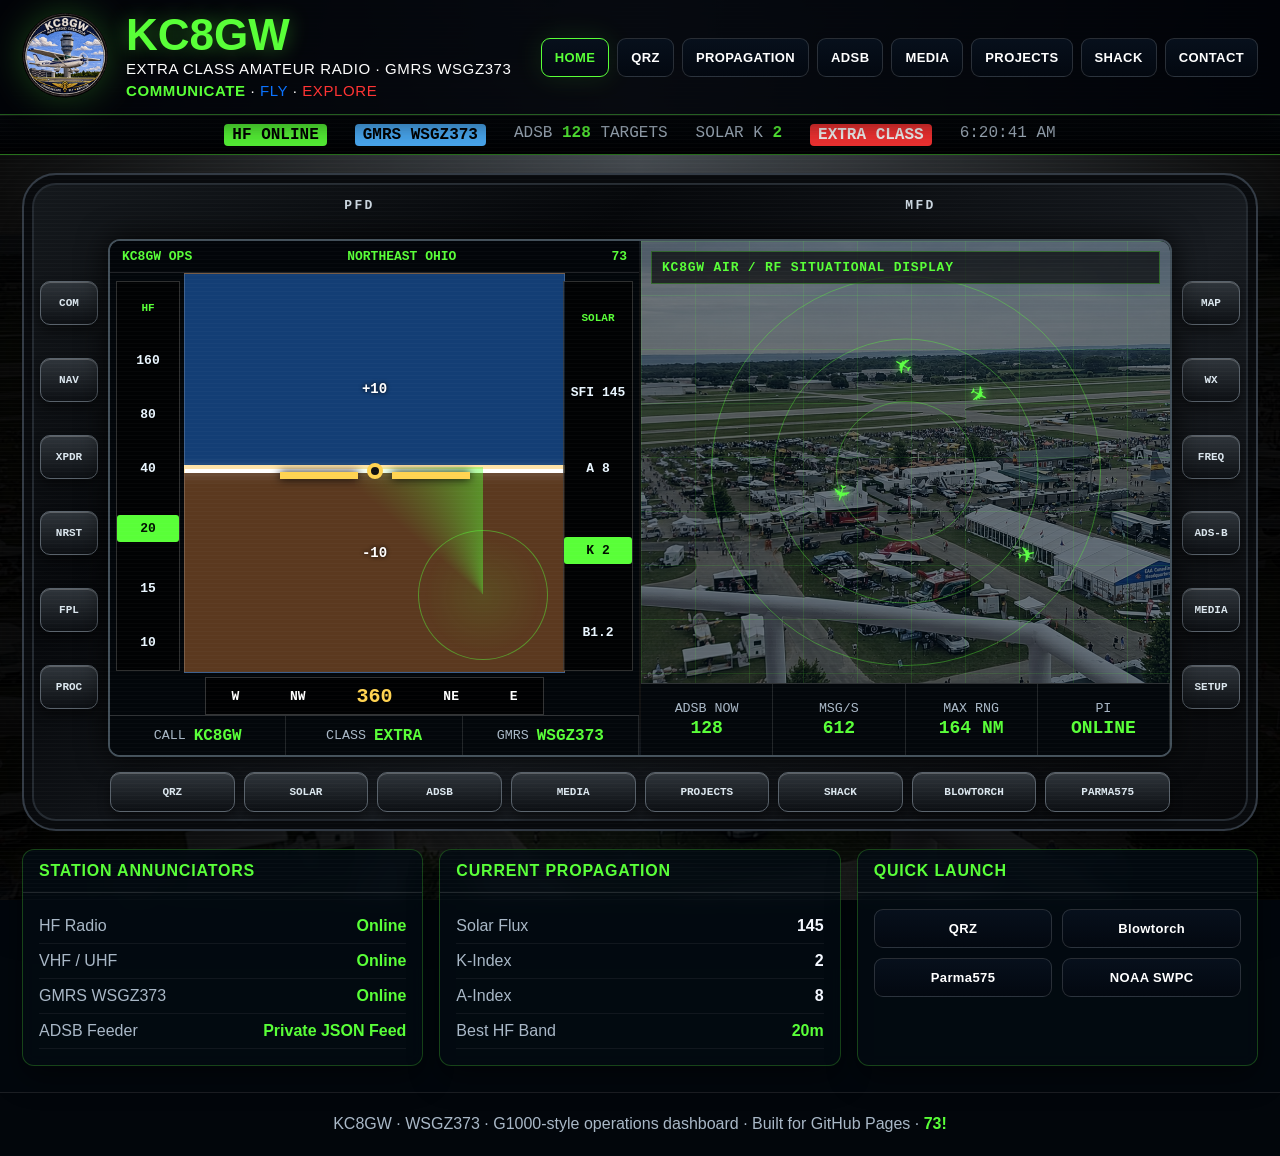
==== commit 1d19e2b6: "v3.2" ====
--- a/index.html
+++ b/index.html
@@ -3,11 +3,11 @@
 <head>
   <meta charset="utf-8">
   <meta name="viewport" content="width=device-width, initial-scale=1">
-  <title>KC8GW Operations Center</title>
+  <title>KC8GW G1000 Operations Center</title>
   <link rel="stylesheet" href="assets/css/style.css">
 </head>
-<body>
-<header class="topbar">
+<body class="g1000-home">
+<header class="topbar g1000-topbar">
   <a class="logo-wrap" href="index.html"><img class="logo" src="assets/images/kc8gw-patch.png" alt="KC8GW Patch"></a>
   <div class="brand">
     <h1>KC8GW</h1>
@@ -26,108 +26,112 @@
   </nav>
 </header>
 
-<div class="ticker">
-  <span>HF <b>ONLINE</b></span>
-  <span>GMRS <b>WSGZ373</b></span>
-  <span>ADSB <b id="aircraft_now">128</b> aircraft</span>
-  <span>Solar K <b id="kindex">2</b></span>
-  <span class="alert">73 & GOOD DX!</span>
+<div class="ticker g1000-annunciator">
+  <span class="green-chip">HF ONLINE</span>
+  <span class="blue-chip">GMRS WSGZ373</span>
+  <span>ADSB <b id="aircraft_now">128</b> TARGETS</span>
+  <span>SOLAR K <b id="kindex">2</b></span>
+  <span class="red-chip">EXTRA CLASS</span>
   <span data-clock></span>
 </div>
 
-<main class="home-main">
-  <section class="cockpit-hero">
-    <div class="hero-overlay"></div>
-    <div class="hero-copy">
-      <p class="eyebrow">NORTHEAST OHIO OPERATIONS CENTER</p>
-      <h2>KC8GW</h2>
-      <p class="subtitle">Ham Radio · ADS-B · Aviation · GMRS · Technology</p>
-      <div class="hero-buttons">
-        <a class="btn blue" href="propagation.html">Solar Propagation</a>
-        <a class="btn" href="adsb.html">ADSB Console</a>
-        <a class="btn red" href="qrz.html">QRZ Profile</a>
-      </div>
+<main class="g1000-main">
+  <section class="g1000-panel" aria-label="G1000 inspired operations dashboard">
+    <div class="bezel-label top-left">PFD</div>
+    <div class="bezel-label top-right">MFD</div>
+
+    <aside class="softkeys left-keys">
+      <span>COM</span><span>NAV</span><span>XPDR</span><span>NRST</span><span>FPL</span><span>PROC</span>
+    </aside>
+    <aside class="softkeys right-keys">
+      <span>MAP</span><span>WX</span><span>FREQ</span><span>ADS-B</span><span>MEDIA</span><span>SETUP</span>
+    </aside>
+
+    <div class="g1000-screen split-screen">
+      <section class="pfd-screen">
+        <div class="pfd-status-row">
+          <span>KC8GW OPS</span><span>NORTHEAST OHIO</span><span>73</span>
+        </div>
+        <div class="sky-ground">
+          <div class="horizon-line"></div>
+          <div class="pitch pitch-up">+10</div>
+          <div class="pitch pitch-zero">0</div>
+          <div class="pitch pitch-down">-10</div>
+          <div class="aircraft-symbol"><span></span></div>
+          <div class="radar-ring overlay-ring"><span class="sweep-arm"></span></div>
+        </div>
+        <div class="speed-tape tape"><b>HF</b><span>160</span><span>80</span><span>40</span><span class="selected">20</span><span>15</span><span>10</span></div>
+        <div class="alt-tape tape"><b>SOLAR</b><span>SFI 145</span><span>A 8</span><span class="selected">K 2</span><span>B1.2</span></div>
+        <div class="compass-arc"><span>W</span><span>NW</span><b>360</b><span>NE</span><span>E</span></div>
+        <div class="pfd-lower">
+          <div><small>CALL</small><b>KC8GW</b></div>
+          <div><small>CLASS</small><b>EXTRA</b></div>
+          <div><small>GMRS</small><b>WSGZ373</b></div>
+        </div>
+      </section>
+
+      <section class="mfd-screen">
+        <div class="mfd-map">
+          <img src="assets/images/oshkosh-airshow-bg.png" alt="Airshow background">
+          <div class="map-grid"></div>
+          <div class="range-ring r1"></div><div class="range-ring r2"></div><div class="range-ring r3"></div>
+          <span class="plane p1">✈</span><span class="plane p2">✈</span><span class="plane p3">✈</span><span class="plane p4">✈</span>
+          <div class="mfd-title">KC8GW AIR / RF SITUATIONAL DISPLAY</div>
+        </div>
+        <div class="engine-strip">
+          <div><small>ADSB NOW</small><b>128</b></div>
+          <div><small>MSG/S</small><b>612</b></div>
+          <div><small>MAX RNG</small><b>164 NM</b></div>
+          <div><small>PI</small><b class="ok">ONLINE</b></div>
+        </div>
+      </section>
     </div>
-    <div class="glass-instrument mini-radar">
-      <h3>RADAR SWEEP</h3>
-      <div class="radar small-radar"><span class="target t1"></span><span class="target t2"></span><span class="target t3"></span></div>
+
+    <div class="bottom-softkeys">
+      <a href="qrz.html">QRZ</a>
+      <a href="propagation.html">SOLAR</a>
+      <a href="adsb.html">ADSB</a>
+      <a href="media.html">MEDIA</a>
+      <a href="projects.html">PROJECTS</a>
+      <a href="shack.html">SHACK</a>
+      <a href="https://www.theblowtorchofparma.com/">BLOWTORCH</a>
+      <a href="https://www.parma575.com/">PARMA575</a>
     </div>
   </section>
 
-  <section class="dashboard-grid">
-    <article class="instrument">
-      <h3>Station Status</h3>
+  <section class="g1000-card-grid">
+    <article class="instrument g1000-card">
+      <h3>Station Annunciators</h3>
       <div class="body">
         <div class="status-row"><span>HF Radio</span><b class="ok">Online</b></div>
         <div class="status-row"><span>VHF / UHF</span><b class="ok">Online</b></div>
         <div class="status-row"><span>GMRS WSGZ373</span><b class="ok">Online</b></div>
-        <div class="status-row"><span>ADSB Feeder</span><b class="ok">Online</b></div>
-        <div class="status-row"><span>Raspberry Pi</span><b class="ok">Online</b></div>
-        <small>Last update: <span data-clock></span></small>
+        <div class="status-row"><span>ADSB Feeder</span><b class="ok">Private JSON Feed</b></div>
       </div>
     </article>
 
-    <article class="instrument">
-      <h3>Solar Conditions</h3>
-      <div class="body center">
-        <div class="gauge"><span>☀</span></div>
+    <article class="instrument g1000-card">
+      <h3>Current Propagation</h3>
+      <div class="body">
         <div class="data-row"><span>Solar Flux</span><b>145</b></div>
         <div class="data-row"><span>K-Index</span><b>2</b></div>
         <div class="data-row"><span>A-Index</span><b>8</b></div>
-        <div class="data-row"><span>X-Ray</span><b>B1.2</b></div>
+        <div class="data-row"><span>Best HF Band</span><b class="ok">20m</b></div>
       </div>
     </article>
 
-    <article class="instrument bands wide">
-      <h3>HF Band Conditions</h3>
-      <div class="body">
-        <div class="data-row"><span>160m</span><div class="bar"><div class="fill" style="width:45%"></div></div><b class="warn">Fair</b></div>
-        <div class="data-row"><span>80m</span><div class="bar"><div class="fill" style="width:72%"></div></div><b class="ok">Good</b></div>
-        <div class="data-row"><span>40m</span><div class="bar"><div class="fill" style="width:73%"></div></div><b class="ok">Good</b></div>
-        <div class="data-row"><span>20m</span><div class="bar"><div class="fill" style="width:88%"></div></div><b class="ok">Excellent</b></div>
-        <div class="data-row"><span>17m</span><div class="bar"><div class="fill" style="width:73%"></div></div><b class="ok">Good</b></div>
-        <div class="data-row"><span>15m</span><div class="bar"><div class="fill" style="width:45%"></div></div><b class="warn">Fair</b></div>
-        <div class="data-row"><span>10m</span><div class="bar"><div class="fill" style="width:30%"></div></div><b class="bad">Poor</b></div>
-        <div class="data-row"><span>6m</span><div class="bar"><div class="fill" style="width:55%"></div></div><b class="warn">Fair</b></div>
-        <div class="data-row"><span>2m</span><div class="bar"><div class="fill" style="width:70%"></div></div><b class="ok">Good</b></div>
-      </div>
-    </article>
-
-    <article class="instrument">
-      <h3>ADSB Feeder</h3>
-      <div class="body">
-        <div class="data-row"><span>Aircraft Now</span><b>128</b></div>
-        <div class="data-row"><span>Aircraft Today</span><b>2451</b></div>
-        <div class="data-row"><span>Messages / Sec</span><b>612</b></div>
-        <div class="data-row"><span>Max Range</span><b>164 NM</b></div>
-        <a class="btn blue full" href="adsb.html">View ADSB Page</a>
-      </div>
-    </article>
-
-    <article class="instrument">
-      <h3>Station Info</h3>
-      <div class="body">
-        <div class="data-row"><span>Callsign</span><b>KC8GW</b></div>
-        <div class="data-row"><span>License Class</span><b>Extra</b></div>
-        <div class="data-row"><span>GMRS</span><b>WSGZ373</b></div>
-        <div class="data-row"><span>QTH</span><b>Northeast Ohio</b></div>
-      </div>
-    </article>
-
-    <article class="instrument wide">
-      <h3>Quick Links</h3>
+    <article class="instrument g1000-card">
+      <h3>Quick Launch</h3>
       <div class="body quick">
-        <a class="btn" href="https://www.qrz.com/db/KC8GW">QRZ.com</a>
-        <a class="btn" href="https://www.theblowtorchofparma.com/">The Blowtorch of Parma</a>
+        <a class="btn" href="https://www.qrz.com/db/KC8GW">QRZ</a>
+        <a class="btn" href="https://www.theblowtorchofparma.com/">Blowtorch</a>
         <a class="btn" href="https://www.parma575.com/">Parma575</a>
-        <a class="btn" href="https://www.swpc.noaa.gov/">NOAA Space Weather</a>
-        <a class="btn" href="https://pskreporter.info/">PSK Reporter</a>
-        <a class="btn" href="https://www.arrl.org/">ARRL</a>
+        <a class="btn" href="https://www.swpc.noaa.gov/">NOAA SWPC</a>
       </div>
     </article>
   </section>
 </main>
-<footer class="footer">KC8GW · WSGZ373 · Northeast Ohio · Built for GitHub Pages · <b>73!</b></footer>
+<footer class="footer">KC8GW · WSGZ373 · G1000-style operations dashboard · Built for GitHub Pages · <b>73!</b></footer>
 <script src="assets/js/app.js"></script>
 </body>
 </html>
--- a/assets/css/style.css
+++ b/assets/css/style.css
@@ -2,3 +2,9 @@
 *{box-sizing:border-box}html{scroll-behavior:smooth}body{margin:0;background:var(--bg);color:var(--text);font-family:Segoe UI,Roboto,Arial,sans-serif;min-height:100vh;overflow-x:hidden}body:before{content:"";position:fixed;inset:0;background:linear-gradient(90deg,rgba(2,7,13,.92),rgba(2,7,13,.50),rgba(2,7,13,.88)),url('../images/oshkosh-airshow-bg.png') center/cover no-repeat;z-index:-3}body:after{content:"";position:fixed;inset:0;background:repeating-linear-gradient(0deg,rgba(255,255,255,.025),rgba(255,255,255,.025) 1px,transparent 1px,transparent 4px);pointer-events:none;z-index:10}.topbar{display:grid;grid-template-columns:auto minmax(220px,1fr) auto;gap:18px;align-items:center;padding:12px 22px;background:rgba(0,3,8,.9);border-bottom:1px solid var(--line);position:sticky;top:0;z-index:20;box-shadow:0 10px 25px rgba(0,0,0,.5)}.logo-wrap{display:block}.logo{width:86px;height:86px;border-radius:50%;object-fit:cover;filter:drop-shadow(0 0 18px rgba(89,255,56,.25))}.brand h1{font-size:44px;line-height:.9;margin:0;color:var(--green);text-shadow:0 0 20px rgba(89,255,56,.4)}.brand p{margin:5px 0 0;color:#fff;font-size:15px;letter-spacing:.04em}.brand b{color:var(--green)}.blue-text{color:var(--blue)}.red-text{color:var(--red)}nav{display:flex;gap:8px;flex-wrap:wrap;justify-content:flex-end}nav a,.btn{color:#fff;text-decoration:none;padding:11px 13px;border:1px solid rgba(255,255,255,.15);border-radius:9px;background:linear-gradient(#07101c,#030810);display:inline-flex;gap:8px;align-items:center;justify-content:center;font-weight:700;font-size:13px;letter-spacing:.03em}nav a.active,nav a:hover,.btn:hover{border-color:var(--green);color:var(--green);box-shadow:var(--shadow)}.btn.blue{background:linear-gradient(180deg,#084ca6,#062455);border-color:#137aff}.btn.red{background:linear-gradient(180deg,#5b0b0b,#210303);border-color:var(--red);color:#fff}.btn.full{width:100%;margin-top:14px}.ticker{display:flex;gap:28px;overflow:hidden;white-space:nowrap;padding:8px 22px;background:#02060b;border-bottom:1px solid rgba(11,115,255,.35);color:var(--muted)}.ticker b{color:var(--green)}.ticker .alert{color:var(--red)}main{padding:24px}.home-main{max-width:1380px;margin:0 auto}.cockpit-hero{position:relative;min-height:420px;border:1px solid rgba(255,255,255,.14);border-radius:18px;overflow:hidden;background:linear-gradient(110deg,rgba(1,10,18,.86),rgba(1,10,18,.22)),url('../images/oshkosh-airshow-bg.png') center/cover no-repeat;box-shadow:0 24px 60px rgba(0,0,0,.45);display:grid;grid-template-columns:minmax(0,1fr) 310px;gap:22px;align-items:end;padding:34px;margin-bottom:18px}.hero-overlay{position:absolute;inset:0;background:radial-gradient(circle at 68% 35%,rgba(11,115,255,.16),transparent 35%),linear-gradient(0deg,rgba(2,7,13,.35),transparent 55%);pointer-events:none}.hero-copy{position:relative;z-index:2}.eyebrow{color:var(--green);font-weight:800;letter-spacing:.12em;margin:0 0 10px}.hero-copy h2{font-size:78px;line-height:.9;margin:0;color:var(--green);text-shadow:0 0 30px rgba(89,255,56,.5)}.subtitle{font-size:22px;max-width:700px;color:#fff}.hero-buttons{display:flex;flex-wrap:wrap;gap:10px;margin-top:18px}.glass-instrument,.card,.instrument{background:var(--panel);border:1px solid rgba(255,255,255,.13);border-radius:12px;box-shadow:0 12px 30px rgba(0,0,0,.45);backdrop-filter:blur(7px);overflow:hidden;position:relative;z-index:2}.card h3,.instrument h3,.glass-instrument h3{margin:0;padding:12px 16px;border-bottom:1px solid rgba(255,255,255,.12);color:var(--green);font-size:16px;text-transform:uppercase;letter-spacing:.05em}.card .body,.instrument .body,.glass-instrument .body{padding:16px}.dashboard-grid{display:grid;grid-template-columns:repeat(4,minmax(0,1fr));gap:16px}.wide{grid-column:span 2}.status-row,.data-row{display:flex;align-items:center;justify-content:space-between;gap:14px;padding:8px 0;border-bottom:1px solid rgba(255,255,255,.06)}.data-row span:first-child,.status-row span:first-child{color:var(--muted)}.ok{color:var(--green)}.warn{color:var(--gold)}.bad{color:var(--red)}.center{text-align:center}.gauge{height:126px;border-radius:50%;background:conic-gradient(var(--green) 0 55%,var(--gold) 55% 78%,var(--red) 78% 100%);display:grid;place-items:center;margin:0 auto 10px;width:126px;box-shadow:0 0 26px rgba(89,255,56,.18)}.gauge span{background:#050b12;border-radius:50%;width:88px;height:88px;display:grid;place-items:center;font-size:26px;font-weight:700}.bands .bar{height:14px;background:#08121d;border:1px solid #152838;border-radius:2px;overflow:hidden;flex:1;min-width:110px}.bands .fill{height:100%;background:linear-gradient(90deg,var(--red),var(--gold),var(--green))}.radar{position:relative;height:340px;border-radius:12px;background:radial-gradient(circle at 50% 50%,rgba(89,255,56,.08),rgba(0,0,0,.25) 60%),#02080d;border:1px solid var(--line);overflow:hidden}.small-radar{height:220px;margin:14px}.radar:before{content:"";position:absolute;inset:-50%;background:conic-gradient(from 0deg,transparent 0 300deg,rgba(89,255,56,.4));animation:sweep 5s linear infinite}.radar:after{content:"";position:absolute;inset:18px;border:1px solid rgba(89,255,56,.25);border-radius:50%;box-shadow:0 0 0 38px rgba(89,255,56,.08),0 0 0 76px rgba(89,255,56,.05),0 0 0 114px rgba(89,255,56,.035)}@keyframes sweep{to{transform:rotate(360deg)}}.target{position:absolute;width:9px;height:9px;border-radius:50%;background:var(--green);box-shadow:0 0 12px var(--green);z-index:2}.t1{left:64%;top:35%}.t2{left:38%;top:58%}.t3{left:72%;top:70%}.media-grid{display:grid;grid-template-columns:repeat(3,1fr);gap:8px}.media-tile{height:88px;background:linear-gradient(135deg,#123,#051);border:1px solid rgba(255,255,255,.12);border-radius:6px;display:grid;place-items:center;color:var(--muted)}.footer{text-align:center;color:var(--muted);padding:22px;border-top:1px solid rgba(255,255,255,.1);background:#02060b}.footer b{color:var(--green)}.page-title{padding:22px 0}.page-title h2{font-size:44px;color:var(--green);margin:0}.quick{display:grid;grid-template-columns:repeat(2,minmax(0,1fr));gap:10px}.form input,.form textarea{width:100%;padding:12px;border-radius:8px;border:1px solid rgba(255,255,255,.2);background:#06101a;color:#fff;margin:7px 0}code{background:#07111b;color:var(--green);padding:2px 6px;border-radius:4px}.grid{display:grid;grid-template-columns:repeat(12,1fr);gap:16px}.span3{grid-column:span 3}.span4{grid-column:span 4}.span5{grid-column:span 5}.span6{grid-column:span 6}.span7{grid-column:span 7}.span8{grid-column:span 8}.span12{grid-column:span 12}
 @media(max-width:1100px){.topbar{grid-template-columns:auto 1fr}.topbar nav{grid-column:1 / -1;justify-content:flex-start}.dashboard-grid{grid-template-columns:repeat(2,minmax(0,1fr))}.cockpit-hero{grid-template-columns:1fr}.mini-radar{display:none}.hero-copy h2{font-size:60px}}
 @media(max-width:680px){.topbar{display:block;text-align:center}.logo{width:78px;height:78px}.brand h1{font-size:36px}.brand p{font-size:13px}nav{justify-content:center;margin-top:12px}.ticker{gap:18px}.home-main,main{padding:14px}.cockpit-hero{min-height:360px;padding:22px}.hero-copy h2{font-size:48px}.subtitle{font-size:17px}.dashboard-grid{display:block}.instrument,.card{margin-bottom:14px}.wide{grid-column:auto}.quick,.media-grid{grid-template-columns:1fr}.data-row{font-size:14px}.bands .bar{min-width:70px}}
+
+/* G1000 cockpit homepage upgrade */
+.g1000-home:before{background:linear-gradient(90deg,rgba(0,0,0,.94),rgba(0,7,14,.65),rgba(0,0,0,.94)),url('../images/oshkosh-airshow-bg.png') center/cover no-repeat}
+.g1000-main{max-width:1680px;margin:0 auto;padding:18px 22px 26px}.g1000-annunciator{justify-content:center;background:linear-gradient(180deg,#04070b,#010203);border-top:1px solid rgba(255,255,255,.09);border-bottom:1px solid rgba(89,255,56,.45);font-family:Consolas,Monaco,monospace}.green-chip,.blue-chip,.red-chip{padding:2px 8px;border-radius:4px;color:#000!important;font-weight:900}.green-chip{background:var(--green)}.blue-chip{background:#4db2ff}.red-chip{background:var(--red);color:#fff!important}.g1000-panel{position:relative;background:linear-gradient(145deg,#15191d,#06080b 30%,#171b20 60%,#050608);border-radius:34px;padding:64px 84px 72px;border:2px solid #333b45;box-shadow:inset 0 0 0 8px #080a0d,inset 0 0 0 10px #242a31,0 30px 90px rgba(0,0,0,.7);min-height:650px}.bezel-label{position:absolute;top:24px;color:#cbd6df;font:800 13px/1 Consolas,monospace;letter-spacing:.18em}.top-left{left:26%}.top-right{right:26%}.softkeys{position:absolute;top:90px;bottom:104px;width:58px;display:flex;flex-direction:column;justify-content:space-around}.left-keys{left:16px}.right-keys{right:16px}.softkeys span,.bottom-softkeys a{background:linear-gradient(180deg,#2f353b,#0c0f13);border:1px solid #59626b;border-radius:10px;color:#dce7ef;text-align:center;text-decoration:none;font:800 11px/1.1 Consolas,monospace;box-shadow:inset 0 1px 0 rgba(255,255,255,.22),0 6px 12px rgba(0,0,0,.45)}.softkeys span{padding:15px 4px;writing-mode:horizontal-tb}.bottom-softkeys{position:absolute;left:86px;right:86px;bottom:17px;display:grid;grid-template-columns:repeat(8,1fr);gap:9px}.bottom-softkeys a{padding:13px 4px}.bottom-softkeys a:hover{color:var(--green);border-color:var(--green);box-shadow:0 0 14px rgba(89,255,56,.25)}.g1000-screen{position:relative;background:#000;border:2px solid #43505a;border-radius:12px;box-shadow:inset 0 0 55px rgba(11,115,255,.11),0 0 30px rgba(0,0,0,.9);overflow:hidden;min-height:514px}.split-screen{display:grid;grid-template-columns:1fr 1fr;gap:2px;background:#111}.pfd-screen,.mfd-screen{position:relative;background:#02060a;overflow:hidden;min-height:514px}.pfd-status-row{position:absolute;top:0;left:0;right:0;z-index:5;display:flex;justify-content:space-between;background:#020509;border-bottom:1px solid rgba(255,255,255,.12);padding:8px 12px;color:var(--green);font:800 13px Consolas,monospace}.sky-ground{position:absolute;inset:32px 74px 82px;background:linear-gradient(#133e75 0 48%,#ffe1a1 48% 50%,#5b391f 50%);border:1px solid rgba(255,255,255,.18);overflow:hidden}.horizon-line{position:absolute;left:-20%;right:-20%;top:49%;border-top:4px solid #fff;box-shadow:0 0 12px rgba(255,255,255,.4)}.pitch{position:absolute;left:50%;transform:translateX(-50%);color:#fff;font:700 14px Consolas,monospace;text-shadow:0 0 4px #000}.pitch-up{top:27%}.pitch-zero{top:48%}.pitch-down{top:68%}.aircraft-symbol{position:absolute;left:50%;top:50%;width:190px;height:60px;transform:translate(-50%,-50%);z-index:6}.aircraft-symbol:before,.aircraft-symbol:after{content:"";position:absolute;top:29px;width:78px;border-top:7px solid #ffd351;filter:drop-shadow(0 0 5px #000)}.aircraft-symbol:before{left:0}.aircraft-symbol:after{right:0}.aircraft-symbol span{position:absolute;left:87px;top:20px;width:16px;height:16px;border:4px solid #ffd351;border-radius:50%;background:#111}.overlay-ring{position:absolute;right:16px;bottom:12px;width:130px;height:130px;border:1px solid rgba(89,255,56,.45);border-radius:50%;background:radial-gradient(circle,rgba(89,255,56,.09),transparent 65%)}.sweep-arm{position:absolute;inset:-50%;background:conic-gradient(transparent 0 310deg,rgba(89,255,56,.45));animation:sweep 4s linear infinite}.tape{position:absolute;top:40px;bottom:84px;width:64px;background:rgba(0,0,0,.72);border:1px solid rgba(255,255,255,.18);display:flex;flex-direction:column;justify-content:space-around;text-align:center;color:#eaf6ff;font:800 13px Consolas,monospace;z-index:4}.tape b{color:var(--green);font-size:11px}.tape .selected{background:var(--green);color:#001100;padding:6px 2px;border-radius:3px}.speed-tape{left:6px}.alt-tape{right:6px;width:70px}.compass-arc{position:absolute;left:95px;right:95px;bottom:40px;height:38px;background:rgba(0,0,0,.78);border:1px solid rgba(255,255,255,.2);display:flex;justify-content:space-around;align-items:center;color:#fff;font:800 13px Consolas,monospace}.compass-arc b{font-size:20px;color:#ffd351}.pfd-lower{position:absolute;left:0;right:0;bottom:0;height:40px;display:grid;grid-template-columns:repeat(3,1fr);background:#03070b;border-top:1px solid rgba(255,255,255,.16)}.pfd-lower div,.engine-strip div{display:flex;gap:8px;align-items:center;justify-content:center;border-right:1px solid rgba(255,255,255,.12);font-family:Consolas,monospace}.pfd-lower small,.engine-strip small{color:var(--muted)}.pfd-lower b,.engine-strip b{color:var(--green)}.mfd-map{position:absolute;inset:0 0 72px;overflow:hidden;background:#04101a}.mfd-map img{width:100%;height:100%;object-fit:cover;opacity:.42;filter:contrast(1.1) saturate(.85)}.map-grid{position:absolute;inset:0;background:linear-gradient(rgba(89,255,56,.12) 1px,transparent 1px),linear-gradient(90deg,rgba(89,255,56,.12) 1px,transparent 1px);background-size:54px 54px}.range-ring{position:absolute;left:50%;top:52%;transform:translate(-50%,-50%);border:1px solid rgba(89,255,56,.38);border-radius:50%}.r1{width:140px;height:140px}.r2{width:265px;height:265px}.r3{width:390px;height:390px}.plane{position:absolute;color:#5dff45;text-shadow:0 0 8px #5dff45;font-size:22px}.p1{left:62%;top:32%;transform:rotate(28deg)}.p2{left:36%;top:54%;transform:rotate(105deg)}.p3{left:71%;top:68%;transform:rotate(-12deg)}.p4{left:48%;top:25%;transform:rotate(210deg)}.mfd-title{position:absolute;top:10px;left:10px;right:10px;background:rgba(0,0,0,.65);border:1px solid rgba(89,255,56,.3);padding:8px 10px;color:var(--green);font:800 13px Consolas,monospace;letter-spacing:.06em}.engine-strip{position:absolute;left:0;right:0;bottom:0;height:72px;display:grid;grid-template-columns:repeat(4,1fr);background:#03070b;border-top:1px solid rgba(255,255,255,.16)}.engine-strip div{flex-direction:column;gap:2px}.engine-strip b{font-size:18px}.g1000-card-grid{display:grid;grid-template-columns:repeat(3,minmax(0,1fr));gap:16px;margin-top:18px}.g1000-card{border-color:rgba(89,255,56,.24)}
+@media(max-width:1100px){.g1000-panel{padding:54px 18px 74px;border-radius:22px}.softkeys{display:none}.bottom-softkeys{left:18px;right:18px;grid-template-columns:repeat(4,1fr)}.split-screen{grid-template-columns:1fr}.pfd-screen,.mfd-screen{min-height:460px}.mfd-screen{min-height:390px}.bezel-label{display:none}.g1000-card-grid{grid-template-columns:1fr}}
+@media(max-width:680px){.g1000-main{padding:12px}.g1000-panel{padding:14px 10px 120px}.g1000-screen{min-height:auto}.pfd-screen{min-height:430px}.mfd-screen{min-height:330px}.sky-ground{inset:32px 56px 82px}.tape{width:50px;font-size:11px}.alt-tape{width:56px}.compass-arc{left:58px;right:58px}.bottom-softkeys{grid-template-columns:repeat(2,1fr);bottom:12px}.g1000-annunciator{justify-content:flex-start}.hero-copy h2{font-size:42px}}
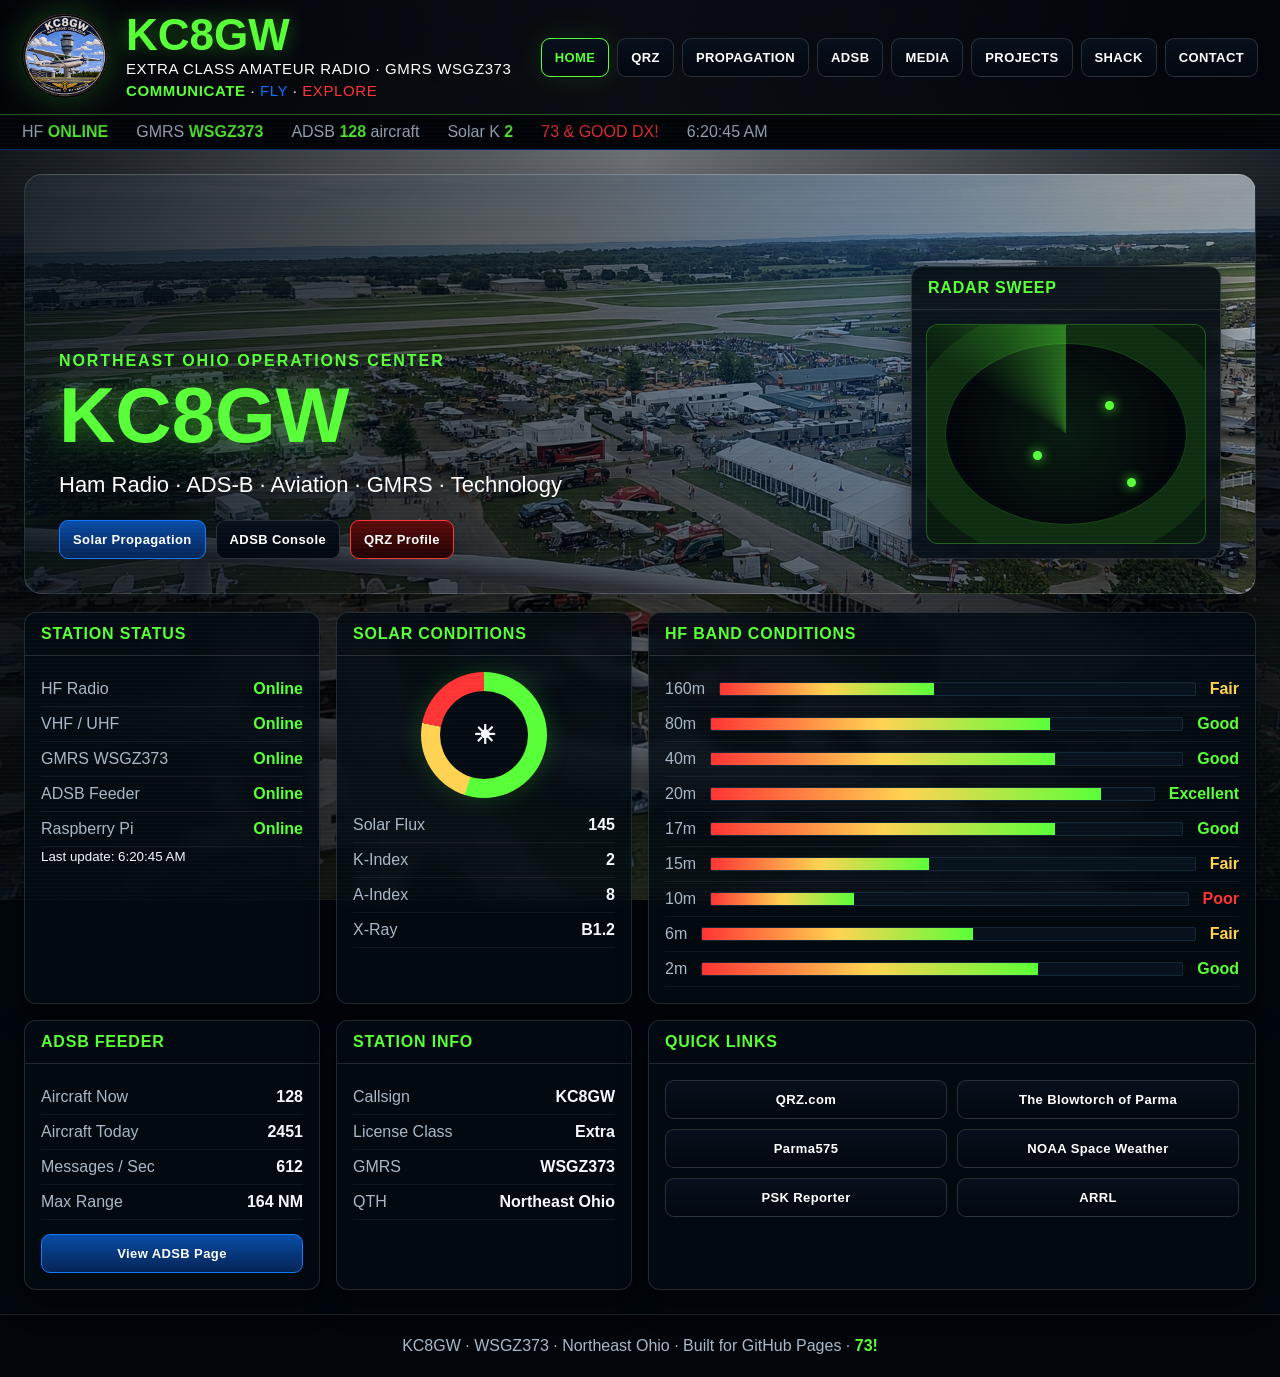
==== commit d7a437de: "v3.3" ====
--- a/index.html
+++ b/index.html
@@ -3,11 +3,11 @@
 <head>
   <meta charset="utf-8">
   <meta name="viewport" content="width=device-width, initial-scale=1">
-  <title>KC8GW G1000 Operations Center</title>
+  <title>KC8GW Operations Center</title>
   <link rel="stylesheet" href="assets/css/style.css">
 </head>
-<body class="g1000-home">
-<header class="topbar g1000-topbar">
+<body>
+<header class="topbar">
   <a class="logo-wrap" href="index.html"><img class="logo" src="assets/images/kc8gw-patch.png" alt="KC8GW Patch"></a>
   <div class="brand">
     <h1>KC8GW</h1>
@@ -26,112 +26,108 @@
   </nav>
 </header>
 
-<div class="ticker g1000-annunciator">
-  <span class="green-chip">HF ONLINE</span>
-  <span class="blue-chip">GMRS WSGZ373</span>
-  <span>ADSB <b id="aircraft_now">128</b> TARGETS</span>
-  <span>SOLAR K <b id="kindex">2</b></span>
-  <span class="red-chip">EXTRA CLASS</span>
+<div class="ticker">
+  <span>HF <b>ONLINE</b></span>
+  <span>GMRS <b>WSGZ373</b></span>
+  <span>ADSB <b id="aircraft_now">128</b> aircraft</span>
+  <span>Solar K <b id="kindex">2</b></span>
+  <span class="alert">73 & GOOD DX!</span>
   <span data-clock></span>
 </div>
 
-<main class="g1000-main">
-  <section class="g1000-panel" aria-label="G1000 inspired operations dashboard">
-    <div class="bezel-label top-left">PFD</div>
-    <div class="bezel-label top-right">MFD</div>
-
-    <aside class="softkeys left-keys">
-      <span>COM</span><span>NAV</span><span>XPDR</span><span>NRST</span><span>FPL</span><span>PROC</span>
-    </aside>
-    <aside class="softkeys right-keys">
-      <span>MAP</span><span>WX</span><span>FREQ</span><span>ADS-B</span><span>MEDIA</span><span>SETUP</span>
-    </aside>
-
-    <div class="g1000-screen split-screen">
-      <section class="pfd-screen">
-        <div class="pfd-status-row">
-          <span>KC8GW OPS</span><span>NORTHEAST OHIO</span><span>73</span>
-        </div>
-        <div class="sky-ground">
-          <div class="horizon-line"></div>
-          <div class="pitch pitch-up">+10</div>
-          <div class="pitch pitch-zero">0</div>
-          <div class="pitch pitch-down">-10</div>
-          <div class="aircraft-symbol"><span></span></div>
-          <div class="radar-ring overlay-ring"><span class="sweep-arm"></span></div>
-        </div>
-        <div class="speed-tape tape"><b>HF</b><span>160</span><span>80</span><span>40</span><span class="selected">20</span><span>15</span><span>10</span></div>
-        <div class="alt-tape tape"><b>SOLAR</b><span>SFI 145</span><span>A 8</span><span class="selected">K 2</span><span>B1.2</span></div>
-        <div class="compass-arc"><span>W</span><span>NW</span><b>360</b><span>NE</span><span>E</span></div>
-        <div class="pfd-lower">
-          <div><small>CALL</small><b>KC8GW</b></div>
-          <div><small>CLASS</small><b>EXTRA</b></div>
-          <div><small>GMRS</small><b>WSGZ373</b></div>
-        </div>
-      </section>
-
-      <section class="mfd-screen">
-        <div class="mfd-map">
-          <img src="assets/images/oshkosh-airshow-bg.png" alt="Airshow background">
-          <div class="map-grid"></div>
-          <div class="range-ring r1"></div><div class="range-ring r2"></div><div class="range-ring r3"></div>
-          <span class="plane p1">✈</span><span class="plane p2">✈</span><span class="plane p3">✈</span><span class="plane p4">✈</span>
-          <div class="mfd-title">KC8GW AIR / RF SITUATIONAL DISPLAY</div>
-        </div>
-        <div class="engine-strip">
-          <div><small>ADSB NOW</small><b>128</b></div>
-          <div><small>MSG/S</small><b>612</b></div>
-          <div><small>MAX RNG</small><b>164 NM</b></div>
-          <div><small>PI</small><b class="ok">ONLINE</b></div>
-        </div>
-      </section>
+<main class="home-main">
+  <section class="cockpit-hero">
+    <div class="hero-overlay"></div>
+    <div class="hero-copy">
+      <p class="eyebrow">NORTHEAST OHIO OPERATIONS CENTER</p>
+      <h2>KC8GW</h2>
+      <p class="subtitle">Ham Radio · ADS-B · Aviation · GMRS · Technology</p>
+      <div class="hero-buttons">
+        <a class="btn blue" href="propagation.html">Solar Propagation</a>
+        <a class="btn" href="adsb.html">ADSB Console</a>
+        <a class="btn red" href="qrz.html">QRZ Profile</a>
+      </div>
     </div>
-
-    <div class="bottom-softkeys">
-      <a href="qrz.html">QRZ</a>
-      <a href="propagation.html">SOLAR</a>
-      <a href="adsb.html">ADSB</a>
-      <a href="media.html">MEDIA</a>
-      <a href="projects.html">PROJECTS</a>
-      <a href="shack.html">SHACK</a>
-      <a href="https://www.theblowtorchofparma.com/">BLOWTORCH</a>
-      <a href="https://www.parma575.com/">PARMA575</a>
+    <div class="glass-instrument mini-radar">
+      <h3>RADAR SWEEP</h3>
+      <div class="radar small-radar"><span class="target t1"></span><span class="target t2"></span><span class="target t3"></span></div>
     </div>
   </section>
 
-  <section class="g1000-card-grid">
-    <article class="instrument g1000-card">
-      <h3>Station Annunciators</h3>
+  <section class="dashboard-grid">
+    <article class="instrument">
+      <h3>Station Status</h3>
       <div class="body">
         <div class="status-row"><span>HF Radio</span><b class="ok">Online</b></div>
         <div class="status-row"><span>VHF / UHF</span><b class="ok">Online</b></div>
         <div class="status-row"><span>GMRS WSGZ373</span><b class="ok">Online</b></div>
-        <div class="status-row"><span>ADSB Feeder</span><b class="ok">Private JSON Feed</b></div>
+        <div class="status-row"><span>ADSB Feeder</span><b class="ok">Online</b></div>
+        <div class="status-row"><span>Raspberry Pi</span><b class="ok">Online</b></div>
+        <small>Last update: <span data-clock></span></small>
       </div>
     </article>
 
-    <article class="instrument g1000-card">
-      <h3>Current Propagation</h3>
-      <div class="body">
+    <article class="instrument">
+      <h3>Solar Conditions</h3>
+      <div class="body center">
+        <div class="gauge"><span>☀</span></div>
         <div class="data-row"><span>Solar Flux</span><b>145</b></div>
         <div class="data-row"><span>K-Index</span><b>2</b></div>
         <div class="data-row"><span>A-Index</span><b>8</b></div>
-        <div class="data-row"><span>Best HF Band</span><b class="ok">20m</b></div>
+        <div class="data-row"><span>X-Ray</span><b>B1.2</b></div>
       </div>
     </article>
 
-    <article class="instrument g1000-card">
-      <h3>Quick Launch</h3>
+    <article class="instrument bands wide">
+      <h3>HF Band Conditions</h3>
+      <div class="body">
+        <div class="data-row"><span>160m</span><div class="bar"><div class="fill" style="width:45%"></div></div><b class="warn">Fair</b></div>
+        <div class="data-row"><span>80m</span><div class="bar"><div class="fill" style="width:72%"></div></div><b class="ok">Good</b></div>
+        <div class="data-row"><span>40m</span><div class="bar"><div class="fill" style="width:73%"></div></div><b class="ok">Good</b></div>
+        <div class="data-row"><span>20m</span><div class="bar"><div class="fill" style="width:88%"></div></div><b class="ok">Excellent</b></div>
+        <div class="data-row"><span>17m</span><div class="bar"><div class="fill" style="width:73%"></div></div><b class="ok">Good</b></div>
+        <div class="data-row"><span>15m</span><div class="bar"><div class="fill" style="width:45%"></div></div><b class="warn">Fair</b></div>
+        <div class="data-row"><span>10m</span><div class="bar"><div class="fill" style="width:30%"></div></div><b class="bad">Poor</b></div>
+        <div class="data-row"><span>6m</span><div class="bar"><div class="fill" style="width:55%"></div></div><b class="warn">Fair</b></div>
+        <div class="data-row"><span>2m</span><div class="bar"><div class="fill" style="width:70%"></div></div><b class="ok">Good</b></div>
+      </div>
+    </article>
+
+    <article class="instrument">
+      <h3>ADSB Feeder</h3>
+      <div class="body">
+        <div class="data-row"><span>Aircraft Now</span><b>128</b></div>
+        <div class="data-row"><span>Aircraft Today</span><b>2451</b></div>
+        <div class="data-row"><span>Messages / Sec</span><b>612</b></div>
+        <div class="data-row"><span>Max Range</span><b>164 NM</b></div>
+        <a class="btn blue full" href="adsb.html">View ADSB Page</a>
+      </div>
+    </article>
+
+    <article class="instrument">
+      <h3>Station Info</h3>
+      <div class="body">
+        <div class="data-row"><span>Callsign</span><b>KC8GW</b></div>
+        <div class="data-row"><span>License Class</span><b>Extra</b></div>
+        <div class="data-row"><span>GMRS</span><b>WSGZ373</b></div>
+        <div class="data-row"><span>QTH</span><b>Northeast Ohio</b></div>
+      </div>
+    </article>
+
+    <article class="instrument wide">
+      <h3>Quick Links</h3>
       <div class="body quick">
-        <a class="btn" href="https://www.qrz.com/db/KC8GW">QRZ</a>
-        <a class="btn" href="https://www.theblowtorchofparma.com/">Blowtorch</a>
+        <a class="btn" href="https://www.qrz.com/db/KC8GW">QRZ.com</a>
+        <a class="btn" href="https://www.theblowtorchofparma.com/">The Blowtorch of Parma</a>
         <a class="btn" href="https://www.parma575.com/">Parma575</a>
-        <a class="btn" href="https://www.swpc.noaa.gov/">NOAA SWPC</a>
+        <a class="btn" href="https://www.swpc.noaa.gov/">NOAA Space Weather</a>
+        <a class="btn" href="https://pskreporter.info/">PSK Reporter</a>
+        <a class="btn" href="https://www.arrl.org/">ARRL</a>
       </div>
     </article>
   </section>
 </main>
-<footer class="footer">KC8GW · WSGZ373 · G1000-style operations dashboard · Built for GitHub Pages · <b>73!</b></footer>
+<footer class="footer">KC8GW · WSGZ373 · Northeast Ohio · Built for GitHub Pages · <b>73!</b></footer>
 <script src="assets/js/app.js"></script>
 </body>
 </html>
--- a/assets/css/style.css
+++ b/assets/css/style.css
@@ -2,9 +2,3 @@
 *{box-sizing:border-box}html{scroll-behavior:smooth}body{margin:0;background:var(--bg);color:var(--text);font-family:Segoe UI,Roboto,Arial,sans-serif;min-height:100vh;overflow-x:hidden}body:before{content:"";position:fixed;inset:0;background:linear-gradient(90deg,rgba(2,7,13,.92),rgba(2,7,13,.50),rgba(2,7,13,.88)),url('../images/oshkosh-airshow-bg.png') center/cover no-repeat;z-index:-3}body:after{content:"";position:fixed;inset:0;background:repeating-linear-gradient(0deg,rgba(255,255,255,.025),rgba(255,255,255,.025) 1px,transparent 1px,transparent 4px);pointer-events:none;z-index:10}.topbar{display:grid;grid-template-columns:auto minmax(220px,1fr) auto;gap:18px;align-items:center;padding:12px 22px;background:rgba(0,3,8,.9);border-bottom:1px solid var(--line);position:sticky;top:0;z-index:20;box-shadow:0 10px 25px rgba(0,0,0,.5)}.logo-wrap{display:block}.logo{width:86px;height:86px;border-radius:50%;object-fit:cover;filter:drop-shadow(0 0 18px rgba(89,255,56,.25))}.brand h1{font-size:44px;line-height:.9;margin:0;color:var(--green);text-shadow:0 0 20px rgba(89,255,56,.4)}.brand p{margin:5px 0 0;color:#fff;font-size:15px;letter-spacing:.04em}.brand b{color:var(--green)}.blue-text{color:var(--blue)}.red-text{color:var(--red)}nav{display:flex;gap:8px;flex-wrap:wrap;justify-content:flex-end}nav a,.btn{color:#fff;text-decoration:none;padding:11px 13px;border:1px solid rgba(255,255,255,.15);border-radius:9px;background:linear-gradient(#07101c,#030810);display:inline-flex;gap:8px;align-items:center;justify-content:center;font-weight:700;font-size:13px;letter-spacing:.03em}nav a.active,nav a:hover,.btn:hover{border-color:var(--green);color:var(--green);box-shadow:var(--shadow)}.btn.blue{background:linear-gradient(180deg,#084ca6,#062455);border-color:#137aff}.btn.red{background:linear-gradient(180deg,#5b0b0b,#210303);border-color:var(--red);color:#fff}.btn.full{width:100%;margin-top:14px}.ticker{display:flex;gap:28px;overflow:hidden;white-space:nowrap;padding:8px 22px;background:#02060b;border-bottom:1px solid rgba(11,115,255,.35);color:var(--muted)}.ticker b{color:var(--green)}.ticker .alert{color:var(--red)}main{padding:24px}.home-main{max-width:1380px;margin:0 auto}.cockpit-hero{position:relative;min-height:420px;border:1px solid rgba(255,255,255,.14);border-radius:18px;overflow:hidden;background:linear-gradient(110deg,rgba(1,10,18,.86),rgba(1,10,18,.22)),url('../images/oshkosh-airshow-bg.png') center/cover no-repeat;box-shadow:0 24px 60px rgba(0,0,0,.45);display:grid;grid-template-columns:minmax(0,1fr) 310px;gap:22px;align-items:end;padding:34px;margin-bottom:18px}.hero-overlay{position:absolute;inset:0;background:radial-gradient(circle at 68% 35%,rgba(11,115,255,.16),transparent 35%),linear-gradient(0deg,rgba(2,7,13,.35),transparent 55%);pointer-events:none}.hero-copy{position:relative;z-index:2}.eyebrow{color:var(--green);font-weight:800;letter-spacing:.12em;margin:0 0 10px}.hero-copy h2{font-size:78px;line-height:.9;margin:0;color:var(--green);text-shadow:0 0 30px rgba(89,255,56,.5)}.subtitle{font-size:22px;max-width:700px;color:#fff}.hero-buttons{display:flex;flex-wrap:wrap;gap:10px;margin-top:18px}.glass-instrument,.card,.instrument{background:var(--panel);border:1px solid rgba(255,255,255,.13);border-radius:12px;box-shadow:0 12px 30px rgba(0,0,0,.45);backdrop-filter:blur(7px);overflow:hidden;position:relative;z-index:2}.card h3,.instrument h3,.glass-instrument h3{margin:0;padding:12px 16px;border-bottom:1px solid rgba(255,255,255,.12);color:var(--green);font-size:16px;text-transform:uppercase;letter-spacing:.05em}.card .body,.instrument .body,.glass-instrument .body{padding:16px}.dashboard-grid{display:grid;grid-template-columns:repeat(4,minmax(0,1fr));gap:16px}.wide{grid-column:span 2}.status-row,.data-row{display:flex;align-items:center;justify-content:space-between;gap:14px;padding:8px 0;border-bottom:1px solid rgba(255,255,255,.06)}.data-row span:first-child,.status-row span:first-child{color:var(--muted)}.ok{color:var(--green)}.warn{color:var(--gold)}.bad{color:var(--red)}.center{text-align:center}.gauge{height:126px;border-radius:50%;background:conic-gradient(var(--green) 0 55%,var(--gold) 55% 78%,var(--red) 78% 100%);display:grid;place-items:center;margin:0 auto 10px;width:126px;box-shadow:0 0 26px rgba(89,255,56,.18)}.gauge span{background:#050b12;border-radius:50%;width:88px;height:88px;display:grid;place-items:center;font-size:26px;font-weight:700}.bands .bar{height:14px;background:#08121d;border:1px solid #152838;border-radius:2px;overflow:hidden;flex:1;min-width:110px}.bands .fill{height:100%;background:linear-gradient(90deg,var(--red),var(--gold),var(--green))}.radar{position:relative;height:340px;border-radius:12px;background:radial-gradient(circle at 50% 50%,rgba(89,255,56,.08),rgba(0,0,0,.25) 60%),#02080d;border:1px solid var(--line);overflow:hidden}.small-radar{height:220px;margin:14px}.radar:before{content:"";position:absolute;inset:-50%;background:conic-gradient(from 0deg,transparent 0 300deg,rgba(89,255,56,.4));animation:sweep 5s linear infinite}.radar:after{content:"";position:absolute;inset:18px;border:1px solid rgba(89,255,56,.25);border-radius:50%;box-shadow:0 0 0 38px rgba(89,255,56,.08),0 0 0 76px rgba(89,255,56,.05),0 0 0 114px rgba(89,255,56,.035)}@keyframes sweep{to{transform:rotate(360deg)}}.target{position:absolute;width:9px;height:9px;border-radius:50%;background:var(--green);box-shadow:0 0 12px var(--green);z-index:2}.t1{left:64%;top:35%}.t2{left:38%;top:58%}.t3{left:72%;top:70%}.media-grid{display:grid;grid-template-columns:repeat(3,1fr);gap:8px}.media-tile{height:88px;background:linear-gradient(135deg,#123,#051);border:1px solid rgba(255,255,255,.12);border-radius:6px;display:grid;place-items:center;color:var(--muted)}.footer{text-align:center;color:var(--muted);padding:22px;border-top:1px solid rgba(255,255,255,.1);background:#02060b}.footer b{color:var(--green)}.page-title{padding:22px 0}.page-title h2{font-size:44px;color:var(--green);margin:0}.quick{display:grid;grid-template-columns:repeat(2,minmax(0,1fr));gap:10px}.form input,.form textarea{width:100%;padding:12px;border-radius:8px;border:1px solid rgba(255,255,255,.2);background:#06101a;color:#fff;margin:7px 0}code{background:#07111b;color:var(--green);padding:2px 6px;border-radius:4px}.grid{display:grid;grid-template-columns:repeat(12,1fr);gap:16px}.span3{grid-column:span 3}.span4{grid-column:span 4}.span5{grid-column:span 5}.span6{grid-column:span 6}.span7{grid-column:span 7}.span8{grid-column:span 8}.span12{grid-column:span 12}
 @media(max-width:1100px){.topbar{grid-template-columns:auto 1fr}.topbar nav{grid-column:1 / -1;justify-content:flex-start}.dashboard-grid{grid-template-columns:repeat(2,minmax(0,1fr))}.cockpit-hero{grid-template-columns:1fr}.mini-radar{display:none}.hero-copy h2{font-size:60px}}
 @media(max-width:680px){.topbar{display:block;text-align:center}.logo{width:78px;height:78px}.brand h1{font-size:36px}.brand p{font-size:13px}nav{justify-content:center;margin-top:12px}.ticker{gap:18px}.home-main,main{padding:14px}.cockpit-hero{min-height:360px;padding:22px}.hero-copy h2{font-size:48px}.subtitle{font-size:17px}.dashboard-grid{display:block}.instrument,.card{margin-bottom:14px}.wide{grid-column:auto}.quick,.media-grid{grid-template-columns:1fr}.data-row{font-size:14px}.bands .bar{min-width:70px}}
-
-/* G1000 cockpit homepage upgrade */
-.g1000-home:before{background:linear-gradient(90deg,rgba(0,0,0,.94),rgba(0,7,14,.65),rgba(0,0,0,.94)),url('../images/oshkosh-airshow-bg.png') center/cover no-repeat}
-.g1000-main{max-width:1680px;margin:0 auto;padding:18px 22px 26px}.g1000-annunciator{justify-content:center;background:linear-gradient(180deg,#04070b,#010203);border-top:1px solid rgba(255,255,255,.09);border-bottom:1px solid rgba(89,255,56,.45);font-family:Consolas,Monaco,monospace}.green-chip,.blue-chip,.red-chip{padding:2px 8px;border-radius:4px;color:#000!important;font-weight:900}.green-chip{background:var(--green)}.blue-chip{background:#4db2ff}.red-chip{background:var(--red);color:#fff!important}.g1000-panel{position:relative;background:linear-gradient(145deg,#15191d,#06080b 30%,#171b20 60%,#050608);border-radius:34px;padding:64px 84px 72px;border:2px solid #333b45;box-shadow:inset 0 0 0 8px #080a0d,inset 0 0 0 10px #242a31,0 30px 90px rgba(0,0,0,.7);min-height:650px}.bezel-label{position:absolute;top:24px;color:#cbd6df;font:800 13px/1 Consolas,monospace;letter-spacing:.18em}.top-left{left:26%}.top-right{right:26%}.softkeys{position:absolute;top:90px;bottom:104px;width:58px;display:flex;flex-direction:column;justify-content:space-around}.left-keys{left:16px}.right-keys{right:16px}.softkeys span,.bottom-softkeys a{background:linear-gradient(180deg,#2f353b,#0c0f13);border:1px solid #59626b;border-radius:10px;color:#dce7ef;text-align:center;text-decoration:none;font:800 11px/1.1 Consolas,monospace;box-shadow:inset 0 1px 0 rgba(255,255,255,.22),0 6px 12px rgba(0,0,0,.45)}.softkeys span{padding:15px 4px;writing-mode:horizontal-tb}.bottom-softkeys{position:absolute;left:86px;right:86px;bottom:17px;display:grid;grid-template-columns:repeat(8,1fr);gap:9px}.bottom-softkeys a{padding:13px 4px}.bottom-softkeys a:hover{color:var(--green);border-color:var(--green);box-shadow:0 0 14px rgba(89,255,56,.25)}.g1000-screen{position:relative;background:#000;border:2px solid #43505a;border-radius:12px;box-shadow:inset 0 0 55px rgba(11,115,255,.11),0 0 30px rgba(0,0,0,.9);overflow:hidden;min-height:514px}.split-screen{display:grid;grid-template-columns:1fr 1fr;gap:2px;background:#111}.pfd-screen,.mfd-screen{position:relative;background:#02060a;overflow:hidden;min-height:514px}.pfd-status-row{position:absolute;top:0;left:0;right:0;z-index:5;display:flex;justify-content:space-between;background:#020509;border-bottom:1px solid rgba(255,255,255,.12);padding:8px 12px;color:var(--green);font:800 13px Consolas,monospace}.sky-ground{position:absolute;inset:32px 74px 82px;background:linear-gradient(#133e75 0 48%,#ffe1a1 48% 50%,#5b391f 50%);border:1px solid rgba(255,255,255,.18);overflow:hidden}.horizon-line{position:absolute;left:-20%;right:-20%;top:49%;border-top:4px solid #fff;box-shadow:0 0 12px rgba(255,255,255,.4)}.pitch{position:absolute;left:50%;transform:translateX(-50%);color:#fff;font:700 14px Consolas,monospace;text-shadow:0 0 4px #000}.pitch-up{top:27%}.pitch-zero{top:48%}.pitch-down{top:68%}.aircraft-symbol{position:absolute;left:50%;top:50%;width:190px;height:60px;transform:translate(-50%,-50%);z-index:6}.aircraft-symbol:before,.aircraft-symbol:after{content:"";position:absolute;top:29px;width:78px;border-top:7px solid #ffd351;filter:drop-shadow(0 0 5px #000)}.aircraft-symbol:before{left:0}.aircraft-symbol:after{right:0}.aircraft-symbol span{position:absolute;left:87px;top:20px;width:16px;height:16px;border:4px solid #ffd351;border-radius:50%;background:#111}.overlay-ring{position:absolute;right:16px;bottom:12px;width:130px;height:130px;border:1px solid rgba(89,255,56,.45);border-radius:50%;background:radial-gradient(circle,rgba(89,255,56,.09),transparent 65%)}.sweep-arm{position:absolute;inset:-50%;background:conic-gradient(transparent 0 310deg,rgba(89,255,56,.45));animation:sweep 4s linear infinite}.tape{position:absolute;top:40px;bottom:84px;width:64px;background:rgba(0,0,0,.72);border:1px solid rgba(255,255,255,.18);display:flex;flex-direction:column;justify-content:space-around;text-align:center;color:#eaf6ff;font:800 13px Consolas,monospace;z-index:4}.tape b{color:var(--green);font-size:11px}.tape .selected{background:var(--green);color:#001100;padding:6px 2px;border-radius:3px}.speed-tape{left:6px}.alt-tape{right:6px;width:70px}.compass-arc{position:absolute;left:95px;right:95px;bottom:40px;height:38px;background:rgba(0,0,0,.78);border:1px solid rgba(255,255,255,.2);display:flex;justify-content:space-around;align-items:center;color:#fff;font:800 13px Consolas,monospace}.compass-arc b{font-size:20px;color:#ffd351}.pfd-lower{position:absolute;left:0;right:0;bottom:0;height:40px;display:grid;grid-template-columns:repeat(3,1fr);background:#03070b;border-top:1px solid rgba(255,255,255,.16)}.pfd-lower div,.engine-strip div{display:flex;gap:8px;align-items:center;justify-content:center;border-right:1px solid rgba(255,255,255,.12);font-family:Consolas,monospace}.pfd-lower small,.engine-strip small{color:var(--muted)}.pfd-lower b,.engine-strip b{color:var(--green)}.mfd-map{position:absolute;inset:0 0 72px;overflow:hidden;background:#04101a}.mfd-map img{width:100%;height:100%;object-fit:cover;opacity:.42;filter:contrast(1.1) saturate(.85)}.map-grid{position:absolute;inset:0;background:linear-gradient(rgba(89,255,56,.12) 1px,transparent 1px),linear-gradient(90deg,rgba(89,255,56,.12) 1px,transparent 1px);background-size:54px 54px}.range-ring{position:absolute;left:50%;top:52%;transform:translate(-50%,-50%);border:1px solid rgba(89,255,56,.38);border-radius:50%}.r1{width:140px;height:140px}.r2{width:265px;height:265px}.r3{width:390px;height:390px}.plane{position:absolute;color:#5dff45;text-shadow:0 0 8px #5dff45;font-size:22px}.p1{left:62%;top:32%;transform:rotate(28deg)}.p2{left:36%;top:54%;transform:rotate(105deg)}.p3{left:71%;top:68%;transform:rotate(-12deg)}.p4{left:48%;top:25%;transform:rotate(210deg)}.mfd-title{position:absolute;top:10px;left:10px;right:10px;background:rgba(0,0,0,.65);border:1px solid rgba(89,255,56,.3);padding:8px 10px;color:var(--green);font:800 13px Consolas,monospace;letter-spacing:.06em}.engine-strip{position:absolute;left:0;right:0;bottom:0;height:72px;display:grid;grid-template-columns:repeat(4,1fr);background:#03070b;border-top:1px solid rgba(255,255,255,.16)}.engine-strip div{flex-direction:column;gap:2px}.engine-strip b{font-size:18px}.g1000-card-grid{display:grid;grid-template-columns:repeat(3,minmax(0,1fr));gap:16px;margin-top:18px}.g1000-card{border-color:rgba(89,255,56,.24)}
-@media(max-width:1100px){.g1000-panel{padding:54px 18px 74px;border-radius:22px}.softkeys{display:none}.bottom-softkeys{left:18px;right:18px;grid-template-columns:repeat(4,1fr)}.split-screen{grid-template-columns:1fr}.pfd-screen,.mfd-screen{min-height:460px}.mfd-screen{min-height:390px}.bezel-label{display:none}.g1000-card-grid{grid-template-columns:1fr}}
-@media(max-width:680px){.g1000-main{padding:12px}.g1000-panel{padding:14px 10px 120px}.g1000-screen{min-height:auto}.pfd-screen{min-height:430px}.mfd-screen{min-height:330px}.sky-ground{inset:32px 56px 82px}.tape{width:50px;font-size:11px}.alt-tape{width:56px}.compass-arc{left:58px;right:58px}.bottom-softkeys{grid-template-columns:repeat(2,1fr);bottom:12px}.g1000-annunciator{justify-content:flex-start}.hero-copy h2{font-size:42px}}
